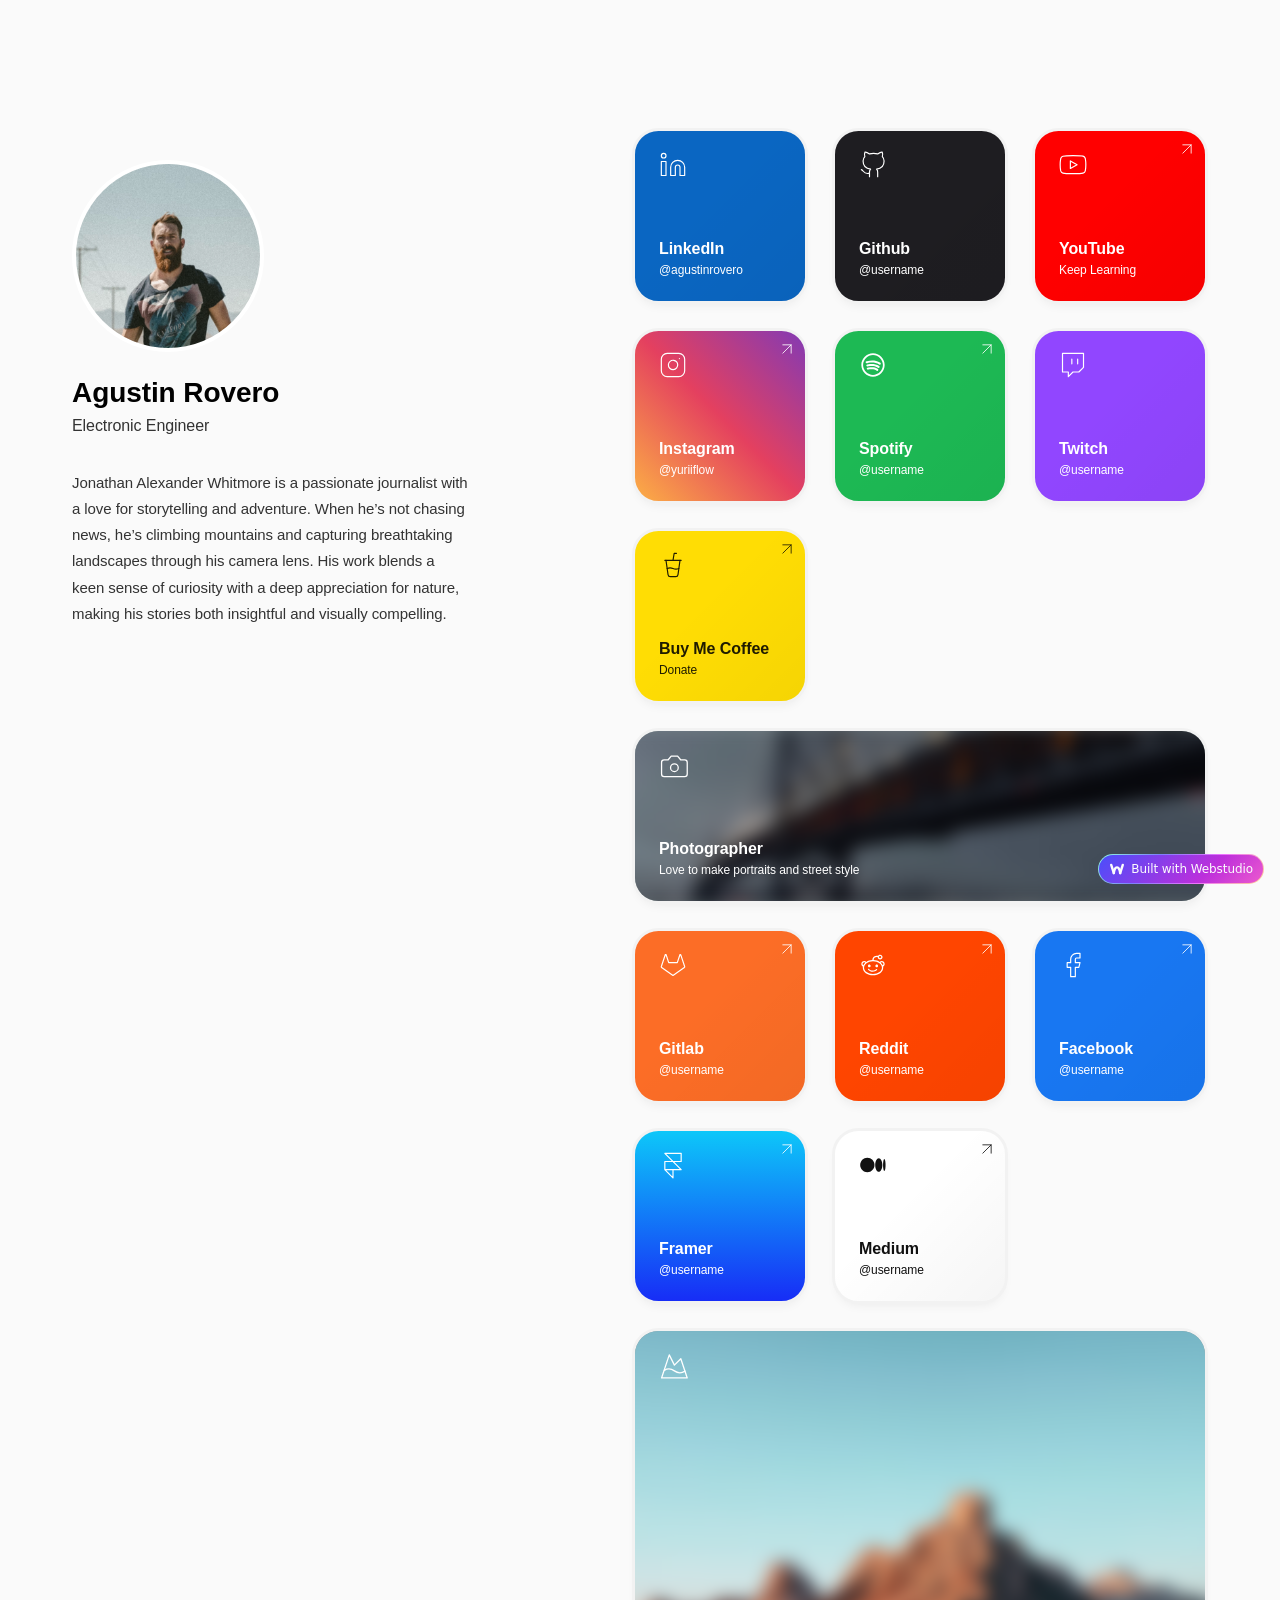
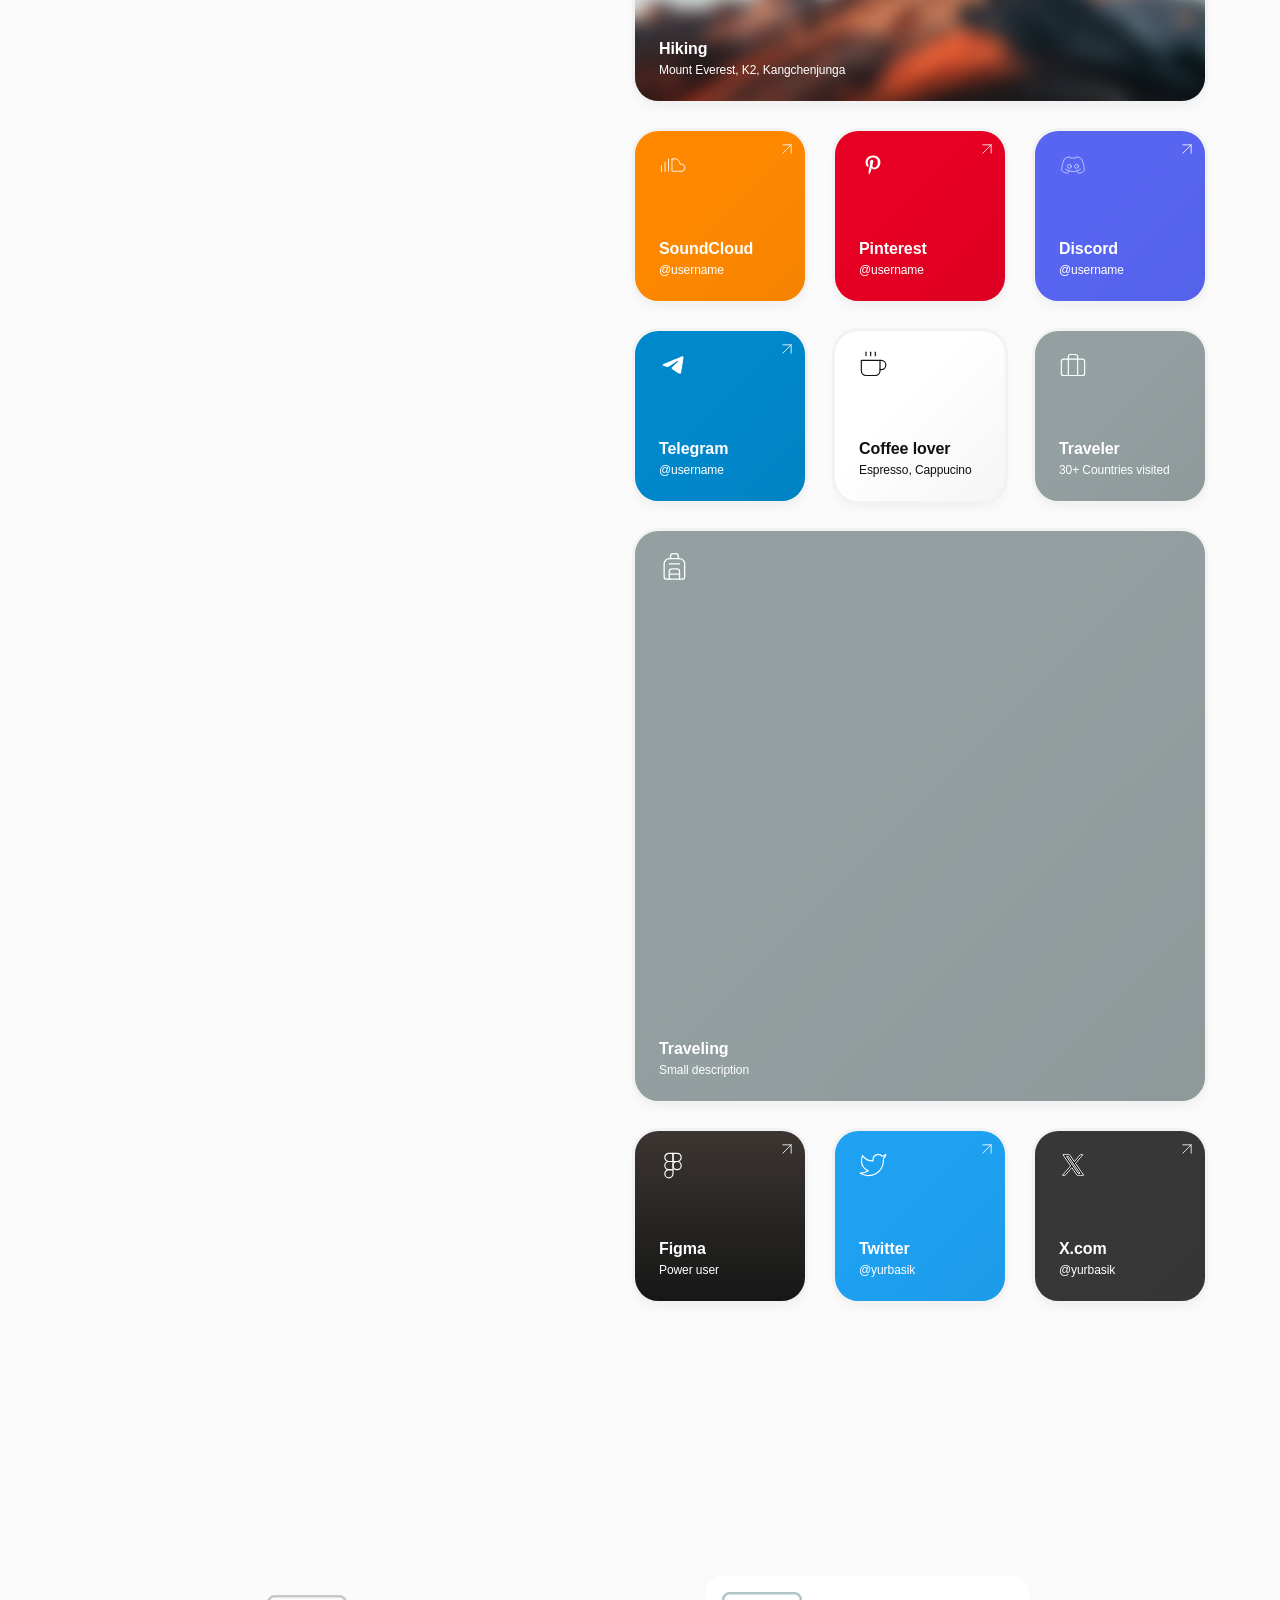
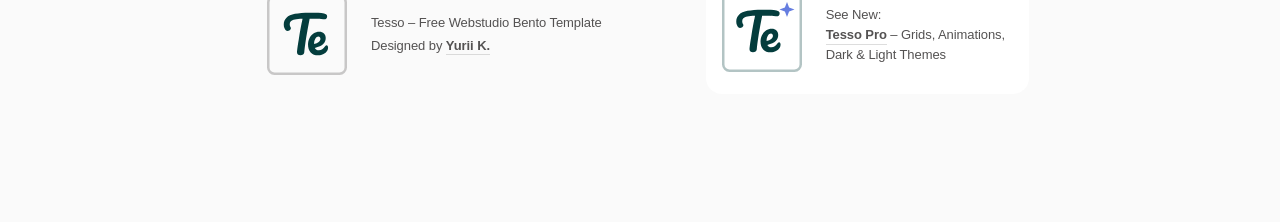
==== index.html @ 3f764265 "Again" ====
<!doctype html>
<html
  lang="en"
  data-ws-project="4becd827-0c7f-4172-b41d-54e3f5e0255c"
  data-ws-last-published="2026-06-29T22:21:15.203Z"
>
  <head>
    <link
      rel="stylesheet"
      type="text/css"
      href="assets/static/app_generated_index-6937cd5a.B893pKyW.css"
    />
    <meta charset="UTF-8" />
    <meta name="viewport" content="width=device-width,initial-scale=1" />
    <link rel="icon" href="assets/favicon_RQyg-x_KKgYoiBt8308eO.png" />
    <link
      rel="preload"
      href="assets/InterVariable_qDqxtwB6S7W69tcm-FSxu.woff2"
      as="font"
      crossorigin="anonymous"
    />
    <link
      rel="preload"
      href="assets/SCR-20250217-uqdl_xecBfcAIBfwpp8kYes4ZU.jpeg"
      as="image"
    />
    <meta property="og:url" content="https://url/" />
    <meta property="og:title" content="Tesso – WebStudio Template" />
    <meta property="og:type" content="website" />
    <meta property="og:site_name" content="prueba" />
    <meta
      name="description"
      content="Minimalist WebStudio template in Bento style with flex blocks (1x1, 3x1, 3x2, 3x3). Choose between static or animated versions to create a unique portfolio"
    />
    <meta
      property="og:description"
      content="Minimalist WebStudio template in Bento style with flex blocks (1x1, 3x1, 3x2, 3x3). Choose between static or animated versions to create a unique portfolio"
    />
    <meta
      property="og:image"
      content="assets/tesso-flex_zI2KvcGitetdIw9fTnF1M.jpg"
    />
    <meta property="twitter:card" content="summary_large_image" />
    <title>Tesso – WebStudio Template</title>
    <script type="application/ld+json">
      {
        "@context": "https://schema.org",
        "@type": "WebSite",
        "name": "prueba"
      }
    </script>
  </head>
  <body class="w-body c1el5lyh">
    <div
      class="w-box cte3dqu c1vyjej4 cas45oq c1no5gp4 c10e2vss crx4hza c1pt1618 c8ocn8b c1907gka cjttqh0 cogqn7g ctedvvo cqx2say c1jz80a3 c1og2cs8 c11bi6xn cz7xkya cev8cdn c19tyro4 c1y1l7em"
    >
      <div
        class="w-box csdtuf1 c1ykb922 c1vyjej4 c1kt1fsu cas45oq c1osh9b5 c1dzua9o cjttqh0 c1fu3rjz c17d6kk2 c1sfuasr cqx2say c1jz80a3 c1fnx1sz c1y64edw c155mt7o c1tjls5k c1mkvfhk c7eyijz"
      >
        <div
          class="w-box c1inuj3g cqx2say c1jz80a3 c1yhf8l4 c1nckt3g c1vyjej4 c1kt1fsu cg1kwfu c1ef4es7 cbhlnmk cwlrc9s"
        >
          <img
            alt=""
            width="1120"
            height="1052"
            src="assets/SCR-20250218-rlyo_7rVgG2UvbbEvboty8MVKW.jpeg"
            class="w-image c6ozc0d c1p4e5h c1ybr272 c14siavy c1i5cfmp cougj9x co49xxb c1ucderk c1kpdtu6 cigutbq c40jw5q"
            sizes="100vw"
            srcset="
              assets/SCR-20250218-rlyo_7rVgG2UvbbEvboty8MVKW.jpeg   16w,
              assets/SCR-20250218-rlyo_7rVgG2UvbbEvboty8MVKW.jpeg   32w,
              assets/SCR-20250218-rlyo_7rVgG2UvbbEvboty8MVKW.jpeg   48w,
              assets/SCR-20250218-rlyo_7rVgG2UvbbEvboty8MVKW.jpeg   64w,
              assets/SCR-20250218-rlyo_7rVgG2UvbbEvboty8MVKW.jpeg   96w,
              assets/SCR-20250218-rlyo_7rVgG2UvbbEvboty8MVKW.jpeg  128w,
              assets/SCR-20250218-rlyo_7rVgG2UvbbEvboty8MVKW.jpeg  256w,
              assets/SCR-20250218-rlyo_7rVgG2UvbbEvboty8MVKW.jpeg  384w,
              assets/SCR-20250218-rlyo_7rVgG2UvbbEvboty8MVKW.jpeg  640w,
              assets/SCR-20250218-rlyo_7rVgG2UvbbEvboty8MVKW.jpeg  750w,
              assets/SCR-20250218-rlyo_7rVgG2UvbbEvboty8MVKW.jpeg  828w,
              assets/SCR-20250218-rlyo_7rVgG2UvbbEvboty8MVKW.jpeg 1080w,
              assets/SCR-20250218-rlyo_7rVgG2UvbbEvboty8MVKW.jpeg 1200w,
              assets/SCR-20250218-rlyo_7rVgG2UvbbEvboty8MVKW.jpeg 1920w,
              assets/SCR-20250218-rlyo_7rVgG2UvbbEvboty8MVKW.jpeg 2048w,
              assets/SCR-20250218-rlyo_7rVgG2UvbbEvboty8MVKW.jpeg 3840w
            "
            decoding="async"
            loading="lazy"
          />
          <div class="w-box cmxvgrt">
            <h1
              class="w-heading c13v1604 c1o2mq5x cnymj4y c1wtekbi c17w28al ceayha6 c1vubki9 c1reabg1"
            >
              Agustin Rovero
            </h1>
            <h2
              class="w-heading c13v1604 c51piig chgra7d c1tio4l6 cd23fro c14ckt81 c13nugg0 c17w28al c1wp1spm"
            >
              Electronic Engineer
            </h2>
          </div>
        </div>
        <p
          class="w-paragraph cbq63cf cgmb64m c13v1604 c51piig c1tio4l6 c144lot0 c17w28al c1j0p7si c1wp1spm c19wi915"
        >
          Jonathan Alexander Whitmore is a passionate journalist with a love for
          storytelling and adventure. When he’s not chasing news, he’s climbing
          mountains and capturing breathtaking landscapes through his camera
          lens. His work blends a keen sense of curiosity with a deep
          appreciation for nature, making his stories both insightful and
          visually compelling.
        </p>
      </div>
      <div
        class="w-box c1vyjej4 cwcmw8y c10e2vss cbi9v8h c1fhmq56 cef4656 c1ocq3aj cmxvgrt cw3b7bc c117vrdh cjqe4wz c19pljyg c33v7jp c17q5uv9 c1qnw43s c1gw9iwf c1btptgv copucx8"
      >
        <a
          href="https://www.linkedin.com/in/agustinrovero/"
          class="w-link c6tc5qb c6pc7uk cp85ck4 cqlumer cjhm3os c18dlzvr cjtu37 c2hrksz c5cdjkw c1aduyzm c1luxi8s c1l1t23j c16y49k0 caul4w1 ckc7pa0 cfdbx8x cy7vwz1 c1vyjej4 c1kt1fsu c4os49q cew8xjl cgmb64m c1yd9u9v c1r52mmy c1cufg7t ctagith c1mjylrw c14bi68y cyl3u0r c1w35yw5 c96i3cj cerxdze c1jebl5l c1voknrm cskh9ze c14v6fbe c17w54mb cri43g1 c1xn6d2h c1xw635p cewh6rc crjyusk c1g5wqhv cyoviax c1bezyo cib4kst c1hoebjq cjati97 cf18qxd c1qj9kzl c90xryg c8epkjn ctt4p81 cfhqa8w cerj6ka c1ctjebo c1jjnzdt c1a6igw c8nwmir cxufkiy c1molcpo ce1zgdp c15eh4y7 c1qxnpk2 clvdvor c181e04s c1oj5snp"
          ><div class="w-box c1vyjej4 c1kt1fsu cw2l5q8 c1yd9u9v ce0pkw">
            <h3 class="w-heading c13v1604 c51piig cnymj4y c13nugg0 c1rjfme7">
              LinkedIn
            </h3>
            <p class="w-paragraph c13v1604 c51piig c1cd0p5c cfwfiou">
              @agustinrovero
            </p>
          </div></a
        ><a
          aria-current="page"
          class="w-link c6tc5qb c6pc7uk cp85ck4 cqlumer cjhm3os c18dlzvr cjtu37 c2hrksz c5cdjkw c1aduyzm c1luxi8s c1l1t23j c16y49k0 caul4w1 ckc7pa0 cfdbx8x cy7vwz1 c1vyjej4 c1kt1fsu c4os49q cdnl7qj cgmb64m c1yd9u9v c1r52mmy c1cufg7t ctagith c1mjylrw c14bi68y cyl3u0r c1w35yw5 c96i3cj cerxdze c1jebl5l c1voknrm cskh9ze c14v6fbe c17w54mb cri43g1 c1xn6d2h c1xw635p cewh6rc crjyusk c1g5wqhv cyoviax c1bezyo cib4kst c1hoebjq cjati97 cf18qxd c1qj9kzl c90xryg c8epkjn ctt4p81 cfhqa8w cerj6ka c1ctjebo c1jjnzdt c1a6igw c8nwmir cxufkiy c1molcpo ce1zgdp c15eh4y7 c1qxnpk2 clvdvor c181e04s c1oj5snp active"
          href="/"
          ><div class="w-box c1vyjej4 c1kt1fsu cw2l5q8 c1yd9u9v ce0pkw">
            <h3 class="w-heading c13v1604 c51piig cnymj4y c13nugg0 c1rjfme7">
              Github
            </h3>
            <p class="w-paragraph c13v1604 c51piig c1cd0p5c cfwfiou">
              @username
            </p>
          </div></a
        ><a
          href="https://www.youtube.com/channel/UCaEU1Dtiz5vnnRRlMsW1OwA/"
          class="w-link c6tc5qb c6pc7uk cp85ck4 cqlumer cjhm3os c18dlzvr cjtu37 c2hrksz c5cdjkw c1aduyzm c1luxi8s c1l1t23j c16y49k0 caul4w1 ckc7pa0 cfdbx8x cy7vwz1 c1vyjej4 c1kt1fsu c4os49q chbewbk cgmb64m c1yd9u9v c1r52mmy c1cufg7t ctagith c1mjylrw c14bi68y cyl3u0r c1w35yw5 c96i3cj cerxdze c1jebl5l c1voknrm cskh9ze c14v6fbe c17w54mb cri43g1 c1xn6d2h c1xw635p cewh6rc crjyusk c1g5wqhv cyoviax c1bezyo cib4kst c1hoebjq cjati97 cf18qxd c1qj9kzl c90xryg c8epkjn ctt4p81 cfhqa8w cerj6ka c1ctjebo c1jjnzdt c1a6igw c8nwmir cxufkiy c1molcpo ce1zgdp c15eh4y7 c1qxnpk2 clvdvor c181e04s c1oj5snp"
          ><div class="w-box c1vyjej4 c1kt1fsu cw2l5q8 c1yd9u9v ce0pkw">
            <h3 class="w-heading c13v1604 c51piig cnymj4y c13nugg0 c1rjfme7">
              YouTube
            </h3>
            <p class="w-paragraph c13v1604 c51piig c1cd0p5c cfwfiou">
              Keep Learning
            </p>
          </div></a
        ><a
          href="https://www.instagram.com/yurii.flow/"
          class="w-link c6tc5qb c6pc7uk cp85ck4 cqlumer cjhm3os c18dlzvr cjtu37 c2hrksz c5cdjkw c1aduyzm c1luxi8s c1l1t23j c16y49k0 caul4w1 ckc7pa0 cfdbx8x cy7vwz1 c1vyjej4 c1kt1fsu c4os49q ce8ews8 cgmb64m c1yd9u9v c1r52mmy c1cufg7t ctagith c1mjylrw c14bi68y cyl3u0r c1w35yw5 c96i3cj cerxdze c1jebl5l c1voknrm c6i5acx c14v6fbe c17w54mb cri43g1 c1xn6d2h c1xw635p cewh6rc crjyusk c1g5wqhv cyoviax c1bezyo cib4kst c1hoebjq cjati97 cf18qxd c1qj9kzl c90xryg c8epkjn ctt4p81 cfhqa8w cerj6ka c1ctjebo c1jjnzdt c1a6igw c8nwmir cxufkiy c1molcpo ce1zgdp c15eh4y7 c1qxnpk2 clvdvor c181e04s c1oj5snp"
          ><div class="w-box c1vyjej4 c1kt1fsu cw2l5q8 c1yd9u9v ce0pkw">
            <h3 class="w-heading c13v1604 c51piig cnymj4y c13nugg0 c1rjfme7">
              Instagram
            </h3>
            <p class="w-paragraph c13v1604 c51piig c1cd0p5c cfwfiou">
              @yuriiflow
            </p>
          </div></a
        ><a
          href="https://open.spotify.com/user/khimanin"
          class="w-link c6tc5qb c6pc7uk cp85ck4 cqlumer cjhm3os c18dlzvr cjtu37 c2hrksz c5cdjkw c1aduyzm c1luxi8s c1l1t23j c16y49k0 caul4w1 ckc7pa0 cfdbx8x cy7vwz1 c1vyjej4 c1kt1fsu c4os49q c4szxik cgmb64m c1yd9u9v c1r52mmy c1cufg7t ctagith c1mjylrw c14bi68y cyl3u0r c1w35yw5 c96i3cj cerxdze c1jebl5l c1voknrm cskh9ze c14v6fbe c17w54mb cri43g1 c1xn6d2h c1xw635p cewh6rc crjyusk c1g5wqhv cyoviax c1bezyo cib4kst c1hoebjq cjati97 cf18qxd c1qj9kzl c90xryg c8epkjn ctt4p81 cfhqa8w cerj6ka c1ctjebo c1jjnzdt c1a6igw c8nwmir cxufkiy c1molcpo ce1zgdp c15eh4y7 c1qxnpk2 clvdvor c181e04s c1oj5snp"
          ><div class="w-box c1vyjej4 c1kt1fsu cw2l5q8 c1yd9u9v ce0pkw">
            <h3 class="w-heading c13v1604 c51piig cnymj4y c13nugg0 c1rjfme7">
              Spotify
            </h3>
            <p class="w-paragraph c13v1604 c51piig c1cd0p5c cfwfiou">
              @username
            </p>
          </div></a
        ><a
          aria-current="page"
          class="w-link c6tc5qb c6pc7uk cp85ck4 cqlumer cjhm3os c18dlzvr cjtu37 c2hrksz c5cdjkw c1aduyzm c1luxi8s c1l1t23j c16y49k0 caul4w1 ckc7pa0 cfdbx8x cy7vwz1 c1vyjej4 c1kt1fsu c4os49q c1ivjevc cgmb64m c1yd9u9v c1r52mmy c1cufg7t ctagith c1mjylrw c14bi68y cyl3u0r c1w35yw5 c96i3cj cerxdze c1jebl5l c1voknrm cskh9ze c14v6fbe c17w54mb cri43g1 c1xn6d2h c1xw635p cewh6rc crjyusk c1g5wqhv cyoviax c1bezyo cib4kst c1hoebjq cjati97 cf18qxd c1qj9kzl c90xryg c8epkjn ctt4p81 cfhqa8w cerj6ka c1ctjebo c1jjnzdt c1a6igw c8nwmir cxufkiy c1molcpo ce1zgdp c15eh4y7 c1qxnpk2 clvdvor c181e04s c1oj5snp active"
          href="/"
          ><div class="w-box c1vyjej4 c1kt1fsu cw2l5q8 c1yd9u9v ce0pkw">
            <h3 class="w-heading c13v1604 c51piig cnymj4y c13nugg0 c1rjfme7">
              Twitch
            </h3>
            <p class="w-paragraph c13v1604 c51piig c1cd0p5c cfwfiou">
              @username
            </p>
          </div></a
        ><a
          href="https://buymeacoffee.com/yurik"
          class="w-link c6tc5qb c6pc7uk cp85ck4 cqlumer cjhm3os c18dlzvr cjtu37 c2hrksz c5cdjkw c1aduyzm c1luxi8s c1l1t23j c16y49k0 caul4w1 ckc7pa0 cfdbx8x cy7vwz1 c1vyjej4 c1kt1fsu c4os49q c6mev6u cgmb64m c1yd9u9v c1r52mmy c1cufg7t ctagith c1mjylrw c14bi68y cyl3u0r c1w35yw5 c96i3cj cerxdze cf8ch6z c1voknrm cskh9ze c14v6fbe c17w54mb cri43g1 c1xn6d2h c1xw635p cewh6rc crjyusk c1g5wqhv cyoviax c1bezyo cib4kst c1hoebjq cjati97 cf18qxd c1qj9kzl c90xryg c8epkjn ctt4p81 cfhqa8w cerj6ka c1ctjebo c1jjnzdt c1a6igw c8nwmir cxufkiy c1molcpo ce1zgdp c15eh4y7 c1qxnpk2 clvdvor c181e04s c1oj5snp"
          ><div class="w-box c1vyjej4 c1kt1fsu cw2l5q8 c1yd9u9v ce0pkw">
            <h3 class="w-heading c13v1604 c51piig cnymj4y c13nugg0 c1rjfme7">
              Buy Me Coffee
            </h3>
            <p class="w-paragraph c13v1604 c51piig c1cd0p5c cfwfiou">Donate</p>
          </div></a
        >
        <div
          class="w-box c1ocq3aj c6pc7uk cp85ck4 cqlumer cjhm3os c18dlzvr cjtu37 c2hrksz c5cdjkw c1aduyzm c1luxi8s c1l1t23j c16y49k0 caul4w1 ckc7pa0 cfdbx8x cy7vwz1 c1vyjej4 c1kt1fsu c4os49q ce8ews8 cgmb64m c1yd9u9v c1r52mmy c1cufg7t ctagith c1mjylrw c14bi68y cyl3u0r c1w35yw5 c96i3cj cerxdze c1jebl5l c1voknrm cskh9ze c14v6fbe c17w54mb cri43g1 c1xn6d2h c1xw635p c1fm8odb cewh6rc crjyusk c1g5wqhv cyoviax c1bezyo cib4kst c1hoebjq cjati97 cyk2eco c1qj9kzl c90xryg c8epkjn ctt4p81 cfhqa8w cerj6ka c1ctjebo c1jjnzdt cv5r2lr c1a6igw c8nwmir cxufkiy c1molcpo c16diz39 ce1zgdp c15eh4y7 c1qxnpk2 clvdvor c181e04s c1oj5snp"
        >
          <div class="w-box c1vyjej4 c1kt1fsu cw2l5q8 c1yd9u9v ce0pkw">
            <h3 class="w-heading c13v1604 c51piig cnymj4y c13nugg0 c1rjfme7">
              Photographer
            </h3>
            <p class="w-paragraph c13v1604 c51piig c1cd0p5c cfwfiou">
              Love to make portraits and street style
            </p>
          </div>
          <img
            alt=""
            width="2700"
            height="1534"
            src="assets/SCR-20250218-road_SHVnt4uhwmE6FVjxteY1l.jpeg"
            class="w-image c1uet3di cxiw08b ci013jn c1u3mqi4 cz5hwuo cssl045 cjttqh0 c1xg4apz c1pk2eby c1an0i6m c1pelaax c1s8fgr0 c14649va ccaq60d c1a86x1q c7e90te c1ivowd6"
            sizes="100vw"
            srcset="
              assets/SCR-20250218-road_SHVnt4uhwmE6FVjxteY1l.jpeg   16w,
              assets/SCR-20250218-road_SHVnt4uhwmE6FVjxteY1l.jpeg   32w,
              assets/SCR-20250218-road_SHVnt4uhwmE6FVjxteY1l.jpeg   48w,
              assets/SCR-20250218-road_SHVnt4uhwmE6FVjxteY1l.jpeg   64w,
              assets/SCR-20250218-road_SHVnt4uhwmE6FVjxteY1l.jpeg   96w,
              assets/SCR-20250218-road_SHVnt4uhwmE6FVjxteY1l.jpeg  128w,
              assets/SCR-20250218-road_SHVnt4uhwmE6FVjxteY1l.jpeg  256w,
              assets/SCR-20250218-road_SHVnt4uhwmE6FVjxteY1l.jpeg  384w,
              assets/SCR-20250218-road_SHVnt4uhwmE6FVjxteY1l.jpeg  640w,
              assets/SCR-20250218-road_SHVnt4uhwmE6FVjxteY1l.jpeg  750w,
              assets/SCR-20250218-road_SHVnt4uhwmE6FVjxteY1l.jpeg  828w,
              assets/SCR-20250218-road_SHVnt4uhwmE6FVjxteY1l.jpeg 1080w,
              assets/SCR-20250218-road_SHVnt4uhwmE6FVjxteY1l.jpeg 1200w,
              assets/SCR-20250218-road_SHVnt4uhwmE6FVjxteY1l.jpeg 1920w,
              assets/SCR-20250218-road_SHVnt4uhwmE6FVjxteY1l.jpeg 2048w,
              assets/SCR-20250218-road_SHVnt4uhwmE6FVjxteY1l.jpeg 3840w
            "
            decoding="async"
            loading="lazy"
          />
        </div>
        <a
          aria-current="page"
          class="w-link c6tc5qb c6pc7uk cp85ck4 cqlumer cjhm3os c18dlzvr cjtu37 c2hrksz c5cdjkw c1aduyzm c1luxi8s c1l1t23j c16y49k0 caul4w1 ckc7pa0 cfdbx8x cy7vwz1 c1vyjej4 c1kt1fsu c4os49q cil73kc cgmb64m c1yd9u9v c1r52mmy c1cufg7t ctagith c1mjylrw c14bi68y cyl3u0r c1w35yw5 c96i3cj cerxdze c1jebl5l c1voknrm cskh9ze c14v6fbe c17w54mb cri43g1 c1xn6d2h c1xw635p cewh6rc crjyusk c1g5wqhv cyoviax c1bezyo cib4kst c1hoebjq cjati97 cf18qxd c1qj9kzl c90xryg c8epkjn ctt4p81 cfhqa8w cerj6ka c1ctjebo c1jjnzdt c1a6igw c8nwmir cxufkiy c1molcpo ce1zgdp c15eh4y7 c1qxnpk2 clvdvor c181e04s c1oj5snp active"
          href="/"
          ><div class="w-box c1vyjej4 c1kt1fsu cw2l5q8 c1yd9u9v ce0pkw">
            <h3 class="w-heading c13v1604 c51piig cnymj4y c13nugg0 c1rjfme7">
              Gitlab
            </h3>
            <p class="w-paragraph c13v1604 c51piig c1cd0p5c cfwfiou">
              @username
            </p>
          </div></a
        ><a
          href="https://www.reddit.com/user/awetronik/"
          class="w-link c6tc5qb c6pc7uk cp85ck4 cqlumer cjhm3os c18dlzvr cjtu37 c2hrksz c5cdjkw c1aduyzm c1luxi8s c1l1t23j c16y49k0 caul4w1 ckc7pa0 cfdbx8x cy7vwz1 c1vyjej4 c1kt1fsu c4os49q cfxc0cs cgmb64m c1yd9u9v c1r52mmy c1cufg7t ctagith c1mjylrw c14bi68y cyl3u0r c1w35yw5 c96i3cj cerxdze c1jebl5l c1voknrm cskh9ze c14v6fbe c17w54mb cri43g1 c1xn6d2h c1xw635p cewh6rc crjyusk c1g5wqhv cyoviax c1bezyo cib4kst c1hoebjq cjati97 cf18qxd c1qj9kzl c90xryg c8epkjn ctt4p81 cfhqa8w cerj6ka c1ctjebo c1jjnzdt c1a6igw c8nwmir cxufkiy c1molcpo ce1zgdp c15eh4y7 c1qxnpk2 clvdvor c181e04s c1oj5snp"
          ><div class="w-box c1vyjej4 c1kt1fsu cw2l5q8 c1yd9u9v ce0pkw">
            <h3 class="w-heading c13v1604 c51piig cnymj4y c13nugg0 c1rjfme7">
              Reddit
            </h3>
            <p class="w-paragraph c13v1604 c51piig c1cd0p5c cfwfiou">
              @username
            </p>
          </div></a
        ><a
          aria-current="page"
          class="w-link c6tc5qb c6pc7uk cp85ck4 cqlumer cjhm3os c18dlzvr cjtu37 c2hrksz c5cdjkw c1aduyzm c1luxi8s c1l1t23j c16y49k0 caul4w1 ckc7pa0 cfdbx8x cy7vwz1 c1vyjej4 c1kt1fsu c4os49q c1bsozpm cgmb64m c1yd9u9v c1r52mmy c1cufg7t ctagith c1mjylrw c14bi68y cyl3u0r c1w35yw5 c96i3cj cerxdze c1jebl5l c1voknrm cskh9ze c14v6fbe c17w54mb cri43g1 c1xn6d2h c1xw635p cewh6rc crjyusk c1g5wqhv cyoviax c1bezyo cib4kst c1hoebjq cjati97 cf18qxd c1qj9kzl c90xryg c8epkjn ctt4p81 cfhqa8w cerj6ka c1ctjebo c1jjnzdt c1a6igw c8nwmir cxufkiy c1molcpo ce1zgdp c15eh4y7 c1qxnpk2 clvdvor c181e04s c1oj5snp active"
          href="/"
          ><div class="w-box c1vyjej4 c1kt1fsu cw2l5q8 c1yd9u9v ce0pkw">
            <h3 class="w-heading c13v1604 c51piig cnymj4y c13nugg0 c1rjfme7">
              Facebook
            </h3>
            <p class="w-paragraph c13v1604 c51piig c1cd0p5c cfwfiou">
              @username
            </p>
          </div></a
        ><a
          href="https://www.framer.com?via=minimal"
          class="w-link c6tc5qb c6pc7uk cp85ck4 cqlumer cjhm3os c18dlzvr cjtu37 c2hrksz c5cdjkw c1aduyzm c1luxi8s c1l1t23j c16y49k0 caul4w1 ckc7pa0 cfdbx8x cy7vwz1 c1vyjej4 c1kt1fsu c4os49q c1bsozpm cgmb64m c1yd9u9v c1r52mmy c1cufg7t ctagith c1mjylrw c14bi68y cyl3u0r c1w35yw5 c96i3cj cerxdze c1jebl5l c1voknrm c1hjq780 c14v6fbe c17w54mb cri43g1 c1xn6d2h c1xw635p cewh6rc crjyusk c1g5wqhv cyoviax c1bezyo cib4kst c1hoebjq cjati97 cf18qxd c1qj9kzl c90xryg c8epkjn ctt4p81 cfhqa8w cerj6ka c1ctjebo c1jjnzdt c1a6igw c8nwmir cxufkiy c1molcpo ce1zgdp c15eh4y7 c1qxnpk2 clvdvor c181e04s c1oj5snp"
          ><div class="w-box c1vyjej4 c1kt1fsu cw2l5q8 c1yd9u9v ce0pkw">
            <h3 class="w-heading c13v1604 c51piig cnymj4y c13nugg0 c1rjfme7">
              Framer
            </h3>
            <p class="w-paragraph c13v1604 c51piig c1cd0p5c cfwfiou">
              @username
            </p>
          </div></a
        ><a
          aria-current="page"
          class="w-link c6tc5qb c6pc7uk cp85ck4 cqlumer cjhm3os c18dlzvr cjtu37 c2hrksz c5cdjkw c1aduyzm c1luxi8s c1l1t23j c16y49k0 caul4w1 ckc7pa0 cfdbx8x cy7vwz1 c1vyjej4 c1kt1fsu c4os49q co49xxb cgmb64m c1yd9u9v c1r52mmy c1cufg7t ctagith c1mjylrw c14bi68y cyl3u0r c1w35yw5 c96i3cj cerxdze c1xqv1tj c1voknrm cskh9ze c14v6fbe c17w54mb cri43g1 c1xn6d2h c1xw635p cewh6rc crjyusk c1g5wqhv cyoviax c1bezyo cib4kst c1hoebjq cjati97 cf18qxd c1qj9kzl c90xryg c8epkjn ctt4p81 cfhqa8w cerj6ka c1ctjebo c1jjnzdt c1a6igw c8nwmir cxufkiy c1molcpo ce1zgdp c15eh4y7 c1qxnpk2 clvdvor c181e04s c1oj5snp active"
          href="/"
          ><div class="w-box c1vyjej4 c1kt1fsu cw2l5q8 c1yd9u9v ce0pkw">
            <h3 class="w-heading c13v1604 c51piig cnymj4y c13nugg0 c1rjfme7">
              Medium
            </h3>
            <p class="w-paragraph c13v1604 c51piig c1cd0p5c cfwfiou">
              @username
            </p>
          </div></a
        >
        <div
          class="w-box c1ocq3aj c6pc7uk cp85ck4 cqlumer cjhm3os c18dlzvr cjtu37 c2hrksz c5cdjkw c1aduyzm c1luxi8s c1l1t23j c16y49k0 caul4w1 ckc7pa0 cfdbx8x cy7vwz1 c1vyjej4 c1kt1fsu c4os49q ce8ews8 cgmb64m c1yd9u9v c1r52mmy c1cufg7t ctagith c1mjylrw c14bi68y cyl3u0r c1w35yw5 c96i3cj cerxdze c1jebl5l ci6n5yc cskh9ze c14v6fbe c17w54mb cri43g1 c1xn6d2h c1xw635p c1fm8odb cewh6rc crjyusk c1g5wqhv cyoviax c1bezyo cib4kst c1hoebjq cp0zba3 cyk2eco c1qj9kzl c90xryg c8epkjn ctt4p81 cfhqa8w cerj6ka c1ctjebo c1jjnzdt cv5r2lr c1a6igw c8nwmir cxufkiy c1molcpo cixmpda c13ngu2k ce1zgdp c15eh4y7 c1qxnpk2 clvdvor c181e04s c1oj5snp"
        >
          <div class="w-box c1vyjej4 c1kt1fsu cw2l5q8 c1yd9u9v ce0pkw">
            <h3 class="w-heading c13v1604 c51piig cnymj4y c13nugg0 c1rjfme7">
              Hiking
            </h3>
            <p class="w-paragraph c13v1604 c51piig c1cd0p5c cfwfiou">
              Mount Everest, K2, Kangchenjunga
            </p>
          </div>
          <img
            alt=""
            width="2724"
            height="1210"
            src="assets/SCR-20250218-roxh_yO3CDi86pBlFyAsT7xz8k.jpeg"
            class="w-image c1uet3di cxiw08b ci013jn c1u3mqi4 cz5hwuo cssl045 cjttqh0 c1xg4apz c1pk2eby c1an0i6m c1pelaax c1s8fgr0 c14649va ccaq60d c1a86x1q c7e90te c1ivowd6"
            sizes="100vw"
            srcset="
              assets/SCR-20250218-roxh_yO3CDi86pBlFyAsT7xz8k.jpeg   16w,
              assets/SCR-20250218-roxh_yO3CDi86pBlFyAsT7xz8k.jpeg   32w,
              assets/SCR-20250218-roxh_yO3CDi86pBlFyAsT7xz8k.jpeg   48w,
              assets/SCR-20250218-roxh_yO3CDi86pBlFyAsT7xz8k.jpeg   64w,
              assets/SCR-20250218-roxh_yO3CDi86pBlFyAsT7xz8k.jpeg   96w,
              assets/SCR-20250218-roxh_yO3CDi86pBlFyAsT7xz8k.jpeg  128w,
              assets/SCR-20250218-roxh_yO3CDi86pBlFyAsT7xz8k.jpeg  256w,
              assets/SCR-20250218-roxh_yO3CDi86pBlFyAsT7xz8k.jpeg  384w,
              assets/SCR-20250218-roxh_yO3CDi86pBlFyAsT7xz8k.jpeg  640w,
              assets/SCR-20250218-roxh_yO3CDi86pBlFyAsT7xz8k.jpeg  750w,
              assets/SCR-20250218-roxh_yO3CDi86pBlFyAsT7xz8k.jpeg  828w,
              assets/SCR-20250218-roxh_yO3CDi86pBlFyAsT7xz8k.jpeg 1080w,
              assets/SCR-20250218-roxh_yO3CDi86pBlFyAsT7xz8k.jpeg 1200w,
              assets/SCR-20250218-roxh_yO3CDi86pBlFyAsT7xz8k.jpeg 1920w,
              assets/SCR-20250218-roxh_yO3CDi86pBlFyAsT7xz8k.jpeg 2048w,
              assets/SCR-20250218-roxh_yO3CDi86pBlFyAsT7xz8k.jpeg 3840w
            "
            decoding="async"
            loading="lazy"
          />
        </div>
        <a
          href="https://soundcloud.com/khimanin"
          class="w-link c6tc5qb c6pc7uk cp85ck4 cqlumer cjhm3os c18dlzvr cjtu37 c2hrksz c5cdjkw c1aduyzm c1luxi8s c1l1t23j c16y49k0 caul4w1 ckc7pa0 cfdbx8x cy7vwz1 c1vyjej4 c1kt1fsu c4os49q c1xxffk9 cgmb64m c1yd9u9v c1r52mmy c1cufg7t ctagith c1mjylrw c14bi68y cyl3u0r c1w35yw5 c96i3cj cerxdze c1jebl5l c1voknrm cskh9ze c14v6fbe c17w54mb cri43g1 c1xn6d2h c1xw635p cewh6rc crjyusk c1g5wqhv cyoviax c1bezyo cib4kst c1hoebjq cjati97 cf18qxd c1qj9kzl c90xryg c8epkjn ctt4p81 cfhqa8w cerj6ka c1ctjebo c1jjnzdt c1a6igw c8nwmir cxufkiy c1molcpo ce1zgdp c15eh4y7 c1qxnpk2 clvdvor c181e04s c1oj5snp"
          ><div class="w-box c1vyjej4 c1kt1fsu cw2l5q8 c1yd9u9v ce0pkw">
            <h3 class="w-heading c13v1604 c51piig cnymj4y c13nugg0 c1rjfme7">
              SoundCloud
            </h3>
            <p class="w-paragraph c13v1604 c51piig c1cd0p5c cfwfiou">
              @username
            </p>
          </div></a
        ><a
          aria-current="page"
          class="w-link c6tc5qb c6pc7uk cp85ck4 cqlumer cjhm3os c18dlzvr cjtu37 c2hrksz c5cdjkw c1aduyzm c1luxi8s c1l1t23j c16y49k0 caul4w1 ckc7pa0 cfdbx8x cy7vwz1 c1vyjej4 c1kt1fsu c4os49q c1sb1l7q cgmb64m c1yd9u9v c1r52mmy c1cufg7t ctagith c1mjylrw c14bi68y cyl3u0r c1w35yw5 c96i3cj cerxdze c1jebl5l c1voknrm cskh9ze c14v6fbe c17w54mb cri43g1 c1xn6d2h c1xw635p cewh6rc crjyusk c1g5wqhv cyoviax c1bezyo cib4kst c1hoebjq cjati97 cf18qxd c1qj9kzl c90xryg c8epkjn ctt4p81 cfhqa8w cerj6ka c1ctjebo c1jjnzdt c1a6igw c8nwmir cxufkiy c1molcpo ce1zgdp c15eh4y7 c1qxnpk2 clvdvor c181e04s c1oj5snp active"
          href="/"
          ><div class="w-box c1vyjej4 c1kt1fsu cw2l5q8 c1yd9u9v ce0pkw">
            <h3 class="w-heading c13v1604 c51piig cnymj4y c13nugg0 c1rjfme7">
              Pinterest
            </h3>
            <p class="w-paragraph c13v1604 c51piig c1cd0p5c cfwfiou">
              @username
            </p>
          </div></a
        ><a
          aria-current="page"
          class="w-link c6tc5qb c6pc7uk cp85ck4 cqlumer cjhm3os c18dlzvr cjtu37 c2hrksz c5cdjkw c1aduyzm c1luxi8s c1l1t23j c16y49k0 caul4w1 ckc7pa0 cfdbx8x cy7vwz1 c1vyjej4 c1kt1fsu c4os49q cv2e071 cgmb64m c1yd9u9v c1r52mmy c1cufg7t ctagith c1mjylrw c14bi68y cyl3u0r c1w35yw5 c96i3cj cerxdze c1jebl5l c1voknrm cskh9ze c14v6fbe c17w54mb cri43g1 c1xn6d2h c1xw635p cewh6rc crjyusk c1g5wqhv cyoviax c1bezyo cib4kst c1hoebjq cjati97 cf18qxd c1qj9kzl c90xryg c8epkjn ctt4p81 cfhqa8w cerj6ka c1ctjebo c1jjnzdt c1a6igw c8nwmir cxufkiy c1molcpo ce1zgdp c15eh4y7 c1qxnpk2 clvdvor c181e04s c1oj5snp active"
          href="/"
          ><div class="w-box c1vyjej4 c1kt1fsu cw2l5q8 c1yd9u9v ce0pkw">
            <h3 class="w-heading c13v1604 c51piig cnymj4y c13nugg0 c1rjfme7">
              Discord
            </h3>
            <p class="w-paragraph c13v1604 c51piig c1cd0p5c cfwfiou">
              @username
            </p>
          </div></a
        ><a
          aria-current="page"
          class="w-link c6tc5qb c6pc7uk cp85ck4 cqlumer cjhm3os c18dlzvr cjtu37 c2hrksz c5cdjkw c1aduyzm c1luxi8s c1l1t23j c16y49k0 caul4w1 ckc7pa0 cfdbx8x cy7vwz1 c1vyjej4 c1kt1fsu c4os49q ciuhczf cgmb64m c1yd9u9v c1r52mmy c1cufg7t ctagith c1mjylrw c14bi68y cyl3u0r c1w35yw5 c96i3cj cerxdze c1jebl5l c1voknrm cskh9ze c14v6fbe c17w54mb cri43g1 c1xn6d2h c1xw635p cewh6rc crjyusk c1g5wqhv cyoviax c1bezyo cib4kst c1hoebjq cjati97 cf18qxd c1qj9kzl c90xryg c8epkjn ctt4p81 cfhqa8w cerj6ka c1ctjebo c1jjnzdt c1a6igw c8nwmir cxufkiy c1molcpo ce1zgdp c15eh4y7 c1qxnpk2 clvdvor c181e04s c1oj5snp active"
          href="/"
          ><div class="w-box c1vyjej4 c1kt1fsu cw2l5q8 c1yd9u9v ce0pkw">
            <h3 class="w-heading c13v1604 c51piig cnymj4y c13nugg0 c1rjfme7">
              Telegram
            </h3>
            <p class="w-paragraph c13v1604 c51piig c1cd0p5c cfwfiou">
              @username
            </p>
          </div></a
        ><a
          class="w-link c6tc5qb c6pc7uk cp85ck4 cqlumer cjhm3os c18dlzvr cjtu37 c2hrksz c5cdjkw c1aduyzm c1luxi8s c1l1t23j c16y49k0 caul4w1 ckc7pa0 cfdbx8x cy7vwz1 c1vyjej4 c1kt1fsu c4os49q co49xxb cgmb64m c1yd9u9v c1r52mmy c1cufg7t ctagith c1mjylrw c14bi68y cyl3u0r c1w35yw5 c96i3cj cerxdze c1xqv1tj c1voknrm cskh9ze c14v6fbe c17w54mb cri43g1 c1xn6d2h c1xw635p cewh6rc crjyusk c1g5wqhv cyoviax c1bezyo cib4kst c1hoebjq cjati97 cf18qxd c1qj9kzl c90xryg c8epkjn ctt4p81 cfhqa8w cerj6ka c1ctjebo c1jjnzdt c1a6igw c8nwmir cxufkiy c1molcpo ce1zgdp c15eh4y7 c1qxnpk2 clvdvor c181e04s c1oj5snp"
          href="#"
          ><div class="w-box c1vyjej4 c1kt1fsu cw2l5q8 c1yd9u9v ce0pkw">
            <h3 class="w-heading c13v1604 c51piig cnymj4y c13nugg0 c1rjfme7">
              Coffee lover
            </h3>
            <p class="w-paragraph c13v1604 c51piig c1cd0p5c cfwfiou">
              Espresso, Cappucino
            </p>
          </div></a
        ><a
          class="w-link c6tc5qb c6pc7uk cp85ck4 cqlumer cjhm3os c18dlzvr cjtu37 c2hrksz c5cdjkw c1aduyzm c1luxi8s c1l1t23j c16y49k0 caul4w1 ckc7pa0 cfdbx8x cy7vwz1 c1vyjej4 c1kt1fsu c4os49q ce8ews8 cgmb64m c1yd9u9v c1r52mmy c1cufg7t ctagith c1mjylrw c14bi68y cyl3u0r c1w35yw5 c96i3cj cerxdze c1jebl5l c1voknrm cskh9ze c14v6fbe c17w54mb cri43g1 c1xn6d2h c1xw635p cewh6rc crjyusk c1g5wqhv cyoviax c1bezyo cib4kst c1hoebjq cjati97 cf18qxd c1qj9kzl c90xryg c8epkjn ctt4p81 cfhqa8w cerj6ka c1ctjebo c1jjnzdt c1a6igw c8nwmir cxufkiy c1molcpo ce1zgdp c15eh4y7 c1qxnpk2 clvdvor c181e04s c1oj5snp"
          href="#"
          ><div class="w-box c1vyjej4 c1kt1fsu cw2l5q8 c1yd9u9v ce0pkw">
            <h3 class="w-heading c13v1604 c51piig cnymj4y c13nugg0 c1rjfme7">
              Traveler
            </h3>
            <p class="w-paragraph c13v1604 c51piig c1cd0p5c cfwfiou">
              30+ Countries visited
            </p>
          </div></a
        >
        <div
          class="w-box c1ocq3aj c6pc7uk cp85ck4 cqlumer cjhm3os c18dlzvr cjtu37 c2hrksz c5cdjkw c1aduyzm c1luxi8s c1l1t23j c16y49k0 caul4w1 ckc7pa0 cfdbx8x cy7vwz1 c1vyjej4 c1kt1fsu c4os49q ce8ews8 cgmb64m c1yd9u9v c1r52mmy c1cufg7t ctagith c1mjylrw c14bi68y cyl3u0r c1w35yw5 c96i3cj cerxdze c1jebl5l c1m5obqw crc10je c5r3c0b c132au8h c1i20xa ctd0fmi cmyxd4d c1fm8odb cmmb2o8 crjyusk c1g5wqhv cyoviax c1bezyo cib4kst c1hoebjq c1f2zn9b cyk2eco c1qj9kzl c90xryg c8epkjn ctt4p81 cfhqa8w cerj6ka c1ctjebo c1jjnzdt cv5r2lr c1a6igw c8nwmir cxufkiy c1molcpo cixmpda c13gnmsj ce1zgdp c15eh4y7 c1qxnpk2 clvdvor c181e04s c1oj5snp"
        >
          <div class="w-box c1vyjej4 c1kt1fsu cw2l5q8 c1yd9u9v ce0pkw">
            <h3 class="w-heading c13v1604 c51piig cnymj4y c13nugg0 c1rjfme7">
              Traveling
            </h3>
            <p class="w-paragraph c13v1604 c51piig c1cd0p5c cfwfiou">
              Small description
            </p>
          </div>
        </div>
        <a
          aria-current="page"
          class="w-link c6tc5qb c6pc7uk cp85ck4 cqlumer cjhm3os c18dlzvr cjtu37 c2hrksz c5cdjkw c1aduyzm c1luxi8s c1l1t23j c16y49k0 caul4w1 ckc7pa0 cfdbx8x cy7vwz1 c1vyjej4 c1kt1fsu c4os49q c34nebj cgmb64m c1yd9u9v c1r52mmy c1cufg7t ctagith c1mjylrw c14bi68y cyl3u0r c1w35yw5 c96i3cj cerxdze c1jebl5l c1voknrm cs7vzw9 c14v6fbe c17w54mb cri43g1 c1xn6d2h c1xw635p cewh6rc crjyusk c1g5wqhv cyoviax c1bezyo cib4kst c1hoebjq cjati97 cf18qxd c1qj9kzl c90xryg c8epkjn ctt4p81 cfhqa8w cerj6ka c1ctjebo c1jjnzdt c1a6igw c8nwmir cxufkiy c1molcpo ce1zgdp c15eh4y7 c1qxnpk2 clvdvor c181e04s c1oj5snp active"
          href="/"
          ><div class="w-box c1vyjej4 c1kt1fsu cw2l5q8 c1yd9u9v ce0pkw">
            <h3 class="w-heading c13v1604 c51piig cnymj4y c13nugg0 c1rjfme7">
              Figma
            </h3>
            <p class="w-paragraph c13v1604 c51piig c1cd0p5c cfwfiou">
              Power user
            </p>
          </div></a
        ><a
          href="https://x.com/yurbasik"
          class="w-link c6tc5qb c6pc7uk cp85ck4 cqlumer cjhm3os c18dlzvr cjtu37 c2hrksz c5cdjkw c1aduyzm c1luxi8s c1l1t23j c16y49k0 caul4w1 ckc7pa0 cfdbx8x cy7vwz1 c1vyjej4 c1kt1fsu c4os49q cggtrpw cgmb64m c1yd9u9v c1r52mmy c1cufg7t ctagith c1mjylrw c14bi68y cyl3u0r c1w35yw5 c96i3cj cerxdze c1jebl5l c1voknrm cskh9ze c14v6fbe c17w54mb cri43g1 c1xn6d2h c1xw635p cewh6rc crjyusk c1g5wqhv cyoviax c1bezyo cib4kst c1hoebjq cjati97 cf18qxd c1qj9kzl c90xryg c8epkjn ctt4p81 cfhqa8w cerj6ka c1ctjebo c1jjnzdt c1a6igw c8nwmir cxufkiy c1molcpo ce1zgdp c15eh4y7 c1qxnpk2 clvdvor c181e04s c1oj5snp"
          ><div class="w-box c1vyjej4 c1kt1fsu cw2l5q8 c1yd9u9v ce0pkw">
            <h3 class="w-heading c13v1604 c51piig cnymj4y c13nugg0 c1rjfme7">
              Twitter
            </h3>
            <p class="w-paragraph c13v1604 c51piig c1cd0p5c cfwfiou">
              @yurbasik
            </p>
          </div></a
        ><a
          href="https://x.com/yurbasik"
          class="w-link c6tc5qb c6pc7uk cp85ck4 cqlumer cjhm3os c18dlzvr cjtu37 c2hrksz c5cdjkw c1aduyzm c1luxi8s c1l1t23j c16y49k0 caul4w1 ckc7pa0 cfdbx8x cy7vwz1 c1vyjej4 c1kt1fsu c4os49q c1d55kxv cgmb64m c1yd9u9v c1r52mmy c1cufg7t ctagith c1mjylrw c14bi68y cyl3u0r c1w35yw5 c96i3cj cerxdze c1jebl5l c1voknrm cskh9ze c14v6fbe c17w54mb cri43g1 c1xn6d2h c1xw635p cewh6rc crjyusk c1g5wqhv cyoviax c1bezyo cib4kst c1hoebjq cjati97 cf18qxd c1qj9kzl c90xryg c8epkjn ctt4p81 cfhqa8w cerj6ka c1ctjebo c1jjnzdt c1a6igw c8nwmir cxufkiy c1molcpo ce1zgdp c15eh4y7 c1qxnpk2 clvdvor c181e04s c1oj5snp"
          ><div class="w-box c1vyjej4 c1kt1fsu cw2l5q8 c1yd9u9v ce0pkw">
            <h3 class="w-heading c13v1604 c51piig cnymj4y c13nugg0 c1rjfme7">
              X.com
            </h3>
            <p class="w-paragraph c13v1604 c51piig c1cd0p5c cfwfiou">
              @yurbasik
            </p>
          </div></a
        >
      </div>
    </div>
    <div style="display: contents">
      <div style="display: contents">
        <div
          class="w-box c1vyjej4 cw8skfe chb31ly cte3dqu cz0tyfi c141dna9 c1i9i9wa cu1a629 c1qyokjz cudih3y c1pt1618 cjttqh0 c8ocn8b c1907gka cnog9j4 c1lpolp9 c19tyro4 c13ld49m c1snqzc c1qj9kzl c1dbxzp8 c90xryg cbtotif"
        >
          <div
            class="w-box c1vyjej4 cw8skfe c1osh9b5 c1ef4es7 cg1kwfu cecgyoa c1dv7cbn c1tobsbd cgm08i6 cjdtfeg cgl3y85 ckc7pa0 c1ebih80"
          >
            <div class="w-html-embed co1yeqv c1abf8uc c1jlp4ao cdzwdk6">
              <svg
                width="100%"
                height="100%"
                viewBox="0 0 32 32"
                fill="none"
                xmlns="http://www.w3.org/2000/svg"
              >
                <g clip-path="url(#clip0_2625_75)">
                  <rect
                    opacity="0.3"
                    x="0.5"
                    y="0.5"
                    width="31"
                    height="31"
                    rx="2.5"
                    stroke="CurrentColor"
                  />
                  <path
                    d="M22.8202 7.40006C23.2335 7.48006 23.5402 7.62006 23.7402 7.82006C23.9535 8.02006 24.0602 8.25339 24.0602 8.52006C24.0602 8.96006 23.9335 9.28006 23.6802 9.48006C23.4402 9.68006 23.0535 9.76006 22.5202 9.72006C21.3202 9.62673 20.3802 9.56673 19.7002 9.54006C19.0335 9.50006 18.1535 9.47339 17.0602 9.46006C16.5669 11.9134 16.1135 14.3801 15.7002 16.8601C15.5535 17.7667 15.4002 18.8201 15.2402 20.0201C15.0802 21.2067 14.9735 22.1667 14.9202 22.9001C14.8935 23.2867 14.7335 23.5867 14.4402 23.8001C14.1469 24.0001 13.7935 24.1001 13.3802 24.1001C12.9402 24.1001 12.6002 23.9934 12.3602 23.7801C12.1202 23.5667 12.0002 23.2867 12.0002 22.9401C12.0002 22.6201 12.0469 22.0934 12.1402 21.3601C12.2469 20.6134 12.3669 19.8334 12.5002 19.0201C12.6469 18.2067 12.7602 17.5001 12.8402 16.9001C12.9869 15.8867 13.1535 14.8801 13.3402 13.8801C13.5269 12.8801 13.7135 11.9334 13.9002 11.0401C13.9402 10.8401 13.9869 10.6134 14.0402 10.3601C14.0935 10.0934 14.1535 9.80006 14.2202 9.48006C12.9135 9.52006 11.8869 9.62673 11.1402 9.80006C10.3935 9.97339 9.8602 10.2201 9.5402 10.5401C9.23353 10.8467 9.0802 11.2467 9.0802 11.7401C9.0802 12.1934 9.21353 12.6267 9.4802 13.0401C9.53353 13.1334 9.5602 13.2334 9.5602 13.3401C9.5602 13.5934 9.40686 13.8334 9.1002 14.0601C8.80686 14.2734 8.5002 14.3801 8.1802 14.3801C7.95353 14.3801 7.76686 14.3134 7.6202 14.1801C7.35353 13.9534 7.13353 13.6334 6.9602 13.2201C6.78686 12.7934 6.7002 12.3134 6.7002 11.7801C6.7002 10.6467 7.06686 9.74006 7.8002 9.06006C8.54686 8.36673 9.67353 7.86006 11.1802 7.54006C12.7002 7.22006 14.6469 7.06006 17.0202 7.06006C18.4869 7.06006 19.6535 7.08673 20.5202 7.14006C21.4002 7.19339 22.1669 7.28006 22.8202 7.40006Z"
                    fill="#043D3D"
                  />
                  <path
                    d="M23.8686 20.1401C24.042 20.1401 24.1753 20.2201 24.2686 20.3801C24.3753 20.5401 24.4286 20.7601 24.4286 21.0401C24.4286 21.5201 24.3153 21.9334 24.0886 22.2801C23.7153 22.8534 23.222 23.3001 22.6086 23.6201C22.0086 23.9401 21.2886 24.1001 20.4486 24.1001C19.1686 24.1001 18.1753 23.7201 17.4686 22.9601C16.762 22.1867 16.4086 21.1467 16.4086 19.8401C16.4086 18.9201 16.602 18.0667 16.9886 17.2801C17.3753 16.4801 17.9086 15.8467 18.5886 15.3801C19.282 14.9134 20.062 14.6801 20.9286 14.6801C21.702 14.6801 22.322 14.9134 22.7886 15.3801C23.2553 15.8334 23.4886 16.4534 23.4886 17.2401C23.4886 18.1601 23.1553 18.9534 22.4886 19.6201C21.8353 20.2734 20.7153 20.7934 19.1286 21.1801C19.4486 21.7934 19.9886 22.1001 20.7486 22.1001C21.2953 22.1001 21.742 21.9734 22.0886 21.7201C22.4486 21.4667 22.862 21.0401 23.3286 20.4401C23.4886 20.2401 23.6686 20.1401 23.8686 20.1401ZM20.5886 16.6401C20.0953 16.6401 19.6753 16.9267 19.3286 17.5001C18.9953 18.0734 18.8286 18.7667 18.8286 19.5801V19.6201C19.6153 19.4334 20.2353 19.1534 20.6886 18.7801C21.142 18.4067 21.3686 17.9734 21.3686 17.4801C21.3686 17.2267 21.2953 17.0267 21.1486 16.8801C21.0153 16.7201 20.8286 16.6401 20.5886 16.6401Z"
                    fill="#043D3D"
                  />
                </g>
                <defs>
                  <clipPath id="clip0_2625_75">
                    <rect width="32" height="32" fill="none" />
                  </clipPath>
                </defs>
              </svg>
            </div>
            <p class="w-paragraph c13v1604 c51piig cbq63cf">
              Tesso – Free Webstudio Bento Template<br />Designed by
              <a
                href="https://khimanin.com/"
                class="w-rich-text-link cgmb64m c1q5jn7 cnymj4y c1up45ve c1bujyvr cq6d9zn c17pgiee c10cmvsr c1x70y74 c14ch8rw c97uf75 cegovqv crlxjpx"
                >Yurii K.</a
              >
            </p>
          </div>
          <div
            class="w-box c1vyjej4 cw8skfe c1osh9b5 c1ef4es7 cg1kwfu c1ebih80 ckc7pa0 cjdtfeg cgl3y85 c1tobsbd cgm08i6 cecgyoa c1dv7cbn co49xxb"
          >
            <a
              href="https://tesso-template-pro.wstd.io/"
              target="_blank"
              class="w-link c1jlp4ao cdzwdk6"
              ><div class="w-html-embed co1yeqv c1abf8uc c6dn3oy">
                <svg
                  width="100%"
                  height="100%"
                  viewBox="0 0 32 32"
                  fill="none"
                  xmlns="http://www.w3.org/2000/svg"
                >
                  <g clip-path="url(#clip0_2707_62)">
                    <rect
                      opacity="0.3"
                      x="0.5"
                      y="0.5"
                      width="31"
                      height="31"
                      rx="2.5"
                      stroke="#043D3D"
                    />
                    <path
                      d="M21.8202 7.40006C22.2335 7.48006 22.5402 7.62006 22.7402 7.82006C22.9535 8.02006 23.0602 8.25339 23.0602 8.52006C23.0602 8.96006 22.9335 9.28006 22.6802 9.48006C22.4402 9.68006 22.0535 9.76006 21.5202 9.72006C20.3202 9.62673 19.3802 9.56673 18.7002 9.54006C18.0335 9.50006 17.1535 9.47339 16.0602 9.46006C15.5669 11.9134 15.1135 14.3801 14.7002 16.8601C14.5535 17.7667 14.4002 18.8201 14.2402 20.0201C14.0802 21.2067 13.9735 22.1667 13.9202 22.9001C13.8935 23.2867 13.7335 23.5867 13.4402 23.8001C13.1469 24.0001 12.7935 24.1001 12.3802 24.1001C11.9402 24.1001 11.6002 23.9934 11.3602 23.7801C11.1202 23.5667 11.0002 23.2867 11.0002 22.9401C11.0002 22.6201 11.0469 22.0934 11.1402 21.3601C11.2469 20.6134 11.3669 19.8334 11.5002 19.0201C11.6469 18.2067 11.7602 17.5001 11.8402 16.9001C11.9869 15.8867 12.1535 14.8801 12.3402 13.8801C12.5269 12.8801 12.7135 11.9334 12.9002 11.0401C12.9402 10.8401 12.9869 10.6134 13.0402 10.3601C13.0935 10.0934 13.1535 9.80006 13.2202 9.48006C11.9135 9.52006 10.8869 9.62673 10.1402 9.80006C9.39353 9.97339 8.8602 10.2201 8.5402 10.5401C8.23353 10.8467 8.0802 11.2467 8.0802 11.7401C8.0802 12.1934 8.21353 12.6267 8.4802 13.0401C8.53353 13.1334 8.5602 13.2334 8.5602 13.3401C8.5602 13.5934 8.40686 13.8334 8.1002 14.0601C7.80686 14.2734 7.5002 14.3801 7.1802 14.3801C6.95353 14.3801 6.76686 14.3134 6.6202 14.1801C6.35353 13.9534 6.13353 13.6334 5.9602 13.2201C5.78686 12.7934 5.7002 12.3134 5.7002 11.7801C5.7002 10.6467 6.06686 9.74006 6.8002 9.06006C7.54686 8.36673 8.67353 7.86006 10.1802 7.54006C11.7002 7.22006 13.6469 7.06006 16.0202 7.06006C17.4869 7.06006 18.6535 7.08673 19.5202 7.14006C20.4002 7.19339 21.1669 7.28006 21.8202 7.40006Z"
                      fill="#043D3D"
                    />
                    <path
                      d="M22.8686 20.1401C23.042 20.1401 23.1753 20.2201 23.2686 20.3801C23.3753 20.5401 23.4286 20.7601 23.4286 21.0401C23.4286 21.5201 23.3153 21.9334 23.0886 22.2801C22.7153 22.8534 22.222 23.3001 21.6086 23.6201C21.0086 23.9401 20.2886 24.1001 19.4486 24.1001C18.1686 24.1001 17.1753 23.7201 16.4686 22.9601C15.762 22.1867 15.4086 21.1467 15.4086 19.8401C15.4086 18.9201 15.602 18.0667 15.9886 17.2801C16.3753 16.4801 16.9086 15.8467 17.5886 15.3801C18.282 14.9134 19.062 14.6801 19.9286 14.6801C20.702 14.6801 21.322 14.9134 21.7886 15.3801C22.2553 15.8334 22.4886 16.4534 22.4886 17.2401C22.4886 18.1601 22.1553 18.9534 21.4886 19.6201C20.8353 20.2734 19.7153 20.7934 18.1286 21.1801C18.4486 21.7934 18.9886 22.1001 19.7486 22.1001C20.2953 22.1001 20.742 21.9734 21.0886 21.7201C21.4486 21.4667 21.862 21.0401 22.3286 20.4401C22.4886 20.2401 22.6686 20.1401 22.8686 20.1401ZM19.5886 16.6401C19.0953 16.6401 18.6753 16.9267 18.3286 17.5001C17.9953 18.0734 17.8286 18.7667 17.8286 19.5801V19.6201C18.6153 19.4334 19.2353 19.1534 19.6886 18.7801C20.142 18.4067 20.3686 17.9734 20.3686 17.4801C20.3686 17.2267 20.2953 17.0267 20.1486 16.8801C20.0153 16.7201 19.8286 16.6401 19.5886 16.6401Z"
                      fill="#043D3D"
                    />
                    <path
                      d="M26 4L26.8485 6.15147L29 7L26.8485 7.84853L26 10L25.1515 7.84853L23 7L25.1515 6.15147L26 4Z"
                      fill="currentColor"
                    />
                  </g>
                  <defs>
                    <clipPath id="clip0_2707_62">
                      <rect width="32" height="32" fill="white" />
                    </clipPath>
                  </defs>
                </svg></div
            ></a>
            <p class="w-paragraph c13v1604 c51piig">
              See New:<br /><a
                href="https://tesso-template-pro.wstd.io/"
                target="_blank"
                class="w-rich-text-link cgmb64m c1q5jn7 cnymj4y c1up45ve c1bujyvr cq6d9zn c17pgiee c10cmvsr c1x70y74 c14ch8rw c97uf75 cegovqv crlxjpx"
                >Tesso Pro</a
              >
              – Grids, Animations,<br />Dark &amp; Light Themes
            </p>
          </div>
        </div>
      </div>
    </div>
    <div style="display: contents">
      <div style="display: contents">
        <div class="w-html-embed">
          <!-- tracking code -->
          <script
            defer
            src="https://cloud.umami.is/script.js"
            data-website-id="948850e2-d707-446e-9199-921645f6b8ab"
          ></script>
        </div>
      </div>
    </div>
    <a
      href="https://webstudio.is/?via=badge"
      target="_blank"
      class="w-element c1abf8uc c6ipjze cssovzp cw8skfe chb31ly cn8kh2t cwppt3s c1eqb71d c1rvqg8m c1iueqhi c15zut16 cfzcpzj csj6eg0 c13ded9g c17873s9 cwt46p7 c19rw00j c18l2j7l cdqgyvc cfwwjfo c1quf4cv c1leftzc cgmb64m c10cha93 c1yaaqhj crxo9g3 c5zt1xz c8xzki1"
      ><div class="w-html-embed c863ib0 c5xklp9 c1v1v80g c1nm525m">
        <svg
          xmlns="http://www.w3.org/2000/svg"
          fill="currentColor"
          viewBox="0 0 16 16"
          width="100%"
          height="100%"
          style="display: block"
        >
          <path
            fill-rule="evenodd"
            d="m12.32 12.416 2.62-8.085a1.205 1.205 0 1 0-2.292-.746l-2.62 8.084a1.205 1.205 0 1 0 2.292.747Z"
            clip-rule="evenodd"
          />
          <path
            fill-rule="evenodd"
            d="M8 7.624c.297 0 .517.175.704.394.207.243.373.545.514.866.634 1.44.753 3.241.753 3.241a1.206 1.206 0 0 0 1.285 1.122 1.207 1.207 0 0 0 1.12-1.287s-.16-2.25-.952-4.05C10.744 6.364 9.594 5.208 8 5.208c-1.594 0-2.744 1.156-3.424 2.7-.792 1.8-.951 4.05-.951 4.05a1.207 1.207 0 0 0 1.12 1.288 1.206 1.206 0 0 0 1.284-1.122s.119-1.8.753-3.24a3.52 3.52 0 0 1 .514-.867c.187-.22.406-.394.704-.394Z"
            clip-rule="evenodd"
          />
          <path
            fill-rule="evenodd"
            d="M5.973 11.669 3.352 3.585a1.205 1.205 0 1 0-2.293.746l2.622 8.084a1.205 1.205 0 1 0 2.292-.746Z"
            clip-rule="evenodd"
          />
        </svg>
      </div>
      <div class="w-element">Built with Webstudio</div></a
    >
    <script id="vike_pageContext" type="application/json">
      {
        "_urlRewrite": null,
        "pageId": "/pages/index",
        "routeParams": {},
        "data": {
          "url": "https://url/",
          "system": {
            "params": {},
            "search": {},
            "origin": "https://url",
            "pathname": "/"
          },
          "resources": {},
          "pageMeta": {
            "title": "Tesso – WebStudio Template",
            "description": "Minimalist WebStudio template in Bento style with flex blocks (1x1, 3x1, 3x2, 3x3). Choose between static or animated versions to create a unique portfolio",
            "excludePageFromSearch": false,
            "language": "!undefined",
            "socialImageAssetName": "tesso-flex_zI2KvcGitetdIw9fTnF1M.jpg",
            "socialImageUrl": "!undefined",
            "status": "!undefined",
            "redirect": "!undefined",
            "content": "!undefined",
            "custom": []
          }
        }
      }
    </script>
    <script id="vike_globalContext" type="application/json">
      {}
    </script>
    <script
      src="assets/entries/entry-server-routing.BdQv6FuV.js"
      type="module"
      async
    ></script>
    <link
      rel="modulepreload"
      href="assets/entries/pages_index.B0n2ZpWh.js"
      as="script"
      type="text/javascript"
    /><link
      rel="modulepreload"
      href="assets/chunks/chunk-DCw3oB2x.js"
      as="script"
      type="text/javascript"
    />
  </body>
</html>
---- assets/static/app_generated_index-6937cd5a.B893pKyW.css ----
@font-face{font-family:Inter Variable;font-style:normal;font-weight:100 900;font-display:swap;src:url(assets/InterVariable_qDqxtwB6S7W69tcm-FSxu.woff2) format("woff2")}@layer presets{:root{display:grid;min-height:100%;grid-template-rows:auto;grid-template-columns:1fr;font-family:Arial,Roboto,sans-serif;font-size:16px;line-height:1.2;white-space:pre-wrap;white-space-collapse:preserve}a.w-element{box-sizing:border-box}body.w-element{box-sizing:border-box;-webkit-font-smoothing:antialiased;-moz-osx-font-smoothing:grayscale;margin:0}div.w-element{box-sizing:border-box}body.w-body{box-sizing:border-box;-webkit-font-smoothing:antialiased;-moz-osx-font-smoothing:grayscale;margin:0}div.w-box{box-sizing:border-box}img.w-image{box-sizing:border-box;max-width:100%;display:block;height:auto}h1.w-heading,h2.w-heading,h3.w-heading,p.w-paragraph{box-sizing:border-box}a.w-link{box-sizing:border-box;display:inline-block}div.w-html-embed{display:contents;white-space:normal;white-space-collapse:collapse}a.w-rich-text-link{box-sizing:border-box;display:inline-block}}@media all{:root{font-family:Inter Variable,sans-serif;letter-spacing:-.005em;background-color:#fafafa;font-size:16px}.c1el5lyh{font-family:Bahnschrift,DIN Alternate,Franklin Gothic Medium,Nimbus Sans Narrow,sans-serif-condensed,sans-serif}.cte3dqu{padding-top:8rem}.c1vyjej4{display:flex}.cas45oq{align-items:start}.c1no5gp4{justify-content:space-around}.c10e2vss{align-content:start}.crx4hza{column-gap:1rem}.c1pt1618{max-width:90rem}.c8ocn8b{margin-right:auto}.c1907gka{margin-left:auto}.cjttqh0{width:100%}.cogqn7g{padding-bottom:5rem}.csdtuf1{position:sticky}.c1ykb922{top:10rem}.c1kt1fsu{flex-direction:column}.c1osh9b5{justify-content:start}.c1dzua9o{row-gap:2rem}.c1fu3rjz{max-width:25rem}.c17d6kk2{margin-top:2rem}.cg1kwfu{row-gap:1.5rem}.c1ef4es7{column-gap:1.5rem}.c6ozc0d{width:12rem}.c1p4e5h{aspect-ratio:1/1}.c1ybr272{border-top-left-radius:50%}.c14siavy{border-top-right-radius:50%}.c1i5cfmp{border-bottom-left-radius:50%}.cougj9x{border-bottom-right-radius:50%}.co49xxb{background-color:#fff}.c1ucderk{border:.25rem solid rgb(255 255 255 / 1)}.c13v1604{margin-top:0}.c1o2mq5x{margin-bottom:.2em}.cnymj4y{font-weight:600}.c1wtekbi{font-size:1.75rem}.c17w28al{text-wrap:balance}.c51piig{margin-bottom:0}.chgra7d{text-transform:none}.c1tio4l6{color:#333}.cd23fro{font-weight:400}.c14ckt81{line-height:1.4}.c13nugg0{font-size:1rem}.cbq63cf{line-height:1.75}.cgmb64m{text-decoration-line:none}.c144lot0{font-size:.9375rem}.cwcmw8y{flex-wrap:wrap}.cbi9v8h{column-gap:1.5em}.c1fhmq56{row-gap:1.5em}.cef4656{margin-bottom:4rem}.c1ocq3aj{width:36rem}.c6tc5qb{width:11rem}.c6pc7uk{border-top-left-radius:1.65rem}.cp85ck4{border-top-right-radius:1.65rem}.cqlumer{border-bottom-left-radius:1.65rem}.cjhm3os{border-bottom-right-radius:1.65rem}.c18dlzvr{border-top-style:solid}.cjtu37{border-right-style:solid}.c2hrksz{border-left-style:solid}.c5cdjkw{border-bottom-style:solid}.c1aduyzm{border-top-color:#f2f2f2}.c1luxi8s{border-right-color:#f2f2f2}.c1l1t23j{border-bottom-color:#f2f2f2}.c16y49k0{border-left-color:#f2f2f2}.caul4w1{padding-top:1.25rem}.ckc7pa0{padding-right:1.5rem}.cfdbx8x{padding-bottom:1.5rem}.cy7vwz1{padding-left:1.5rem}.c4os49q{justify-content:space-between}.cew8xjl{background-color:#0a66c2}.c1yd9u9v{position:relative}.c1r52mmy{box-shadow:#00000012 0 6px 12px -6px}.c1cufg7t{overflow-x:clip}.ctagith{overflow-y:clip}.c1mjylrw{transition-property:scale,padding}.c14bi68y{transition-duration:.3s,.3s}.cyl3u0r{transition-timing-function:ease,ease}.c1w35yw5{transition-delay:0ms,0ms}.c96i3cj{transition-behavior:normal,normal}.cerxdze{--image-blur: 8px }.c1jebl5l{color:#fff}.c1voknrm{height:11rem}.cskh9ze{background-image:linear-gradient(135deg,#0000 40%,#0000000a)}.c14v6fbe{background-size:auto auto}.c17w54mb{background-repeat:repeat}.cri43g1{background-attachment:scroll}.c1xn6d2h{background-origin:padding-box}.c1xw635p{-webkit-background-clip:border-box;background-clip:border-box}.cewh6rc{background-position:0% 0%}.crjyusk:hover{scale:none}.c1g5wqhv:hover{padding-top:1rem}.cyoviax:hover{padding-left:1.25rem}.c1bezyo:hover{padding-bottom:1.25rem}.cib4kst:hover{padding-right:1.25rem}.c1hoebjq:hover{--image-blur: 0px }.c1ng11dz{width:1.75em}.c1abf8uc{display:inline-flex}.ce0pkw{z-index:1}.c1jilev0{width:1.25rem}.c1uet3di{position:absolute}.clgk4mt{top:.5rem}.cce855f{right:.5rem}.cw2l5q8{row-gap:.25em}.c1cd0p5c{font-size:.75rem}.c1ivjevc{background-color:#9146ff}.ce8ews8{background-color:#939fa0}.c1fm8odb{font-size:1.1em}.cxiw08b{top:0}.ci013jn{left:0}.c1u3mqi4{right:0}.cz5hwuo{bottom:0}.cssl045{object-fit:cover}.c1xg4apz{height:100%}.c1pk2eby{filter:blur(var(--image-blur))}.c1an0i6m{transition-property:filter}.c1pelaax{transition-duration:.35s}.c1s8fgr0{transition-timing-function:ease-in-out}.c14649va{transition-delay:0ms}.ccaq60d{transition-behavior:normal}.c1a86x1q{scale:110% 110% 100%}.c7e90te:hover{filter:blur(0px)}.cil73kc{background-color:#fc6d26}.cfxc0cs{background-color:#ff4500}.ci6n5yc{height:23.5rem}.c1xxffk9{background-color:#f80}.c1sb1l7q{background-color:#e60023}.cv2e071{background-color:#5865f2}.ciuhczf{background-color:#08c}.c1xqv1tj{color:#111}.c34nebj{background-color:#222}.cs7vzw9{background-image:linear-gradient(180deg,#3c3532,#151716)}.c1m5obqw{height:36rem}.crc10je{background-image:linear-gradient(135deg,#0000 40%,#0000000a),url(assets/SCR-20250217-uqdl_xecBfcAIBfwpp8kYes4ZU.jpeg)}.c5r3c0b{background-size:auto auto,cover}.c132au8h{background-repeat:repeat,repeat}.c1i20xa{background-attachment:scroll,scroll}.ctd0fmi{background-origin:padding-box,padding-box}.cmyxd4d{-webkit-background-clip:border-box,border-box;background-clip:border-box,border-box}.cmmb2o8{background-position:0% 0%,50% 50%}.cggtrpw{background-color:#1ea1f1}.cdnl7qj{background-color:#1e1d21}.chbewbk{background-color:red}.c6i5acx{background-image:linear-gradient(45deg,#fcaf45,#e4405f,#833ab4)}.c4szxik{background-color:#1db954}.c1bsozpm{background-color:#1877f2}.c1hjq780{background-image:linear-gradient(180deg,#0dc7f9,#172df6)}.c1d55kxv{background-color:#383737}.c6mev6u{background-color:#ffdd04}.cf8ch6z{color:#1f1b00}.cw8skfe{align-items:center}.chb31ly{justify-content:center}.cz0tyfi{padding-bottom:8rem}.c141dna9{row-gap:1.25rem}.c1i9i9wa{column-gap:5rem}.cu1a629{color:#545252}.c1qyokjz{font-size:.8125rem}.cudih3y{line-height:1.5}.cecgyoa{border-bottom-left-radius:1rem}.c1dv7cbn{border-bottom-right-radius:1rem}.c1tobsbd{border-top-left-radius:1rem}.cgm08i6{border-top-right-radius:1rem}.cjdtfeg{padding-bottom:1rem}.cgl3y85{padding-left:1rem}.c1ebih80{padding-top:1rem}.co1yeqv{width:5rem}.c1q5jn7{color:inherit}.c1up45ve{line-height:1.35}.c1bujyvr{border-top:0px solid rgb(133 133 133 / .28)}.cq6d9zn{border-right:0px solid rgb(133 133 133 / .28)}.c17pgiee{border-bottom:1px solid rgb(133 133 133 / .28)}.c10cmvsr{border-left:0px solid rgb(133 133 133 / .28)}.c1x70y74[aria-current=page]{color:#3763d3}.c14ch8rw[aria-current=page]{border-top-color:#85858500}.c97uf75[aria-current=page]{border-right-color:#85858500}.cegovqv[aria-current=page]{border-bottom-color:#85858500}.crlxjpx[aria-current=page]{border-left-color:#85858500}.c6dn3oy{color:#667ee0}.c6ipjze{row-gap:6px}.cssovzp{column-gap:6px}.cn8kh2t{position:fixed}.cwppt3s{z-index:1000}.c1eqb71d{padding-top:6px}.c1rvqg8m{padding-right:10px}.c1iueqhi{padding-bottom:6px}.c15zut16{padding-left:10px}.cfzcpzj{right:16px}.csj6eg0{bottom:16px}.c13ded9g{color:#fbfcfd}.c17873s9{font-family:system-ui,sans-serif}.cwt46p7{font-size:12px}.c19rw00j{font-weight:500}.c18l2j7l{line-height:1}.cdqgyvc{border-top-left-radius:100px}.cfwwjfo{border-top-right-radius:100px}.c1quf4cv{border-bottom-right-radius:100px}.c1leftzc{border-bottom-left-radius:100px}.c10cha93{-webkit-background-clip:padding-box,border-box;background-clip:padding-box,border-box}.c1yaaqhj{background-origin:padding-box,border-box}.crxo9g3{background-image:linear-gradient(135deg,#4a4efa,#bd2fdb 66%,#ec59ce),linear-gradient(135deg,#92fddc,#7d7ffb 31.94%,#ed72fe 64.24%,#fdd791)}.c5zt1xz{border:1px solid transparent}.c8xzki1{white-space:nowrap}.c863ib0{display:block}.c5xklp9{width:16px}.c1v1v80g{height:16px}.c1nm525m{flex-shrink:0}}@media all and (max-width: 991px){.ctedvvo{flex-direction:column}.cqx2say{align-items:center}.c1jz80a3{justify-content:start}.c1og2cs8{flex-wrap:nowrap}.c11bi6xn{row-gap:4rem}.cz7xkya{padding-top:4rem}.c1sfuasr{position:static}.c1fnx1sz{max-width:36rem}.c1y64edw{margin-top:0rem}.c1inuj3g{display:flex}.c1yhf8l4{flex-direction:row}.c1nckt3g{width:85%}.c1kpdtu6{width:8rem}.cigutbq{margin-bottom:auto}.cmxvgrt{margin-bottom:0rem}.ceayha6{font-size:1.5rem}.c19wi915{width:80%}.cbtotif{column-gap:3rem}}@media all and (max-width: 767px){.cev8cdn{padding-top:2rem}.c19tyro4{row-gap:3rem}.c155mt7o{row-gap:1.5rem}.c1tjls5k{align-items:center}.c1mkvfhk{justify-content:start}.c7eyijz{max-width:none}.cwlrc9s{width:90%}.c40jw5q{width:5rem}.c1vubki9{font-size:1.25rem}.c1wp1spm{font-size:.875rem}.cw3b7bc{width:100%}.c117vrdh{column-gap:1.75vw}.cjqe4wz{row-gap:1.75vw}.c19pljyg{padding-right:1.75vw}.c33v7jp{padding-left:1.75vw}.cjati97{height:31vw}.cf18qxd{width:31vw}.c1qj9kzl{padding-left:1rem}.c90xryg{padding-right:1rem}.c8epkjn{padding-bottom:1rem}.ctt4p81{padding-top:.85rem}.cfhqa8w{border-top-left-radius:1.25rem}.cerj6ka{border-top-right-radius:1.25rem}.c1ctjebo{border-bottom-left-radius:1.25rem}.c1jjnzdt{border-bottom-right-radius:1.25rem}.c1qxnpk2:hover{padding-left:1rem}.clvdvor:hover{padding-right:1rem}.c181e04s:hover{padding-bottom:1rem}.c1oj5snp:hover{padding-top:.85rem}.cva6b77{width:5vw}.c4qkws8{width:1rem}.c1yr9cat{top:.35rem}.c1c9sbxz{right:.35rem}.cyk2eco{width:96vw}.cv5r2lr{font-size:inherit}.c1ivowd6{--image-blur: 0px }.cp0zba3{height:63vw}.c1f2zn9b{height:96vw}.cnog9j4{padding-top:4rem}.c1lpolp9{flex-direction:column}.c13ld49m{align-items:stretch}.c1snqzc{justify-content:center}.c1dbxzp8{padding-bottom:4rem}}@media all and (max-width: 479px){.c1y1l7em{row-gap:2.5rem}.cbhlnmk{column-gap:1.25rem}.c1reabg1{font-size:1rem}.c1j0p7si{margin-left:.75rem}.c17q5uv9{width:100vw}.c1qnw43s{border-top-width:0px}.c1gw9iwf{border-right-width:0px}.c1btptgv{border-left-width:0px}.copucx8{border-bottom-width:0px}.c1a6igw{border-top-left-radius:.9375rem}.c8nwmir{border-top-right-radius:.9375rem}.cxufkiy{border-bottom-left-radius:.9375rem}.c1molcpo{border-bottom-right-radius:.9375rem}.ce1zgdp,.c15eh4y7:hover{padding:3vw}.cbe8v9q{width:6vw}.c1rjfme7{font-size:.75rem}.cfwfiou{font-size:.625rem}.c16diz39{width:96.8vw}.cixmpda{width:97vw}.c13ngu2k{height:64vw}.c13gnmsj{height:97vw}.c1jlp4ao{flex-grow:0}.cdzwdk6{flex-shrink:0}}
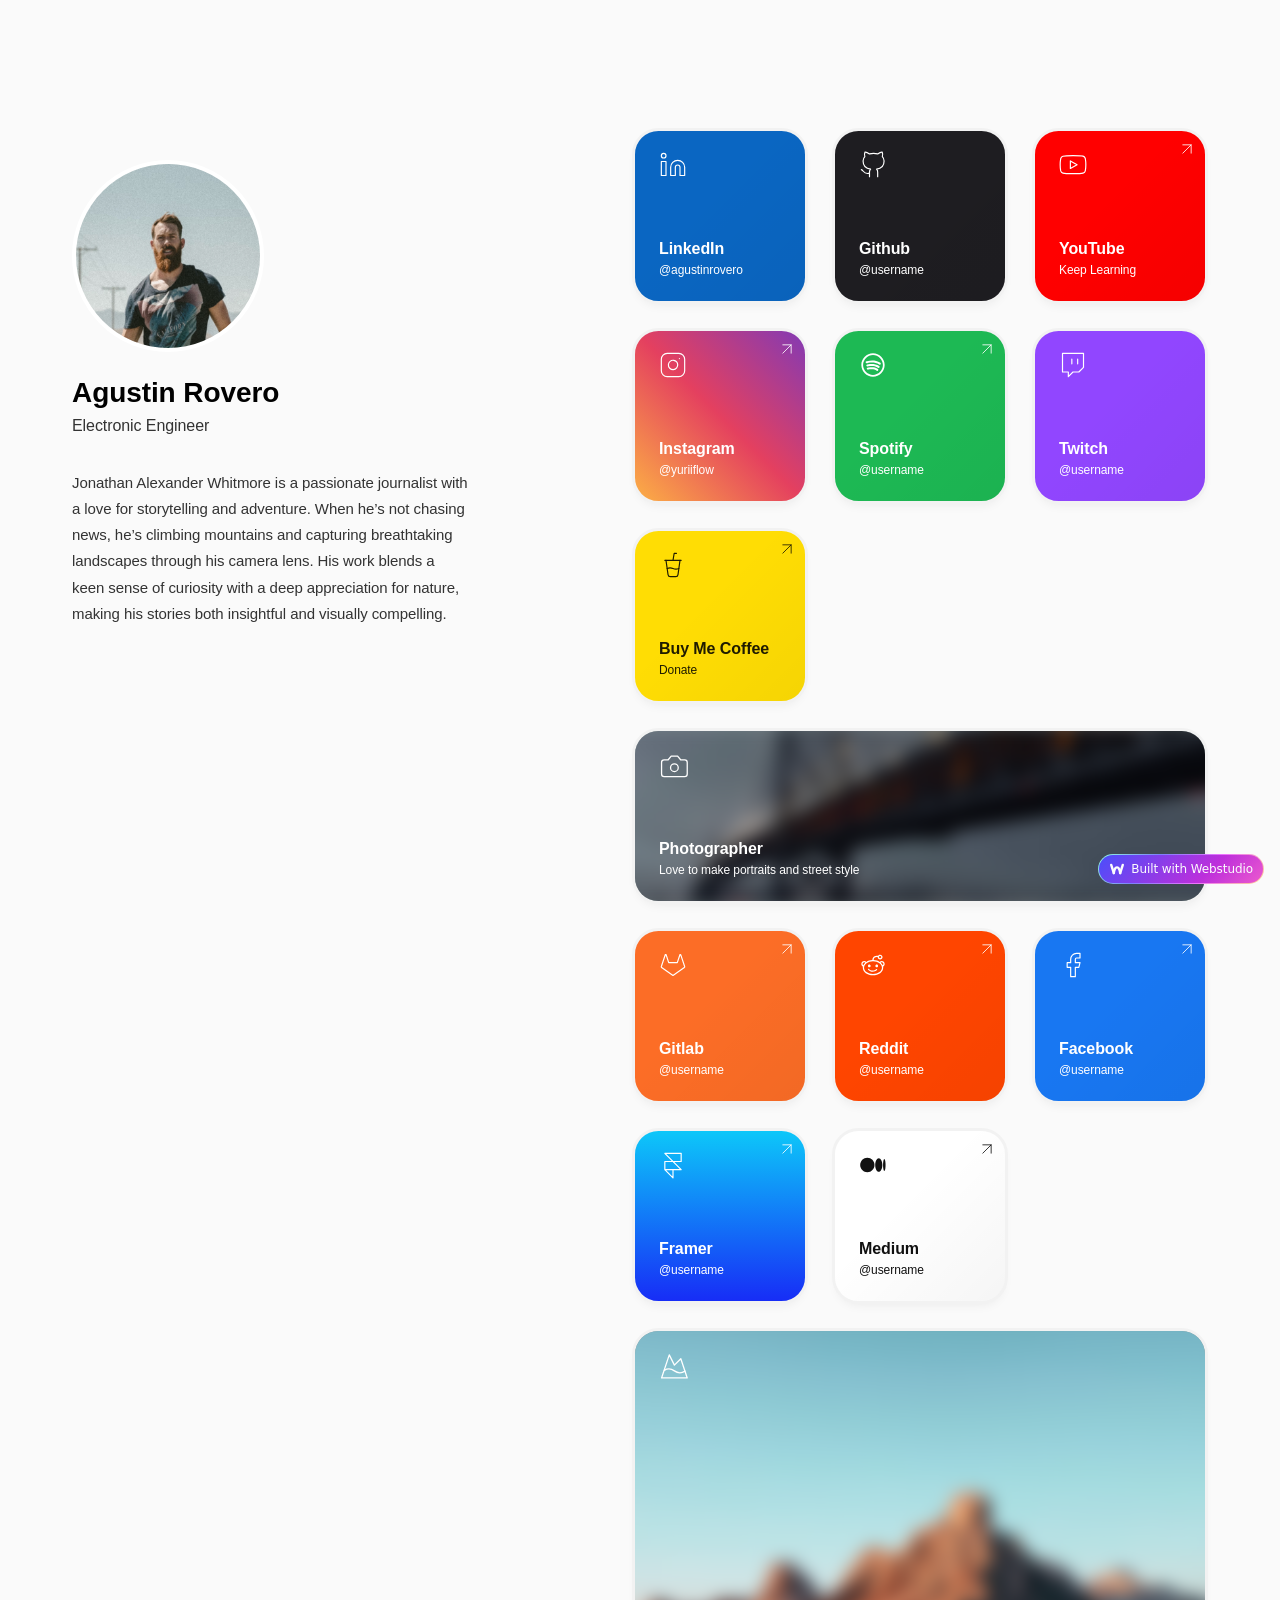
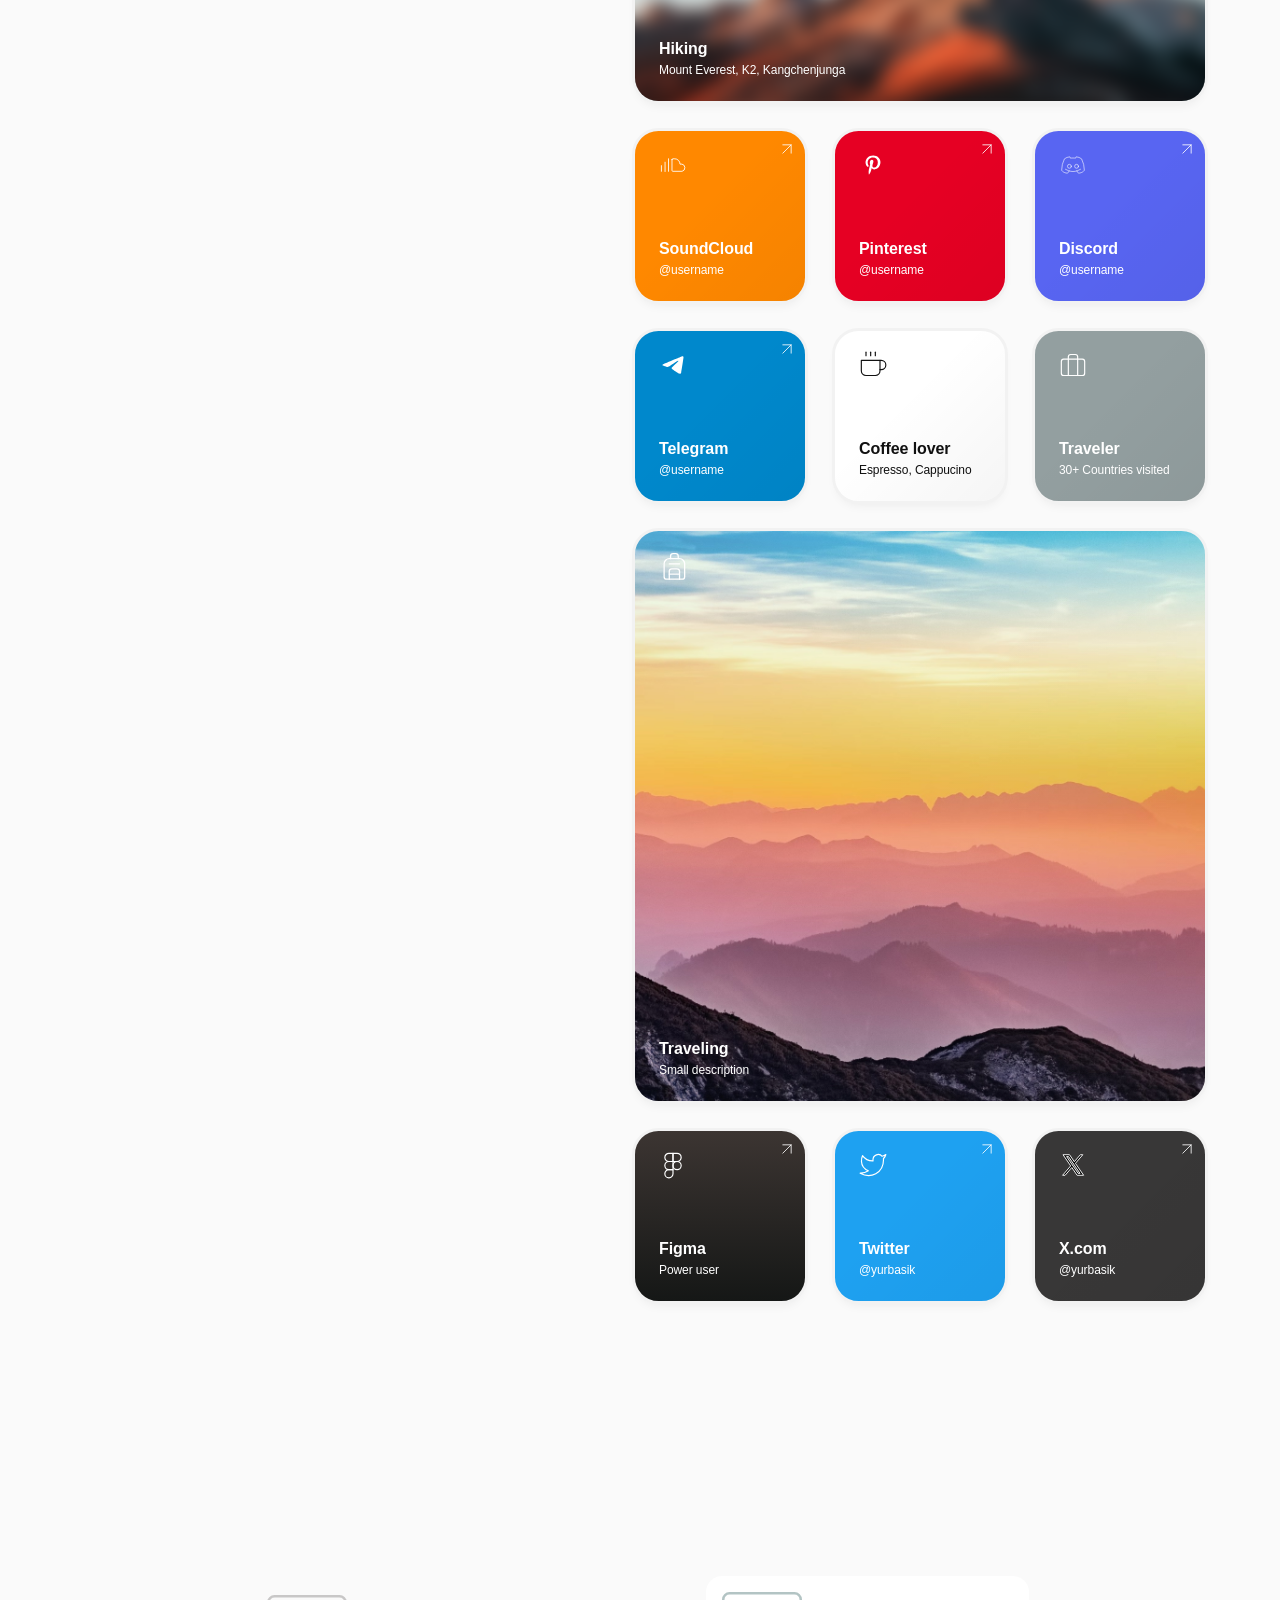
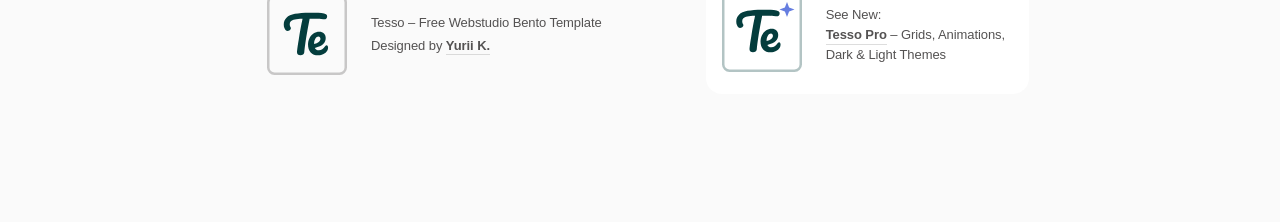
==== commit 4ef7d41c: "reset" ====
--- a/index.html
+++ b/index.html
@@ -8,20 +8,20 @@
     <link
       rel="stylesheet"
       type="text/css"
-      href="assets/static/app_generated_index-6937cd5a.B893pKyW.css"
+      href="/assets/static/app_generated_index-6937cd5a.B893pKyW.css"
     />
     <meta charset="UTF-8" />
     <meta name="viewport" content="width=device-width,initial-scale=1" />
-    <link rel="icon" href="assets/favicon_RQyg-x_KKgYoiBt8308eO.png" />
+    <link rel="icon" href="/assets/favicon_RQyg-x_KKgYoiBt8308eO.png" />
     <link
       rel="preload"
-      href="assets/InterVariable_qDqxtwB6S7W69tcm-FSxu.woff2"
+      href="/assets/InterVariable_qDqxtwB6S7W69tcm-FSxu.woff2"
       as="font"
       crossorigin="anonymous"
     />
     <link
       rel="preload"
-      href="assets/SCR-20250217-uqdl_xecBfcAIBfwpp8kYes4ZU.jpeg"
+      href="/assets/SCR-20250217-uqdl_xecBfcAIBfwpp8kYes4ZU.jpeg"
       as="image"
     />
     <meta property="og:url" content="https://url/" />
@@ -38,7 +38,7 @@
     />
     <meta
       property="og:image"
-      content="assets/tesso-flex_zI2KvcGitetdIw9fTnF1M.jpg"
+      content="/assets/tesso-flex_zI2KvcGitetdIw9fTnF1M.jpg"
     />
     <meta property="twitter:card" content="summary_large_image" />
     <title>Tesso – WebStudio Template</title>
@@ -64,26 +64,26 @@
             alt=""
             width="1120"
             height="1052"
-            src="assets/SCR-20250218-rlyo_7rVgG2UvbbEvboty8MVKW.jpeg"
+            src="/assets/SCR-20250218-rlyo_7rVgG2UvbbEvboty8MVKW.jpeg"
             class="w-image c6ozc0d c1p4e5h c1ybr272 c14siavy c1i5cfmp cougj9x co49xxb c1ucderk c1kpdtu6 cigutbq c40jw5q"
             sizes="100vw"
             srcset="
-              assets/SCR-20250218-rlyo_7rVgG2UvbbEvboty8MVKW.jpeg   16w,
-              assets/SCR-20250218-rlyo_7rVgG2UvbbEvboty8MVKW.jpeg   32w,
-              assets/SCR-20250218-rlyo_7rVgG2UvbbEvboty8MVKW.jpeg   48w,
-              assets/SCR-20250218-rlyo_7rVgG2UvbbEvboty8MVKW.jpeg   64w,
-              assets/SCR-20250218-rlyo_7rVgG2UvbbEvboty8MVKW.jpeg   96w,
-              assets/SCR-20250218-rlyo_7rVgG2UvbbEvboty8MVKW.jpeg  128w,
-              assets/SCR-20250218-rlyo_7rVgG2UvbbEvboty8MVKW.jpeg  256w,
-              assets/SCR-20250218-rlyo_7rVgG2UvbbEvboty8MVKW.jpeg  384w,
-              assets/SCR-20250218-rlyo_7rVgG2UvbbEvboty8MVKW.jpeg  640w,
-              assets/SCR-20250218-rlyo_7rVgG2UvbbEvboty8MVKW.jpeg  750w,
-              assets/SCR-20250218-rlyo_7rVgG2UvbbEvboty8MVKW.jpeg  828w,
-              assets/SCR-20250218-rlyo_7rVgG2UvbbEvboty8MVKW.jpeg 1080w,
-              assets/SCR-20250218-rlyo_7rVgG2UvbbEvboty8MVKW.jpeg 1200w,
-              assets/SCR-20250218-rlyo_7rVgG2UvbbEvboty8MVKW.jpeg 1920w,
-              assets/SCR-20250218-rlyo_7rVgG2UvbbEvboty8MVKW.jpeg 2048w,
-              assets/SCR-20250218-rlyo_7rVgG2UvbbEvboty8MVKW.jpeg 3840w
+              /assets/SCR-20250218-rlyo_7rVgG2UvbbEvboty8MVKW.jpeg   16w,
+              /assets/SCR-20250218-rlyo_7rVgG2UvbbEvboty8MVKW.jpeg   32w,
+              /assets/SCR-20250218-rlyo_7rVgG2UvbbEvboty8MVKW.jpeg   48w,
+              /assets/SCR-20250218-rlyo_7rVgG2UvbbEvboty8MVKW.jpeg   64w,
+              /assets/SCR-20250218-rlyo_7rVgG2UvbbEvboty8MVKW.jpeg   96w,
+              /assets/SCR-20250218-rlyo_7rVgG2UvbbEvboty8MVKW.jpeg  128w,
+              /assets/SCR-20250218-rlyo_7rVgG2UvbbEvboty8MVKW.jpeg  256w,
+              /assets/SCR-20250218-rlyo_7rVgG2UvbbEvboty8MVKW.jpeg  384w,
+              /assets/SCR-20250218-rlyo_7rVgG2UvbbEvboty8MVKW.jpeg  640w,
+              /assets/SCR-20250218-rlyo_7rVgG2UvbbEvboty8MVKW.jpeg  750w,
+              /assets/SCR-20250218-rlyo_7rVgG2UvbbEvboty8MVKW.jpeg  828w,
+              /assets/SCR-20250218-rlyo_7rVgG2UvbbEvboty8MVKW.jpeg 1080w,
+              /assets/SCR-20250218-rlyo_7rVgG2UvbbEvboty8MVKW.jpeg 1200w,
+              /assets/SCR-20250218-rlyo_7rVgG2UvbbEvboty8MVKW.jpeg 1920w,
+              /assets/SCR-20250218-rlyo_7rVgG2UvbbEvboty8MVKW.jpeg 2048w,
+              /assets/SCR-20250218-rlyo_7rVgG2UvbbEvboty8MVKW.jpeg 3840w
             "
             decoding="async"
             loading="lazy"
@@ -208,26 +208,26 @@
             alt=""
             width="2700"
             height="1534"
-            src="assets/SCR-20250218-road_SHVnt4uhwmE6FVjxteY1l.jpeg"
+            src="/assets/SCR-20250218-road_SHVnt4uhwmE6FVjxteY1l.jpeg"
             class="w-image c1uet3di cxiw08b ci013jn c1u3mqi4 cz5hwuo cssl045 cjttqh0 c1xg4apz c1pk2eby c1an0i6m c1pelaax c1s8fgr0 c14649va ccaq60d c1a86x1q c7e90te c1ivowd6"
             sizes="100vw"
             srcset="
-              assets/SCR-20250218-road_SHVnt4uhwmE6FVjxteY1l.jpeg   16w,
-              assets/SCR-20250218-road_SHVnt4uhwmE6FVjxteY1l.jpeg   32w,
-              assets/SCR-20250218-road_SHVnt4uhwmE6FVjxteY1l.jpeg   48w,
-              assets/SCR-20250218-road_SHVnt4uhwmE6FVjxteY1l.jpeg   64w,
-              assets/SCR-20250218-road_SHVnt4uhwmE6FVjxteY1l.jpeg   96w,
-              assets/SCR-20250218-road_SHVnt4uhwmE6FVjxteY1l.jpeg  128w,
-              assets/SCR-20250218-road_SHVnt4uhwmE6FVjxteY1l.jpeg  256w,
-              assets/SCR-20250218-road_SHVnt4uhwmE6FVjxteY1l.jpeg  384w,
-              assets/SCR-20250218-road_SHVnt4uhwmE6FVjxteY1l.jpeg  640w,
-              assets/SCR-20250218-road_SHVnt4uhwmE6FVjxteY1l.jpeg  750w,
-              assets/SCR-20250218-road_SHVnt4uhwmE6FVjxteY1l.jpeg  828w,
-              assets/SCR-20250218-road_SHVnt4uhwmE6FVjxteY1l.jpeg 1080w,
-              assets/SCR-20250218-road_SHVnt4uhwmE6FVjxteY1l.jpeg 1200w,
-              assets/SCR-20250218-road_SHVnt4uhwmE6FVjxteY1l.jpeg 1920w,
-              assets/SCR-20250218-road_SHVnt4uhwmE6FVjxteY1l.jpeg 2048w,
-              assets/SCR-20250218-road_SHVnt4uhwmE6FVjxteY1l.jpeg 3840w
+              /assets/SCR-20250218-road_SHVnt4uhwmE6FVjxteY1l.jpeg   16w,
+              /assets/SCR-20250218-road_SHVnt4uhwmE6FVjxteY1l.jpeg   32w,
+              /assets/SCR-20250218-road_SHVnt4uhwmE6FVjxteY1l.jpeg   48w,
+              /assets/SCR-20250218-road_SHVnt4uhwmE6FVjxteY1l.jpeg   64w,
+              /assets/SCR-20250218-road_SHVnt4uhwmE6FVjxteY1l.jpeg   96w,
+              /assets/SCR-20250218-road_SHVnt4uhwmE6FVjxteY1l.jpeg  128w,
+              /assets/SCR-20250218-road_SHVnt4uhwmE6FVjxteY1l.jpeg  256w,
+              /assets/SCR-20250218-road_SHVnt4uhwmE6FVjxteY1l.jpeg  384w,
+              /assets/SCR-20250218-road_SHVnt4uhwmE6FVjxteY1l.jpeg  640w,
+              /assets/SCR-20250218-road_SHVnt4uhwmE6FVjxteY1l.jpeg  750w,
+              /assets/SCR-20250218-road_SHVnt4uhwmE6FVjxteY1l.jpeg  828w,
+              /assets/SCR-20250218-road_SHVnt4uhwmE6FVjxteY1l.jpeg 1080w,
+              /assets/SCR-20250218-road_SHVnt4uhwmE6FVjxteY1l.jpeg 1200w,
+              /assets/SCR-20250218-road_SHVnt4uhwmE6FVjxteY1l.jpeg 1920w,
+              /assets/SCR-20250218-road_SHVnt4uhwmE6FVjxteY1l.jpeg 2048w,
+              /assets/SCR-20250218-road_SHVnt4uhwmE6FVjxteY1l.jpeg 3840w
             "
             decoding="async"
             loading="lazy"
@@ -307,26 +307,26 @@
             alt=""
             width="2724"
             height="1210"
-            src="assets/SCR-20250218-roxh_yO3CDi86pBlFyAsT7xz8k.jpeg"
+            src="/assets/SCR-20250218-roxh_yO3CDi86pBlFyAsT7xz8k.jpeg"
             class="w-image c1uet3di cxiw08b ci013jn c1u3mqi4 cz5hwuo cssl045 cjttqh0 c1xg4apz c1pk2eby c1an0i6m c1pelaax c1s8fgr0 c14649va ccaq60d c1a86x1q c7e90te c1ivowd6"
             sizes="100vw"
             srcset="
-              assets/SCR-20250218-roxh_yO3CDi86pBlFyAsT7xz8k.jpeg   16w,
-              assets/SCR-20250218-roxh_yO3CDi86pBlFyAsT7xz8k.jpeg   32w,
-              assets/SCR-20250218-roxh_yO3CDi86pBlFyAsT7xz8k.jpeg   48w,
-              assets/SCR-20250218-roxh_yO3CDi86pBlFyAsT7xz8k.jpeg   64w,
-              assets/SCR-20250218-roxh_yO3CDi86pBlFyAsT7xz8k.jpeg   96w,
-              assets/SCR-20250218-roxh_yO3CDi86pBlFyAsT7xz8k.jpeg  128w,
-              assets/SCR-20250218-roxh_yO3CDi86pBlFyAsT7xz8k.jpeg  256w,
-              assets/SCR-20250218-roxh_yO3CDi86pBlFyAsT7xz8k.jpeg  384w,
-              assets/SCR-20250218-roxh_yO3CDi86pBlFyAsT7xz8k.jpeg  640w,
-              assets/SCR-20250218-roxh_yO3CDi86pBlFyAsT7xz8k.jpeg  750w,
-              assets/SCR-20250218-roxh_yO3CDi86pBlFyAsT7xz8k.jpeg  828w,
-              assets/SCR-20250218-roxh_yO3CDi86pBlFyAsT7xz8k.jpeg 1080w,
-              assets/SCR-20250218-roxh_yO3CDi86pBlFyAsT7xz8k.jpeg 1200w,
-              assets/SCR-20250218-roxh_yO3CDi86pBlFyAsT7xz8k.jpeg 1920w,
-              assets/SCR-20250218-roxh_yO3CDi86pBlFyAsT7xz8k.jpeg 2048w,
-              assets/SCR-20250218-roxh_yO3CDi86pBlFyAsT7xz8k.jpeg 3840w
+              /assets/SCR-20250218-roxh_yO3CDi86pBlFyAsT7xz8k.jpeg   16w,
+              /assets/SCR-20250218-roxh_yO3CDi86pBlFyAsT7xz8k.jpeg   32w,
+              /assets/SCR-20250218-roxh_yO3CDi86pBlFyAsT7xz8k.jpeg   48w,
+              /assets/SCR-20250218-roxh_yO3CDi86pBlFyAsT7xz8k.jpeg   64w,
+              /assets/SCR-20250218-roxh_yO3CDi86pBlFyAsT7xz8k.jpeg   96w,
+              /assets/SCR-20250218-roxh_yO3CDi86pBlFyAsT7xz8k.jpeg  128w,
+              /assets/SCR-20250218-roxh_yO3CDi86pBlFyAsT7xz8k.jpeg  256w,
+              /assets/SCR-20250218-roxh_yO3CDi86pBlFyAsT7xz8k.jpeg  384w,
+              /assets/SCR-20250218-roxh_yO3CDi86pBlFyAsT7xz8k.jpeg  640w,
+              /assets/SCR-20250218-roxh_yO3CDi86pBlFyAsT7xz8k.jpeg  750w,
+              /assets/SCR-20250218-roxh_yO3CDi86pBlFyAsT7xz8k.jpeg  828w,
+              /assets/SCR-20250218-roxh_yO3CDi86pBlFyAsT7xz8k.jpeg 1080w,
+              /assets/SCR-20250218-roxh_yO3CDi86pBlFyAsT7xz8k.jpeg 1200w,
+              /assets/SCR-20250218-roxh_yO3CDi86pBlFyAsT7xz8k.jpeg 1920w,
+              /assets/SCR-20250218-roxh_yO3CDi86pBlFyAsT7xz8k.jpeg 2048w,
+              /assets/SCR-20250218-roxh_yO3CDi86pBlFyAsT7xz8k.jpeg 3840w
             "
             decoding="async"
             loading="lazy"
@@ -637,18 +637,18 @@
       {}
     </script>
     <script
-      src="assets/entries/entry-server-routing.BdQv6FuV.js"
+      src="/assets/entries/entry-server-routing.BdQv6FuV.js"
       type="module"
       async
     ></script>
     <link
       rel="modulepreload"
-      href="assets/entries/pages_index.B0n2ZpWh.js"
+      href="/assets/entries/pages_index.B0n2ZpWh.js"
       as="script"
       type="text/javascript"
     /><link
       rel="modulepreload"
-      href="assets/chunks/chunk-DCw3oB2x.js"
+      href="/assets/chunks/chunk-DCw3oB2x.js"
       as="script"
       type="text/javascript"
     />
--- a/assets/static/app_generated_index-6937cd5a.B893pKyW.css
+++ b/assets/static/app_generated_index-6937cd5a.B893pKyW.css
@@ -1 +1 @@
-@font-face{font-family:Inter Variable;font-style:normal;font-weight:100 900;font-display:swap;src:url(assets/InterVariable_qDqxtwB6S7W69tcm-FSxu.woff2) format("woff2")}@layer presets{:root{display:grid;min-height:100%;grid-template-rows:auto;grid-template-columns:1fr;font-family:Arial,Roboto,sans-serif;font-size:16px;line-height:1.2;white-space:pre-wrap;white-space-collapse:preserve}a.w-element{box-sizing:border-box}body.w-element{box-sizing:border-box;-webkit-font-smoothing:antialiased;-moz-osx-font-smoothing:grayscale;margin:0}div.w-element{box-sizing:border-box}body.w-body{box-sizing:border-box;-webkit-font-smoothing:antialiased;-moz-osx-font-smoothing:grayscale;margin:0}div.w-box{box-sizing:border-box}img.w-image{box-sizing:border-box;max-width:100%;display:block;height:auto}h1.w-heading,h2.w-heading,h3.w-heading,p.w-paragraph{box-sizing:border-box}a.w-link{box-sizing:border-box;display:inline-block}div.w-html-embed{display:contents;white-space:normal;white-space-collapse:collapse}a.w-rich-text-link{box-sizing:border-box;display:inline-block}}@media all{:root{font-family:Inter Variable,sans-serif;letter-spacing:-.005em;background-color:#fafafa;font-size:16px}.c1el5lyh{font-family:Bahnschrift,DIN Alternate,Franklin Gothic Medium,Nimbus Sans Narrow,sans-serif-condensed,sans-serif}.cte3dqu{padding-top:8rem}.c1vyjej4{display:flex}.cas45oq{align-items:start}.c1no5gp4{justify-content:space-around}.c10e2vss{align-content:start}.crx4hza{column-gap:1rem}.c1pt1618{max-width:90rem}.c8ocn8b{margin-right:auto}.c1907gka{margin-left:auto}.cjttqh0{width:100%}.cogqn7g{padding-bottom:5rem}.csdtuf1{position:sticky}.c1ykb922{top:10rem}.c1kt1fsu{flex-direction:column}.c1osh9b5{justify-content:start}.c1dzua9o{row-gap:2rem}.c1fu3rjz{max-width:25rem}.c17d6kk2{margin-top:2rem}.cg1kwfu{row-gap:1.5rem}.c1ef4es7{column-gap:1.5rem}.c6ozc0d{width:12rem}.c1p4e5h{aspect-ratio:1/1}.c1ybr272{border-top-left-radius:50%}.c14siavy{border-top-right-radius:50%}.c1i5cfmp{border-bottom-left-radius:50%}.cougj9x{border-bottom-right-radius:50%}.co49xxb{background-color:#fff}.c1ucderk{border:.25rem solid rgb(255 255 255 / 1)}.c13v1604{margin-top:0}.c1o2mq5x{margin-bottom:.2em}.cnymj4y{font-weight:600}.c1wtekbi{font-size:1.75rem}.c17w28al{text-wrap:balance}.c51piig{margin-bottom:0}.chgra7d{text-transform:none}.c1tio4l6{color:#333}.cd23fro{font-weight:400}.c14ckt81{line-height:1.4}.c13nugg0{font-size:1rem}.cbq63cf{line-height:1.75}.cgmb64m{text-decoration-line:none}.c144lot0{font-size:.9375rem}.cwcmw8y{flex-wrap:wrap}.cbi9v8h{column-gap:1.5em}.c1fhmq56{row-gap:1.5em}.cef4656{margin-bottom:4rem}.c1ocq3aj{width:36rem}.c6tc5qb{width:11rem}.c6pc7uk{border-top-left-radius:1.65rem}.cp85ck4{border-top-right-radius:1.65rem}.cqlumer{border-bottom-left-radius:1.65rem}.cjhm3os{border-bottom-right-radius:1.65rem}.c18dlzvr{border-top-style:solid}.cjtu37{border-right-style:solid}.c2hrksz{border-left-style:solid}.c5cdjkw{border-bottom-style:solid}.c1aduyzm{border-top-color:#f2f2f2}.c1luxi8s{border-right-color:#f2f2f2}.c1l1t23j{border-bottom-color:#f2f2f2}.c16y49k0{border-left-color:#f2f2f2}.caul4w1{padding-top:1.25rem}.ckc7pa0{padding-right:1.5rem}.cfdbx8x{padding-bottom:1.5rem}.cy7vwz1{padding-left:1.5rem}.c4os49q{justify-content:space-between}.cew8xjl{background-color:#0a66c2}.c1yd9u9v{position:relative}.c1r52mmy{box-shadow:#00000012 0 6px 12px -6px}.c1cufg7t{overflow-x:clip}.ctagith{overflow-y:clip}.c1mjylrw{transition-property:scale,padding}.c14bi68y{transition-duration:.3s,.3s}.cyl3u0r{transition-timing-function:ease,ease}.c1w35yw5{transition-delay:0ms,0ms}.c96i3cj{transition-behavior:normal,normal}.cerxdze{--image-blur: 8px }.c1jebl5l{color:#fff}.c1voknrm{height:11rem}.cskh9ze{background-image:linear-gradient(135deg,#0000 40%,#0000000a)}.c14v6fbe{background-size:auto auto}.c17w54mb{background-repeat:repeat}.cri43g1{background-attachment:scroll}.c1xn6d2h{background-origin:padding-box}.c1xw635p{-webkit-background-clip:border-box;background-clip:border-box}.cewh6rc{background-position:0% 0%}.crjyusk:hover{scale:none}.c1g5wqhv:hover{padding-top:1rem}.cyoviax:hover{padding-left:1.25rem}.c1bezyo:hover{padding-bottom:1.25rem}.cib4kst:hover{padding-right:1.25rem}.c1hoebjq:hover{--image-blur: 0px }.c1ng11dz{width:1.75em}.c1abf8uc{display:inline-flex}.ce0pkw{z-index:1}.c1jilev0{width:1.25rem}.c1uet3di{position:absolute}.clgk4mt{top:.5rem}.cce855f{right:.5rem}.cw2l5q8{row-gap:.25em}.c1cd0p5c{font-size:.75rem}.c1ivjevc{background-color:#9146ff}.ce8ews8{background-color:#939fa0}.c1fm8odb{font-size:1.1em}.cxiw08b{top:0}.ci013jn{left:0}.c1u3mqi4{right:0}.cz5hwuo{bottom:0}.cssl045{object-fit:cover}.c1xg4apz{height:100%}.c1pk2eby{filter:blur(var(--image-blur))}.c1an0i6m{transition-property:filter}.c1pelaax{transition-duration:.35s}.c1s8fgr0{transition-timing-function:ease-in-out}.c14649va{transition-delay:0ms}.ccaq60d{transition-behavior:normal}.c1a86x1q{scale:110% 110% 100%}.c7e90te:hover{filter:blur(0px)}.cil73kc{background-color:#fc6d26}.cfxc0cs{background-color:#ff4500}.ci6n5yc{height:23.5rem}.c1xxffk9{background-color:#f80}.c1sb1l7q{background-color:#e60023}.cv2e071{background-color:#5865f2}.ciuhczf{background-color:#08c}.c1xqv1tj{color:#111}.c34nebj{background-color:#222}.cs7vzw9{background-image:linear-gradient(180deg,#3c3532,#151716)}.c1m5obqw{height:36rem}.crc10je{background-image:linear-gradient(135deg,#0000 40%,#0000000a),url(assets/SCR-20250217-uqdl_xecBfcAIBfwpp8kYes4ZU.jpeg)}.c5r3c0b{background-size:auto auto,cover}.c132au8h{background-repeat:repeat,repeat}.c1i20xa{background-attachment:scroll,scroll}.ctd0fmi{background-origin:padding-box,padding-box}.cmyxd4d{-webkit-background-clip:border-box,border-box;background-clip:border-box,border-box}.cmmb2o8{background-position:0% 0%,50% 50%}.cggtrpw{background-color:#1ea1f1}.cdnl7qj{background-color:#1e1d21}.chbewbk{background-color:red}.c6i5acx{background-image:linear-gradient(45deg,#fcaf45,#e4405f,#833ab4)}.c4szxik{background-color:#1db954}.c1bsozpm{background-color:#1877f2}.c1hjq780{background-image:linear-gradient(180deg,#0dc7f9,#172df6)}.c1d55kxv{background-color:#383737}.c6mev6u{background-color:#ffdd04}.cf8ch6z{color:#1f1b00}.cw8skfe{align-items:center}.chb31ly{justify-content:center}.cz0tyfi{padding-bottom:8rem}.c141dna9{row-gap:1.25rem}.c1i9i9wa{column-gap:5rem}.cu1a629{color:#545252}.c1qyokjz{font-size:.8125rem}.cudih3y{line-height:1.5}.cecgyoa{border-bottom-left-radius:1rem}.c1dv7cbn{border-bottom-right-radius:1rem}.c1tobsbd{border-top-left-radius:1rem}.cgm08i6{border-top-right-radius:1rem}.cjdtfeg{padding-bottom:1rem}.cgl3y85{padding-left:1rem}.c1ebih80{padding-top:1rem}.co1yeqv{width:5rem}.c1q5jn7{color:inherit}.c1up45ve{line-height:1.35}.c1bujyvr{border-top:0px solid rgb(133 133 133 / .28)}.cq6d9zn{border-right:0px solid rgb(133 133 133 / .28)}.c17pgiee{border-bottom:1px solid rgb(133 133 133 / .28)}.c10cmvsr{border-left:0px solid rgb(133 133 133 / .28)}.c1x70y74[aria-current=page]{color:#3763d3}.c14ch8rw[aria-current=page]{border-top-color:#85858500}.c97uf75[aria-current=page]{border-right-color:#85858500}.cegovqv[aria-current=page]{border-bottom-color:#85858500}.crlxjpx[aria-current=page]{border-left-color:#85858500}.c6dn3oy{color:#667ee0}.c6ipjze{row-gap:6px}.cssovzp{column-gap:6px}.cn8kh2t{position:fixed}.cwppt3s{z-index:1000}.c1eqb71d{padding-top:6px}.c1rvqg8m{padding-right:10px}.c1iueqhi{padding-bottom:6px}.c15zut16{padding-left:10px}.cfzcpzj{right:16px}.csj6eg0{bottom:16px}.c13ded9g{color:#fbfcfd}.c17873s9{font-family:system-ui,sans-serif}.cwt46p7{font-size:12px}.c19rw00j{font-weight:500}.c18l2j7l{line-height:1}.cdqgyvc{border-top-left-radius:100px}.cfwwjfo{border-top-right-radius:100px}.c1quf4cv{border-bottom-right-radius:100px}.c1leftzc{border-bottom-left-radius:100px}.c10cha93{-webkit-background-clip:padding-box,border-box;background-clip:padding-box,border-box}.c1yaaqhj{background-origin:padding-box,border-box}.crxo9g3{background-image:linear-gradient(135deg,#4a4efa,#bd2fdb 66%,#ec59ce),linear-gradient(135deg,#92fddc,#7d7ffb 31.94%,#ed72fe 64.24%,#fdd791)}.c5zt1xz{border:1px solid transparent}.c8xzki1{white-space:nowrap}.c863ib0{display:block}.c5xklp9{width:16px}.c1v1v80g{height:16px}.c1nm525m{flex-shrink:0}}@media all and (max-width: 991px){.ctedvvo{flex-direction:column}.cqx2say{align-items:center}.c1jz80a3{justify-content:start}.c1og2cs8{flex-wrap:nowrap}.c11bi6xn{row-gap:4rem}.cz7xkya{padding-top:4rem}.c1sfuasr{position:static}.c1fnx1sz{max-width:36rem}.c1y64edw{margin-top:0rem}.c1inuj3g{display:flex}.c1yhf8l4{flex-direction:row}.c1nckt3g{width:85%}.c1kpdtu6{width:8rem}.cigutbq{margin-bottom:auto}.cmxvgrt{margin-bottom:0rem}.ceayha6{font-size:1.5rem}.c19wi915{width:80%}.cbtotif{column-gap:3rem}}@media all and (max-width: 767px){.cev8cdn{padding-top:2rem}.c19tyro4{row-gap:3rem}.c155mt7o{row-gap:1.5rem}.c1tjls5k{align-items:center}.c1mkvfhk{justify-content:start}.c7eyijz{max-width:none}.cwlrc9s{width:90%}.c40jw5q{width:5rem}.c1vubki9{font-size:1.25rem}.c1wp1spm{font-size:.875rem}.cw3b7bc{width:100%}.c117vrdh{column-gap:1.75vw}.cjqe4wz{row-gap:1.75vw}.c19pljyg{padding-right:1.75vw}.c33v7jp{padding-left:1.75vw}.cjati97{height:31vw}.cf18qxd{width:31vw}.c1qj9kzl{padding-left:1rem}.c90xryg{padding-right:1rem}.c8epkjn{padding-bottom:1rem}.ctt4p81{padding-top:.85rem}.cfhqa8w{border-top-left-radius:1.25rem}.cerj6ka{border-top-right-radius:1.25rem}.c1ctjebo{border-bottom-left-radius:1.25rem}.c1jjnzdt{border-bottom-right-radius:1.25rem}.c1qxnpk2:hover{padding-left:1rem}.clvdvor:hover{padding-right:1rem}.c181e04s:hover{padding-bottom:1rem}.c1oj5snp:hover{padding-top:.85rem}.cva6b77{width:5vw}.c4qkws8{width:1rem}.c1yr9cat{top:.35rem}.c1c9sbxz{right:.35rem}.cyk2eco{width:96vw}.cv5r2lr{font-size:inherit}.c1ivowd6{--image-blur: 0px }.cp0zba3{height:63vw}.c1f2zn9b{height:96vw}.cnog9j4{padding-top:4rem}.c1lpolp9{flex-direction:column}.c13ld49m{align-items:stretch}.c1snqzc{justify-content:center}.c1dbxzp8{padding-bottom:4rem}}@media all and (max-width: 479px){.c1y1l7em{row-gap:2.5rem}.cbhlnmk{column-gap:1.25rem}.c1reabg1{font-size:1rem}.c1j0p7si{margin-left:.75rem}.c17q5uv9{width:100vw}.c1qnw43s{border-top-width:0px}.c1gw9iwf{border-right-width:0px}.c1btptgv{border-left-width:0px}.copucx8{border-bottom-width:0px}.c1a6igw{border-top-left-radius:.9375rem}.c8nwmir{border-top-right-radius:.9375rem}.cxufkiy{border-bottom-left-radius:.9375rem}.c1molcpo{border-bottom-right-radius:.9375rem}.ce1zgdp,.c15eh4y7:hover{padding:3vw}.cbe8v9q{width:6vw}.c1rjfme7{font-size:.75rem}.cfwfiou{font-size:.625rem}.c16diz39{width:96.8vw}.cixmpda{width:97vw}.c13ngu2k{height:64vw}.c13gnmsj{height:97vw}.c1jlp4ao{flex-grow:0}.cdzwdk6{flex-shrink:0}}
+@font-face{font-family:Inter Variable;font-style:normal;font-weight:100 900;font-display:swap;src:url(/assets/InterVariable_qDqxtwB6S7W69tcm-FSxu.woff2) format("woff2")}@layer presets{:root{display:grid;min-height:100%;grid-template-rows:auto;grid-template-columns:1fr;font-family:Arial,Roboto,sans-serif;font-size:16px;line-height:1.2;white-space:pre-wrap;white-space-collapse:preserve}a.w-element{box-sizing:border-box}body.w-element{box-sizing:border-box;-webkit-font-smoothing:antialiased;-moz-osx-font-smoothing:grayscale;margin:0}div.w-element{box-sizing:border-box}body.w-body{box-sizing:border-box;-webkit-font-smoothing:antialiased;-moz-osx-font-smoothing:grayscale;margin:0}div.w-box{box-sizing:border-box}img.w-image{box-sizing:border-box;max-width:100%;display:block;height:auto}h1.w-heading,h2.w-heading,h3.w-heading,p.w-paragraph{box-sizing:border-box}a.w-link{box-sizing:border-box;display:inline-block}div.w-html-embed{display:contents;white-space:normal;white-space-collapse:collapse}a.w-rich-text-link{box-sizing:border-box;display:inline-block}}@media all{:root{font-family:Inter Variable,sans-serif;letter-spacing:-.005em;background-color:#fafafa;font-size:16px}.c1el5lyh{font-family:Bahnschrift,DIN Alternate,Franklin Gothic Medium,Nimbus Sans Narrow,sans-serif-condensed,sans-serif}.cte3dqu{padding-top:8rem}.c1vyjej4{display:flex}.cas45oq{align-items:start}.c1no5gp4{justify-content:space-around}.c10e2vss{align-content:start}.crx4hza{column-gap:1rem}.c1pt1618{max-width:90rem}.c8ocn8b{margin-right:auto}.c1907gka{margin-left:auto}.cjttqh0{width:100%}.cogqn7g{padding-bottom:5rem}.csdtuf1{position:sticky}.c1ykb922{top:10rem}.c1kt1fsu{flex-direction:column}.c1osh9b5{justify-content:start}.c1dzua9o{row-gap:2rem}.c1fu3rjz{max-width:25rem}.c17d6kk2{margin-top:2rem}.cg1kwfu{row-gap:1.5rem}.c1ef4es7{column-gap:1.5rem}.c6ozc0d{width:12rem}.c1p4e5h{aspect-ratio:1/1}.c1ybr272{border-top-left-radius:50%}.c14siavy{border-top-right-radius:50%}.c1i5cfmp{border-bottom-left-radius:50%}.cougj9x{border-bottom-right-radius:50%}.co49xxb{background-color:#fff}.c1ucderk{border:.25rem solid rgb(255 255 255 / 1)}.c13v1604{margin-top:0}.c1o2mq5x{margin-bottom:.2em}.cnymj4y{font-weight:600}.c1wtekbi{font-size:1.75rem}.c17w28al{text-wrap:balance}.c51piig{margin-bottom:0}.chgra7d{text-transform:none}.c1tio4l6{color:#333}.cd23fro{font-weight:400}.c14ckt81{line-height:1.4}.c13nugg0{font-size:1rem}.cbq63cf{line-height:1.75}.cgmb64m{text-decoration-line:none}.c144lot0{font-size:.9375rem}.cwcmw8y{flex-wrap:wrap}.cbi9v8h{column-gap:1.5em}.c1fhmq56{row-gap:1.5em}.cef4656{margin-bottom:4rem}.c1ocq3aj{width:36rem}.c6tc5qb{width:11rem}.c6pc7uk{border-top-left-radius:1.65rem}.cp85ck4{border-top-right-radius:1.65rem}.cqlumer{border-bottom-left-radius:1.65rem}.cjhm3os{border-bottom-right-radius:1.65rem}.c18dlzvr{border-top-style:solid}.cjtu37{border-right-style:solid}.c2hrksz{border-left-style:solid}.c5cdjkw{border-bottom-style:solid}.c1aduyzm{border-top-color:#f2f2f2}.c1luxi8s{border-right-color:#f2f2f2}.c1l1t23j{border-bottom-color:#f2f2f2}.c16y49k0{border-left-color:#f2f2f2}.caul4w1{padding-top:1.25rem}.ckc7pa0{padding-right:1.5rem}.cfdbx8x{padding-bottom:1.5rem}.cy7vwz1{padding-left:1.5rem}.c4os49q{justify-content:space-between}.cew8xjl{background-color:#0a66c2}.c1yd9u9v{position:relative}.c1r52mmy{box-shadow:#00000012 0 6px 12px -6px}.c1cufg7t{overflow-x:clip}.ctagith{overflow-y:clip}.c1mjylrw{transition-property:scale,padding}.c14bi68y{transition-duration:.3s,.3s}.cyl3u0r{transition-timing-function:ease,ease}.c1w35yw5{transition-delay:0ms,0ms}.c96i3cj{transition-behavior:normal,normal}.cerxdze{--image-blur: 8px }.c1jebl5l{color:#fff}.c1voknrm{height:11rem}.cskh9ze{background-image:linear-gradient(135deg,#0000 40%,#0000000a)}.c14v6fbe{background-size:auto auto}.c17w54mb{background-repeat:repeat}.cri43g1{background-attachment:scroll}.c1xn6d2h{background-origin:padding-box}.c1xw635p{-webkit-background-clip:border-box;background-clip:border-box}.cewh6rc{background-position:0% 0%}.crjyusk:hover{scale:none}.c1g5wqhv:hover{padding-top:1rem}.cyoviax:hover{padding-left:1.25rem}.c1bezyo:hover{padding-bottom:1.25rem}.cib4kst:hover{padding-right:1.25rem}.c1hoebjq:hover{--image-blur: 0px }.c1ng11dz{width:1.75em}.c1abf8uc{display:inline-flex}.ce0pkw{z-index:1}.c1jilev0{width:1.25rem}.c1uet3di{position:absolute}.clgk4mt{top:.5rem}.cce855f{right:.5rem}.cw2l5q8{row-gap:.25em}.c1cd0p5c{font-size:.75rem}.c1ivjevc{background-color:#9146ff}.ce8ews8{background-color:#939fa0}.c1fm8odb{font-size:1.1em}.cxiw08b{top:0}.ci013jn{left:0}.c1u3mqi4{right:0}.cz5hwuo{bottom:0}.cssl045{object-fit:cover}.c1xg4apz{height:100%}.c1pk2eby{filter:blur(var(--image-blur))}.c1an0i6m{transition-property:filter}.c1pelaax{transition-duration:.35s}.c1s8fgr0{transition-timing-function:ease-in-out}.c14649va{transition-delay:0ms}.ccaq60d{transition-behavior:normal}.c1a86x1q{scale:110% 110% 100%}.c7e90te:hover{filter:blur(0px)}.cil73kc{background-color:#fc6d26}.cfxc0cs{background-color:#ff4500}.ci6n5yc{height:23.5rem}.c1xxffk9{background-color:#f80}.c1sb1l7q{background-color:#e60023}.cv2e071{background-color:#5865f2}.ciuhczf{background-color:#08c}.c1xqv1tj{color:#111}.c34nebj{background-color:#222}.cs7vzw9{background-image:linear-gradient(180deg,#3c3532,#151716)}.c1m5obqw{height:36rem}.crc10je{background-image:linear-gradient(135deg,#0000 40%,#0000000a),url(/assets/SCR-20250217-uqdl_xecBfcAIBfwpp8kYes4ZU.jpeg)}.c5r3c0b{background-size:auto auto,cover}.c132au8h{background-repeat:repeat,repeat}.c1i20xa{background-attachment:scroll,scroll}.ctd0fmi{background-origin:padding-box,padding-box}.cmyxd4d{-webkit-background-clip:border-box,border-box;background-clip:border-box,border-box}.cmmb2o8{background-position:0% 0%,50% 50%}.cggtrpw{background-color:#1ea1f1}.cdnl7qj{background-color:#1e1d21}.chbewbk{background-color:red}.c6i5acx{background-image:linear-gradient(45deg,#fcaf45,#e4405f,#833ab4)}.c4szxik{background-color:#1db954}.c1bsozpm{background-color:#1877f2}.c1hjq780{background-image:linear-gradient(180deg,#0dc7f9,#172df6)}.c1d55kxv{background-color:#383737}.c6mev6u{background-color:#ffdd04}.cf8ch6z{color:#1f1b00}.cw8skfe{align-items:center}.chb31ly{justify-content:center}.cz0tyfi{padding-bottom:8rem}.c141dna9{row-gap:1.25rem}.c1i9i9wa{column-gap:5rem}.cu1a629{color:#545252}.c1qyokjz{font-size:.8125rem}.cudih3y{line-height:1.5}.cecgyoa{border-bottom-left-radius:1rem}.c1dv7cbn{border-bottom-right-radius:1rem}.c1tobsbd{border-top-left-radius:1rem}.cgm08i6{border-top-right-radius:1rem}.cjdtfeg{padding-bottom:1rem}.cgl3y85{padding-left:1rem}.c1ebih80{padding-top:1rem}.co1yeqv{width:5rem}.c1q5jn7{color:inherit}.c1up45ve{line-height:1.35}.c1bujyvr{border-top:0px solid rgb(133 133 133 / .28)}.cq6d9zn{border-right:0px solid rgb(133 133 133 / .28)}.c17pgiee{border-bottom:1px solid rgb(133 133 133 / .28)}.c10cmvsr{border-left:0px solid rgb(133 133 133 / .28)}.c1x70y74[aria-current=page]{color:#3763d3}.c14ch8rw[aria-current=page]{border-top-color:#85858500}.c97uf75[aria-current=page]{border-right-color:#85858500}.cegovqv[aria-current=page]{border-bottom-color:#85858500}.crlxjpx[aria-current=page]{border-left-color:#85858500}.c6dn3oy{color:#667ee0}.c6ipjze{row-gap:6px}.cssovzp{column-gap:6px}.cn8kh2t{position:fixed}.cwppt3s{z-index:1000}.c1eqb71d{padding-top:6px}.c1rvqg8m{padding-right:10px}.c1iueqhi{padding-bottom:6px}.c15zut16{padding-left:10px}.cfzcpzj{right:16px}.csj6eg0{bottom:16px}.c13ded9g{color:#fbfcfd}.c17873s9{font-family:system-ui,sans-serif}.cwt46p7{font-size:12px}.c19rw00j{font-weight:500}.c18l2j7l{line-height:1}.cdqgyvc{border-top-left-radius:100px}.cfwwjfo{border-top-right-radius:100px}.c1quf4cv{border-bottom-right-radius:100px}.c1leftzc{border-bottom-left-radius:100px}.c10cha93{-webkit-background-clip:padding-box,border-box;background-clip:padding-box,border-box}.c1yaaqhj{background-origin:padding-box,border-box}.crxo9g3{background-image:linear-gradient(135deg,#4a4efa,#bd2fdb 66%,#ec59ce),linear-gradient(135deg,#92fddc,#7d7ffb 31.94%,#ed72fe 64.24%,#fdd791)}.c5zt1xz{border:1px solid transparent}.c8xzki1{white-space:nowrap}.c863ib0{display:block}.c5xklp9{width:16px}.c1v1v80g{height:16px}.c1nm525m{flex-shrink:0}}@media all and (max-width: 991px){.ctedvvo{flex-direction:column}.cqx2say{align-items:center}.c1jz80a3{justify-content:start}.c1og2cs8{flex-wrap:nowrap}.c11bi6xn{row-gap:4rem}.cz7xkya{padding-top:4rem}.c1sfuasr{position:static}.c1fnx1sz{max-width:36rem}.c1y64edw{margin-top:0rem}.c1inuj3g{display:flex}.c1yhf8l4{flex-direction:row}.c1nckt3g{width:85%}.c1kpdtu6{width:8rem}.cigutbq{margin-bottom:auto}.cmxvgrt{margin-bottom:0rem}.ceayha6{font-size:1.5rem}.c19wi915{width:80%}.cbtotif{column-gap:3rem}}@media all and (max-width: 767px){.cev8cdn{padding-top:2rem}.c19tyro4{row-gap:3rem}.c155mt7o{row-gap:1.5rem}.c1tjls5k{align-items:center}.c1mkvfhk{justify-content:start}.c7eyijz{max-width:none}.cwlrc9s{width:90%}.c40jw5q{width:5rem}.c1vubki9{font-size:1.25rem}.c1wp1spm{font-size:.875rem}.cw3b7bc{width:100%}.c117vrdh{column-gap:1.75vw}.cjqe4wz{row-gap:1.75vw}.c19pljyg{padding-right:1.75vw}.c33v7jp{padding-left:1.75vw}.cjati97{height:31vw}.cf18qxd{width:31vw}.c1qj9kzl{padding-left:1rem}.c90xryg{padding-right:1rem}.c8epkjn{padding-bottom:1rem}.ctt4p81{padding-top:.85rem}.cfhqa8w{border-top-left-radius:1.25rem}.cerj6ka{border-top-right-radius:1.25rem}.c1ctjebo{border-bottom-left-radius:1.25rem}.c1jjnzdt{border-bottom-right-radius:1.25rem}.c1qxnpk2:hover{padding-left:1rem}.clvdvor:hover{padding-right:1rem}.c181e04s:hover{padding-bottom:1rem}.c1oj5snp:hover{padding-top:.85rem}.cva6b77{width:5vw}.c4qkws8{width:1rem}.c1yr9cat{top:.35rem}.c1c9sbxz{right:.35rem}.cyk2eco{width:96vw}.cv5r2lr{font-size:inherit}.c1ivowd6{--image-blur: 0px }.cp0zba3{height:63vw}.c1f2zn9b{height:96vw}.cnog9j4{padding-top:4rem}.c1lpolp9{flex-direction:column}.c13ld49m{align-items:stretch}.c1snqzc{justify-content:center}.c1dbxzp8{padding-bottom:4rem}}@media all and (max-width: 479px){.c1y1l7em{row-gap:2.5rem}.cbhlnmk{column-gap:1.25rem}.c1reabg1{font-size:1rem}.c1j0p7si{margin-left:.75rem}.c17q5uv9{width:100vw}.c1qnw43s{border-top-width:0px}.c1gw9iwf{border-right-width:0px}.c1btptgv{border-left-width:0px}.copucx8{border-bottom-width:0px}.c1a6igw{border-top-left-radius:.9375rem}.c8nwmir{border-top-right-radius:.9375rem}.cxufkiy{border-bottom-left-radius:.9375rem}.c1molcpo{border-bottom-right-radius:.9375rem}.ce1zgdp,.c15eh4y7:hover{padding:3vw}.cbe8v9q{width:6vw}.c1rjfme7{font-size:.75rem}.cfwfiou{font-size:.625rem}.c16diz39{width:96.8vw}.cixmpda{width:97vw}.c13ngu2k{height:64vw}.c13gnmsj{height:97vw}.c1jlp4ao{flex-grow:0}.cdzwdk6{flex-shrink:0}}
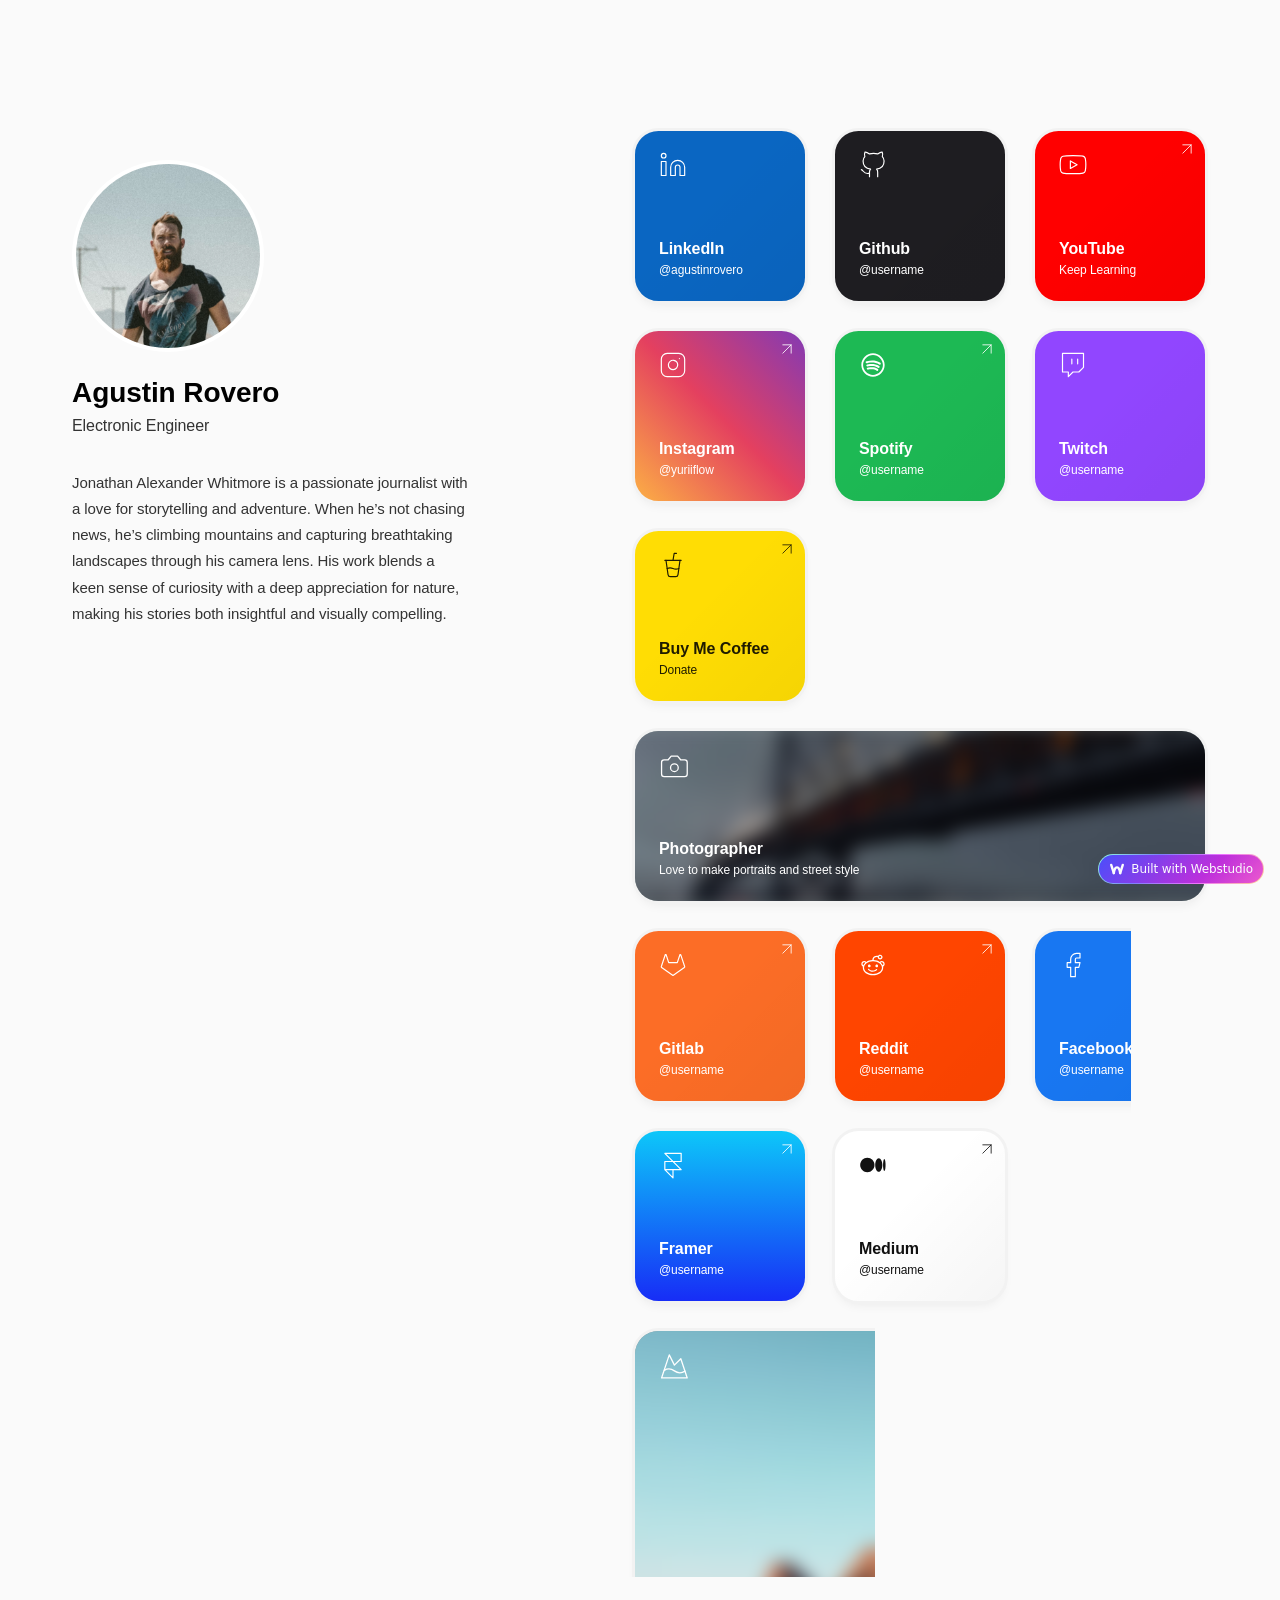
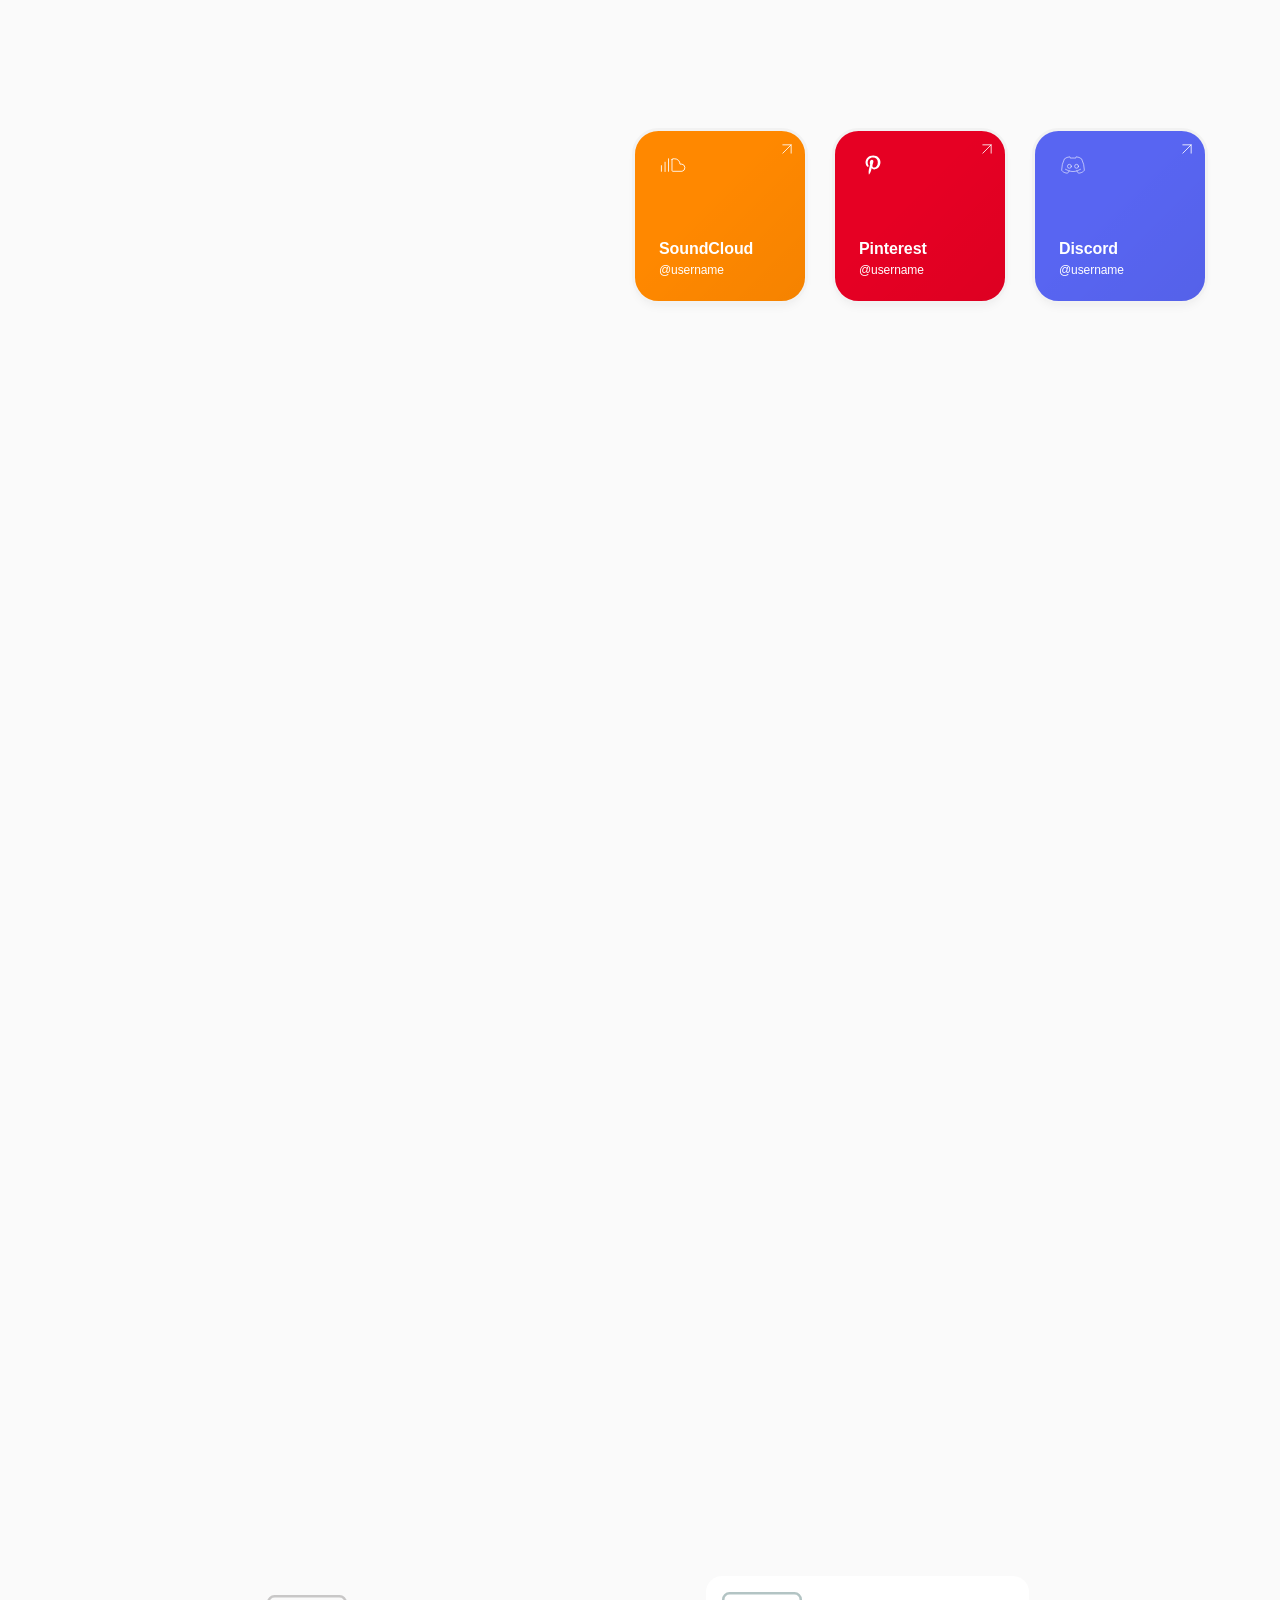
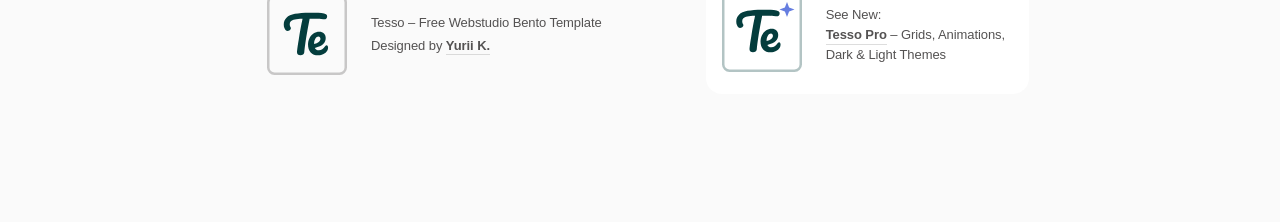
==== commit ab7b07cd: "again" ====
--- a/index.html
+++ b/index.html
@@ -8,20 +8,20 @@
     <link
       rel="stylesheet"
       type="text/css"
-      href="/assets/static/app_generated_index-6937cd5a.B893pKyW.css"
+      href="assets/static/app_generated_index-6937cd5a.B893pKyW.css"
     />
     <meta charset="UTF-8" />
     <meta name="viewport" content="width=device-width,initial-scale=1" />
-    <link rel="icon" href="/assets/favicon_RQyg-x_KKgYoiBt8308eO.png" />
+    <link rel="icon" href="assets/favicon_RQyg-x_KKgYoiBt8308eO.png" />
     <link
       rel="preload"
-      href="/assets/InterVariable_qDqxtwB6S7W69tcm-FSxu.woff2"
+      href="assets/InterVariable_qDqxtwB6S7W69tcm-FSxu.woff2"
       as="font"
       crossorigin="anonymous"
     />
     <link
       rel="preload"
-      href="/assets/SCR-20250217-uqdl_xecBfcAIBfwpp8kYes4ZU.jpeg"
+      href="assets/SCR-20250217-uqdl_xecBfcAIBfwpp8kYes4ZU.jpeg"
       as="image"
     />
     <meta property="og:url" content="https://url/" />
@@ -38,7 +38,7 @@
     />
     <meta
       property="og:image"
-      content="/assets/tesso-flex_zI2KvcGitetdIw9fTnF1M.jpg"
+      content="assets/tesso-flex_zI2KvcGitetdIw9fTnF1M.jpg"
     />
     <meta property="twitter:card" content="summary_large_image" />
     <title>Tesso – WebStudio Template</title>
@@ -64,26 +64,26 @@
             alt=""
             width="1120"
             height="1052"
-            src="/assets/SCR-20250218-rlyo_7rVgG2UvbbEvboty8MVKW.jpeg"
+            src="assets/SCR-20250218-rlyo_7rVgG2UvbbEvboty8MVKW.jpeg"
             class="w-image c6ozc0d c1p4e5h c1ybr272 c14siavy c1i5cfmp cougj9x co49xxb c1ucderk c1kpdtu6 cigutbq c40jw5q"
             sizes="100vw"
             srcset="
-              /assets/SCR-20250218-rlyo_7rVgG2UvbbEvboty8MVKW.jpeg   16w,
-              /assets/SCR-20250218-rlyo_7rVgG2UvbbEvboty8MVKW.jpeg   32w,
-              /assets/SCR-20250218-rlyo_7rVgG2UvbbEvboty8MVKW.jpeg   48w,
-              /assets/SCR-20250218-rlyo_7rVgG2UvbbEvboty8MVKW.jpeg   64w,
-              /assets/SCR-20250218-rlyo_7rVgG2UvbbEvboty8MVKW.jpeg   96w,
-              /assets/SCR-20250218-rlyo_7rVgG2UvbbEvboty8MVKW.jpeg  128w,
-              /assets/SCR-20250218-rlyo_7rVgG2UvbbEvboty8MVKW.jpeg  256w,
-              /assets/SCR-20250218-rlyo_7rVgG2UvbbEvboty8MVKW.jpeg  384w,
-              /assets/SCR-20250218-rlyo_7rVgG2UvbbEvboty8MVKW.jpeg  640w,
-              /assets/SCR-20250218-rlyo_7rVgG2UvbbEvboty8MVKW.jpeg  750w,
-              /assets/SCR-20250218-rlyo_7rVgG2UvbbEvboty8MVKW.jpeg  828w,
-              /assets/SCR-20250218-rlyo_7rVgG2UvbbEvboty8MVKW.jpeg 1080w,
-              /assets/SCR-20250218-rlyo_7rVgG2UvbbEvboty8MVKW.jpeg 1200w,
-              /assets/SCR-20250218-rlyo_7rVgG2UvbbEvboty8MVKW.jpeg 1920w,
-              /assets/SCR-20250218-rlyo_7rVgG2UvbbEvboty8MVKW.jpeg 2048w,
-              /assets/SCR-20250218-rlyo_7rVgG2UvbbEvboty8MVKW.jpeg 3840w
+              assets/SCR-20250218-rlyo_7rVgG2UvbbEvboty8MVKW.jpeg   16w,
+              assets/SCR-20250218-rlyo_7rVgG2UvbbEvboty8MVKW.jpeg   32w,
+              assets/SCR-20250218-rlyo_7rVgG2UvbbEvboty8MVKW.jpeg   48w,
+              assets/SCR-20250218-rlyo_7rVgG2UvbbEvboty8MVKW.jpeg   64w,
+              assets/SCR-20250218-rlyo_7rVgG2UvbbEvboty8MVKW.jpeg   96w,
+              assets/SCR-20250218-rlyo_7rVgG2UvbbEvboty8MVKW.jpeg  128w,
+              assets/SCR-20250218-rlyo_7rVgG2UvbbEvboty8MVKW.jpeg  256w,
+              assets/SCR-20250218-rlyo_7rVgG2UvbbEvboty8MVKW.jpeg  384w,
+              assets/SCR-20250218-rlyo_7rVgG2UvbbEvboty8MVKW.jpeg  640w,
+              assets/SCR-20250218-rlyo_7rVgG2UvbbEvboty8MVKW.jpeg  750w,
+              assets/SCR-20250218-rlyo_7rVgG2UvbbEvboty8MVKW.jpeg  828w,
+              assets/SCR-20250218-rlyo_7rVgG2UvbbEvboty8MVKW.jpeg 1080w,
+              assets/SCR-20250218-rlyo_7rVgG2UvbbEvboty8MVKW.jpeg 1200w,
+              assets/SCR-20250218-rlyo_7rVgG2UvbbEvboty8MVKW.jpeg 1920w,
+              assets/SCR-20250218-rlyo_7rVgG2UvbbEvboty8MVKW.jpeg 2048w,
+              assets/SCR-20250218-rlyo_7rVgG2UvbbEvboty8MVKW.jpeg 3840w
             "
             decoding="async"
             loading="lazy"
@@ -208,26 +208,26 @@
             alt=""
             width="2700"
             height="1534"
-            src="/assets/SCR-20250218-road_SHVnt4uhwmE6FVjxteY1l.jpeg"
+            src="assets/SCR-20250218-road_SHVnt4uhwmE6FVjxteY1l.jpeg"
             class="w-image c1uet3di cxiw08b ci013jn c1u3mqi4 cz5hwuo cssl045 cjttqh0 c1xg4apz c1pk2eby c1an0i6m c1pelaax c1s8fgr0 c14649va ccaq60d c1a86x1q c7e90te c1ivowd6"
             sizes="100vw"
             srcset="
-              /assets/SCR-20250218-road_SHVnt4uhwmE6FVjxteY1l.jpeg   16w,
-              /assets/SCR-20250218-road_SHVnt4uhwmE6FVjxteY1l.jpeg   32w,
-              /assets/SCR-20250218-road_SHVnt4uhwmE6FVjxteY1l.jpeg   48w,
-              /assets/SCR-20250218-road_SHVnt4uhwmE6FVjxteY1l.jpeg   64w,
-              /assets/SCR-20250218-road_SHVnt4uhwmE6FVjxteY1l.jpeg   96w,
-              /assets/SCR-20250218-road_SHVnt4uhwmE6FVjxteY1l.jpeg  128w,
-              /assets/SCR-20250218-road_SHVnt4uhwmE6FVjxteY1l.jpeg  256w,
-              /assets/SCR-20250218-road_SHVnt4uhwmE6FVjxteY1l.jpeg  384w,
-              /assets/SCR-20250218-road_SHVnt4uhwmE6FVjxteY1l.jpeg  640w,
-              /assets/SCR-20250218-road_SHVnt4uhwmE6FVjxteY1l.jpeg  750w,
-              /assets/SCR-20250218-road_SHVnt4uhwmE6FVjxteY1l.jpeg  828w,
-              /assets/SCR-20250218-road_SHVnt4uhwmE6FVjxteY1l.jpeg 1080w,
-              /assets/SCR-20250218-road_SHVnt4uhwmE6FVjxteY1l.jpeg 1200w,
-              /assets/SCR-20250218-road_SHVnt4uhwmE6FVjxteY1l.jpeg 1920w,
-              /assets/SCR-20250218-road_SHVnt4uhwmE6FVjxteY1l.jpeg 2048w,
-              /assets/SCR-20250218-road_SHVnt4uhwmE6FVjxteY1l.jpeg 3840w
+              assets/SCR-20250218-road_SHVnt4uhwmE6FVjxteY1l.jpeg   16w,
+              assets/SCR-20250218-road_SHVnt4uhwmE6FVjxteY1l.jpeg   32w,
+              assets/SCR-20250218-road_SHVnt4uhwmE6FVjxteY1l.jpeg   48w,
+              assets/SCR-20250218-road_SHVnt4uhwmE6FVjxteY1l.jpeg   64w,
+              assets/SCR-20250218-road_SHVnt4uhwmE6FVjxteY1l.jpeg   96w,
+              assets/SCR-20250218-road_SHVnt4uhwmE6FVjxteY1l.jpeg  128w,
+              assets/SCR-20250218-road_SHVnt4uhwmE6FVjxteY1l.jpeg  256w,
+              assets/SCR-20250218-road_SHVnt4uhwmE6FVjxteY1l.jpeg  384w,
+              assets/SCR-20250218-road_SHVnt4uhwmE6FVjxteY1l.jpeg  640w,
+              assets/SCR-20250218-road_SHVnt4uhwmE6FVjxteY1l.jpeg  750w,
+              assets/SCR-20250218-road_SHVnt4uhwmE6FVjxteY1l.jpeg  828w,
+              assets/SCR-20250218-road_SHVnt4uhwmE6FVjxteY1l.jpeg 1080w,
+              assets/SCR-20250218-road_SHVnt4uhwmE6FVjxteY1l.jpeg 1200w,
+              assets/SCR-20250218-road_SHVnt4uhwmE6FVjxteY1l.jpeg 1920w,
+              assets/SCR-20250218-road_SHVnt4uhwmE6FVjxteY1l.jpeg 2048w,
+              assets/SCR-20250218-road_SHVnt4uhwmE6FVjxteY1l.jpeg 3840w
             "
             decoding="async"
             loading="lazy"
@@ -307,26 +307,26 @@
             alt=""
             width="2724"
             height="1210"
-            src="/assets/SCR-20250218-roxh_yO3CDi86pBlFyAsT7xz8k.jpeg"
+            src="assets/SCR-20250218-roxh_yO3CDi86pBlFyAsT7xz8k.jpeg"
             class="w-image c1uet3di cxiw08b ci013jn c1u3mqi4 cz5hwuo cssl045 cjttqh0 c1xg4apz c1pk2eby c1an0i6m c1pelaax c1s8fgr0 c14649va ccaq60d c1a86x1q c7e90te c1ivowd6"
             sizes="100vw"
             srcset="
-              /assets/SCR-20250218-roxh_yO3CDi86pBlFyAsT7xz8k.jpeg   16w,
-              /assets/SCR-20250218-roxh_yO3CDi86pBlFyAsT7xz8k.jpeg   32w,
-              /assets/SCR-20250218-roxh_yO3CDi86pBlFyAsT7xz8k.jpeg   48w,
-              /assets/SCR-20250218-roxh_yO3CDi86pBlFyAsT7xz8k.jpeg   64w,
-              /assets/SCR-20250218-roxh_yO3CDi86pBlFyAsT7xz8k.jpeg   96w,
-              /assets/SCR-20250218-roxh_yO3CDi86pBlFyAsT7xz8k.jpeg  128w,
-              /assets/SCR-20250218-roxh_yO3CDi86pBlFyAsT7xz8k.jpeg  256w,
-              /assets/SCR-20250218-roxh_yO3CDi86pBlFyAsT7xz8k.jpeg  384w,
-              /assets/SCR-20250218-roxh_yO3CDi86pBlFyAsT7xz8k.jpeg  640w,
-              /assets/SCR-20250218-roxh_yO3CDi86pBlFyAsT7xz8k.jpeg  750w,
-              /assets/SCR-20250218-roxh_yO3CDi86pBlFyAsT7xz8k.jpeg  828w,
-              /assets/SCR-20250218-roxh_yO3CDi86pBlFyAsT7xz8k.jpeg 1080w,
-              /assets/SCR-20250218-roxh_yO3CDi86pBlFyAsT7xz8k.jpeg 1200w,
-              /assets/SCR-20250218-roxh_yO3CDi86pBlFyAsT7xz8k.jpeg 1920w,
-              /assets/SCR-20250218-roxh_yO3CDi86pBlFyAsT7xz8k.jpeg 2048w,
-              /assets/SCR-20250218-roxh_yO3CDi86pBlFyAsT7xz8k.jpeg 3840w
+              assets/SCR-20250218-roxh_yO3CDi86pBlFyAsT7xz8k.jpeg   16w,
+              assets/SCR-20250218-roxh_yO3CDi86pBlFyAsT7xz8k.jpeg   32w,
+              assets/SCR-20250218-roxh_yO3CDi86pBlFyAsT7xz8k.jpeg   48w,
+              assets/SCR-20250218-roxh_yO3CDi86pBlFyAsT7xz8k.jpeg   64w,
+              assets/SCR-20250218-roxh_yO3CDi86pBlFyAsT7xz8k.jpeg   96w,
+              assets/SCR-20250218-roxh_yO3CDi86pBlFyAsT7xz8k.jpeg  128w,
+              assets/SCR-20250218-roxh_yO3CDi86pBlFyAsT7xz8k.jpeg  256w,
+              assets/SCR-20250218-roxh_yO3CDi86pBlFyAsT7xz8k.jpeg  384w,
+              assets/SCR-20250218-roxh_yO3CDi86pBlFyAsT7xz8k.jpeg  640w,
+              assets/SCR-20250218-roxh_yO3CDi86pBlFyAsT7xz8k.jpeg  750w,
+              assets/SCR-20250218-roxh_yO3CDi86pBlFyAsT7xz8k.jpeg  828w,
+              assets/SCR-20250218-roxh_yO3CDi86pBlFyAsT7xz8k.jpeg 1080w,
+              assets/SCR-20250218-roxh_yO3CDi86pBlFyAsT7xz8k.jpeg 1200w,
+              assets/SCR-20250218-roxh_yO3CDi86pBlFyAsT7xz8k.jpeg 1920w,
+              assets/SCR-20250218-roxh_yO3CDi86pBlFyAsT7xz8k.jpeg 2048w,
+              assets/SCR-20250218-roxh_yO3CDi86pBlFyAsT7xz8k.jpeg 3840w
             "
             decoding="async"
             loading="lazy"
@@ -637,18 +637,18 @@
       {}
     </script>
     <script
-      src="/assets/entries/entry-server-routing.BdQv6FuV.js"
+      src="assets/entries/entry-server-routing.BdQv6FuV.js"
       type="module"
       async
     ></script>
     <link
       rel="modulepreload"
-      href="/assets/entries/pages_index.B0n2ZpWh.js"
+      href="assets/entries/pages_index.B0n2ZpWh.js"
       as="script"
       type="text/javascript"
     /><link
       rel="modulepreload"
-      href="/assets/chunks/chunk-DCw3oB2x.js"
+      href="assets/chunks/chunk-DCw3oB2x.js"
       as="script"
       type="text/javascript"
     />
--- a/assets/static/app_generated_index-6937cd5a.B893pKyW.css
+++ b/assets/static/app_generated_index-6937cd5a.B893pKyW.css
@@ -1 +1 @@
-@font-face{font-family:Inter Variable;font-style:normal;font-weight:100 900;font-display:swap;src:url(/assets/InterVariable_qDqxtwB6S7W69tcm-FSxu.woff2) format("woff2")}@layer presets{:root{display:grid;min-height:100%;grid-template-rows:auto;grid-template-columns:1fr;font-family:Arial,Roboto,sans-serif;font-size:16px;line-height:1.2;white-space:pre-wrap;white-space-collapse:preserve}a.w-element{box-sizing:border-box}body.w-element{box-sizing:border-box;-webkit-font-smoothing:antialiased;-moz-osx-font-smoothing:grayscale;margin:0}div.w-element{box-sizing:border-box}body.w-body{box-sizing:border-box;-webkit-font-smoothing:antialiased;-moz-osx-font-smoothing:grayscale;margin:0}div.w-box{box-sizing:border-box}img.w-image{box-sizing:border-box;max-width:100%;display:block;height:auto}h1.w-heading,h2.w-heading,h3.w-heading,p.w-paragraph{box-sizing:border-box}a.w-link{box-sizing:border-box;display:inline-block}div.w-html-embed{display:contents;white-space:normal;white-space-collapse:collapse}a.w-rich-text-link{box-sizing:border-box;display:inline-block}}@media all{:root{font-family:Inter Variable,sans-serif;letter-spacing:-.005em;background-color:#fafafa;font-size:16px}.c1el5lyh{font-family:Bahnschrift,DIN Alternate,Franklin Gothic Medium,Nimbus Sans Narrow,sans-serif-condensed,sans-serif}.cte3dqu{padding-top:8rem}.c1vyjej4{display:flex}.cas45oq{align-items:start}.c1no5gp4{justify-content:space-around}.c10e2vss{align-content:start}.crx4hza{column-gap:1rem}.c1pt1618{max-width:90rem}.c8ocn8b{margin-right:auto}.c1907gka{margin-left:auto}.cjttqh0{width:100%}.cogqn7g{padding-bottom:5rem}.csdtuf1{position:sticky}.c1ykb922{top:10rem}.c1kt1fsu{flex-direction:column}.c1osh9b5{justify-content:start}.c1dzua9o{row-gap:2rem}.c1fu3rjz{max-width:25rem}.c17d6kk2{margin-top:2rem}.cg1kwfu{row-gap:1.5rem}.c1ef4es7{column-gap:1.5rem}.c6ozc0d{width:12rem}.c1p4e5h{aspect-ratio:1/1}.c1ybr272{border-top-left-radius:50%}.c14siavy{border-top-right-radius:50%}.c1i5cfmp{border-bottom-left-radius:50%}.cougj9x{border-bottom-right-radius:50%}.co49xxb{background-color:#fff}.c1ucderk{border:.25rem solid rgb(255 255 255 / 1)}.c13v1604{margin-top:0}.c1o2mq5x{margin-bottom:.2em}.cnymj4y{font-weight:600}.c1wtekbi{font-size:1.75rem}.c17w28al{text-wrap:balance}.c51piig{margin-bottom:0}.chgra7d{text-transform:none}.c1tio4l6{color:#333}.cd23fro{font-weight:400}.c14ckt81{line-height:1.4}.c13nugg0{font-size:1rem}.cbq63cf{line-height:1.75}.cgmb64m{text-decoration-line:none}.c144lot0{font-size:.9375rem}.cwcmw8y{flex-wrap:wrap}.cbi9v8h{column-gap:1.5em}.c1fhmq56{row-gap:1.5em}.cef4656{margin-bottom:4rem}.c1ocq3aj{width:36rem}.c6tc5qb{width:11rem}.c6pc7uk{border-top-left-radius:1.65rem}.cp85ck4{border-top-right-radius:1.65rem}.cqlumer{border-bottom-left-radius:1.65rem}.cjhm3os{border-bottom-right-radius:1.65rem}.c18dlzvr{border-top-style:solid}.cjtu37{border-right-style:solid}.c2hrksz{border-left-style:solid}.c5cdjkw{border-bottom-style:solid}.c1aduyzm{border-top-color:#f2f2f2}.c1luxi8s{border-right-color:#f2f2f2}.c1l1t23j{border-bottom-color:#f2f2f2}.c16y49k0{border-left-color:#f2f2f2}.caul4w1{padding-top:1.25rem}.ckc7pa0{padding-right:1.5rem}.cfdbx8x{padding-bottom:1.5rem}.cy7vwz1{padding-left:1.5rem}.c4os49q{justify-content:space-between}.cew8xjl{background-color:#0a66c2}.c1yd9u9v{position:relative}.c1r52mmy{box-shadow:#00000012 0 6px 12px -6px}.c1cufg7t{overflow-x:clip}.ctagith{overflow-y:clip}.c1mjylrw{transition-property:scale,padding}.c14bi68y{transition-duration:.3s,.3s}.cyl3u0r{transition-timing-function:ease,ease}.c1w35yw5{transition-delay:0ms,0ms}.c96i3cj{transition-behavior:normal,normal}.cerxdze{--image-blur: 8px }.c1jebl5l{color:#fff}.c1voknrm{height:11rem}.cskh9ze{background-image:linear-gradient(135deg,#0000 40%,#0000000a)}.c14v6fbe{background-size:auto auto}.c17w54mb{background-repeat:repeat}.cri43g1{background-attachment:scroll}.c1xn6d2h{background-origin:padding-box}.c1xw635p{-webkit-background-clip:border-box;background-clip:border-box}.cewh6rc{background-position:0% 0%}.crjyusk:hover{scale:none}.c1g5wqhv:hover{padding-top:1rem}.cyoviax:hover{padding-left:1.25rem}.c1bezyo:hover{padding-bottom:1.25rem}.cib4kst:hover{padding-right:1.25rem}.c1hoebjq:hover{--image-blur: 0px }.c1ng11dz{width:1.75em}.c1abf8uc{display:inline-flex}.ce0pkw{z-index:1}.c1jilev0{width:1.25rem}.c1uet3di{position:absolute}.clgk4mt{top:.5rem}.cce855f{right:.5rem}.cw2l5q8{row-gap:.25em}.c1cd0p5c{font-size:.75rem}.c1ivjevc{background-color:#9146ff}.ce8ews8{background-color:#939fa0}.c1fm8odb{font-size:1.1em}.cxiw08b{top:0}.ci013jn{left:0}.c1u3mqi4{right:0}.cz5hwuo{bottom:0}.cssl045{object-fit:cover}.c1xg4apz{height:100%}.c1pk2eby{filter:blur(var(--image-blur))}.c1an0i6m{transition-property:filter}.c1pelaax{transition-duration:.35s}.c1s8fgr0{transition-timing-function:ease-in-out}.c14649va{transition-delay:0ms}.ccaq60d{transition-behavior:normal}.c1a86x1q{scale:110% 110% 100%}.c7e90te:hover{filter:blur(0px)}.cil73kc{background-color:#fc6d26}.cfxc0cs{background-color:#ff4500}.ci6n5yc{height:23.5rem}.c1xxffk9{background-color:#f80}.c1sb1l7q{background-color:#e60023}.cv2e071{background-color:#5865f2}.ciuhczf{background-color:#08c}.c1xqv1tj{color:#111}.c34nebj{background-color:#222}.cs7vzw9{background-image:linear-gradient(180deg,#3c3532,#151716)}.c1m5obqw{height:36rem}.crc10je{background-image:linear-gradient(135deg,#0000 40%,#0000000a),url(/assets/SCR-20250217-uqdl_xecBfcAIBfwpp8kYes4ZU.jpeg)}.c5r3c0b{background-size:auto auto,cover}.c132au8h{background-repeat:repeat,repeat}.c1i20xa{background-attachment:scroll,scroll}.ctd0fmi{background-origin:padding-box,padding-box}.cmyxd4d{-webkit-background-clip:border-box,border-box;background-clip:border-box,border-box}.cmmb2o8{background-position:0% 0%,50% 50%}.cggtrpw{background-color:#1ea1f1}.cdnl7qj{background-color:#1e1d21}.chbewbk{background-color:red}.c6i5acx{background-image:linear-gradient(45deg,#fcaf45,#e4405f,#833ab4)}.c4szxik{background-color:#1db954}.c1bsozpm{background-color:#1877f2}.c1hjq780{background-image:linear-gradient(180deg,#0dc7f9,#172df6)}.c1d55kxv{background-color:#383737}.c6mev6u{background-color:#ffdd04}.cf8ch6z{color:#1f1b00}.cw8skfe{align-items:center}.chb31ly{justify-content:center}.cz0tyfi{padding-bottom:8rem}.c141dna9{row-gap:1.25rem}.c1i9i9wa{column-gap:5rem}.cu1a629{color:#545252}.c1qyokjz{font-size:.8125rem}.cudih3y{line-height:1.5}.cecgyoa{border-bottom-left-radius:1rem}.c1dv7cbn{border-bottom-right-radius:1rem}.c1tobsbd{border-top-left-radius:1rem}.cgm08i6{border-top-right-radius:1rem}.cjdtfeg{padding-bottom:1rem}.cgl3y85{padding-left:1rem}.c1ebih80{padding-top:1rem}.co1yeqv{width:5rem}.c1q5jn7{color:inherit}.c1up45ve{line-height:1.35}.c1bujyvr{border-top:0px solid rgb(133 133 133 / .28)}.cq6d9zn{border-right:0px solid rgb(133 133 133 / .28)}.c17pgiee{border-bottom:1px solid rgb(133 133 133 / .28)}.c10cmvsr{border-left:0px solid rgb(133 133 133 / .28)}.c1x70y74[aria-current=page]{color:#3763d3}.c14ch8rw[aria-current=page]{border-top-color:#85858500}.c97uf75[aria-current=page]{border-right-color:#85858500}.cegovqv[aria-current=page]{border-bottom-color:#85858500}.crlxjpx[aria-current=page]{border-left-color:#85858500}.c6dn3oy{color:#667ee0}.c6ipjze{row-gap:6px}.cssovzp{column-gap:6px}.cn8kh2t{position:fixed}.cwppt3s{z-index:1000}.c1eqb71d{padding-top:6px}.c1rvqg8m{padding-right:10px}.c1iueqhi{padding-bottom:6px}.c15zut16{padding-left:10px}.cfzcpzj{right:16px}.csj6eg0{bottom:16px}.c13ded9g{color:#fbfcfd}.c17873s9{font-family:system-ui,sans-serif}.cwt46p7{font-size:12px}.c19rw00j{font-weight:500}.c18l2j7l{line-height:1}.cdqgyvc{border-top-left-radius:100px}.cfwwjfo{border-top-right-radius:100px}.c1quf4cv{border-bottom-right-radius:100px}.c1leftzc{border-bottom-left-radius:100px}.c10cha93{-webkit-background-clip:padding-box,border-box;background-clip:padding-box,border-box}.c1yaaqhj{background-origin:padding-box,border-box}.crxo9g3{background-image:linear-gradient(135deg,#4a4efa,#bd2fdb 66%,#ec59ce),linear-gradient(135deg,#92fddc,#7d7ffb 31.94%,#ed72fe 64.24%,#fdd791)}.c5zt1xz{border:1px solid transparent}.c8xzki1{white-space:nowrap}.c863ib0{display:block}.c5xklp9{width:16px}.c1v1v80g{height:16px}.c1nm525m{flex-shrink:0}}@media all and (max-width: 991px){.ctedvvo{flex-direction:column}.cqx2say{align-items:center}.c1jz80a3{justify-content:start}.c1og2cs8{flex-wrap:nowrap}.c11bi6xn{row-gap:4rem}.cz7xkya{padding-top:4rem}.c1sfuasr{position:static}.c1fnx1sz{max-width:36rem}.c1y64edw{margin-top:0rem}.c1inuj3g{display:flex}.c1yhf8l4{flex-direction:row}.c1nckt3g{width:85%}.c1kpdtu6{width:8rem}.cigutbq{margin-bottom:auto}.cmxvgrt{margin-bottom:0rem}.ceayha6{font-size:1.5rem}.c19wi915{width:80%}.cbtotif{column-gap:3rem}}@media all and (max-width: 767px){.cev8cdn{padding-top:2rem}.c19tyro4{row-gap:3rem}.c155mt7o{row-gap:1.5rem}.c1tjls5k{align-items:center}.c1mkvfhk{justify-content:start}.c7eyijz{max-width:none}.cwlrc9s{width:90%}.c40jw5q{width:5rem}.c1vubki9{font-size:1.25rem}.c1wp1spm{font-size:.875rem}.cw3b7bc{width:100%}.c117vrdh{column-gap:1.75vw}.cjqe4wz{row-gap:1.75vw}.c19pljyg{padding-right:1.75vw}.c33v7jp{padding-left:1.75vw}.cjati97{height:31vw}.cf18qxd{width:31vw}.c1qj9kzl{padding-left:1rem}.c90xryg{padding-right:1rem}.c8epkjn{padding-bottom:1rem}.ctt4p81{padding-top:.85rem}.cfhqa8w{border-top-left-radius:1.25rem}.cerj6ka{border-top-right-radius:1.25rem}.c1ctjebo{border-bottom-left-radius:1.25rem}.c1jjnzdt{border-bottom-right-radius:1.25rem}.c1qxnpk2:hover{padding-left:1rem}.clvdvor:hover{padding-right:1rem}.c181e04s:hover{padding-bottom:1rem}.c1oj5snp:hover{padding-top:.85rem}.cva6b77{width:5vw}.c4qkws8{width:1rem}.c1yr9cat{top:.35rem}.c1c9sbxz{right:.35rem}.cyk2eco{width:96vw}.cv5r2lr{font-size:inherit}.c1ivowd6{--image-blur: 0px }.cp0zba3{height:63vw}.c1f2zn9b{height:96vw}.cnog9j4{padding-top:4rem}.c1lpolp9{flex-direction:column}.c13ld49m{align-items:stretch}.c1snqzc{justify-content:center}.c1dbxzp8{padding-bottom:4rem}}@media all and (max-width: 479px){.c1y1l7em{row-gap:2.5rem}.cbhlnmk{column-gap:1.25rem}.c1reabg1{font-size:1rem}.c1j0p7si{margin-left:.75rem}.c17q5uv9{width:100vw}.c1qnw43s{border-top-width:0px}.c1gw9iwf{border-right-width:0px}.c1btptgv{border-left-width:0px}.copucx8{border-bottom-width:0px}.c1a6igw{border-top-left-radius:.9375rem}.c8nwmir{border-top-right-radius:.9375rem}.cxufkiy{border-bottom-left-radius:.9375rem}.c1molcpo{border-bottom-right-radius:.9375rem}.ce1zgdp,.c15eh4y7:hover{padding:3vw}.cbe8v9q{width:6vw}.c1rjfme7{font-size:.75rem}.cfwfiou{font-size:.625rem}.c16diz39{width:96.8vw}.cixmpda{width:97vw}.c13ngu2k{height:64vw}.c13gnmsj{height:97vw}.c1jlp4ao{flex-grow:0}.cdzwdk6{flex-shrink:0}}
+@font-face{font-family:Inter Variable;font-style:normal;font-weight:100 900;font-display:swap;src:url(assets/InterVariable_qDqxtwB6S7W69tcm-FSxu.woff2) format("woff2")}@layer presets{:root{display:grid;min-height:100%;grid-template-rows:auto;grid-template-columns:1fr;font-family:Arial,Roboto,sans-serif;font-size:16px;line-height:1.2;white-space:pre-wrap;white-space-collapse:preserve}a.w-element{box-sizing:border-box}body.w-element{box-sizing:border-box;-webkit-font-smoothing:antialiased;-moz-osx-font-smoothing:grayscale;margin:0}div.w-element{box-sizing:border-box}body.w-body{box-sizing:border-box;-webkit-font-smoothing:antialiased;-moz-osx-font-smoothing:grayscale;margin:0}div.w-box{box-sizing:border-box}img.w-image{box-sizing:border-box;max-width:100%;display:block;height:auto}h1.w-heading,h2.w-heading,h3.w-heading,p.w-paragraph{box-sizing:border-box}a.w-link{box-sizing:border-box;display:inline-block}div.w-html-embed{display:contents;white-space:normal;white-space-collapse:collapse}a.w-rich-text-link{box-sizing:border-box;display:inline-block}}@media all{:root{font-family:Inter Variable,sans-serif;letter-spacing:-.005em;background-color:#fafafa;font-size:16px}.c1el5lyh{font-family:Bahnschrift,DIN Alternate,Franklin Gothic Medium,Nimbus Sans Narrow,sans-serif-condensed,sans-serif}.cte3dqu{padding-top:8rem}.c1vyjej4{display:flex}.cas45oq{align-items:start}.c1no5gp4{justify-content:space-around}.c10e2vss{align-content:start}.crx4hza{column-gap:1rem}.c1pt1618{max-width:90rem}.c8ocn8b{margin-right:auto}.c1907gka{margin-left:auto}.cjttqh0{width:100%}.cogqn7g{padding-bottom:5rem}.csdtuf1{position:sticky}.c1ykb922{top:10rem}.c1kt1fsu{flex-direction:column}.c1osh9b5{justify-content:start}.c1dzua9o{row-gap:2rem}.c1fu3rjz{max-width:25rem}.c17d6kk2{margin-top:2rem}.cg1kwfu{row-gap:1.5rem}.c1ef4es7{column-gap:1.5rem}.c6ozc0d{width:12rem}.c1p4e5h{aspect-ratio:1/1}.c1ybr272{border-top-left-radius:50%}.c14siavy{border-top-right-radius:50%}.c1i5cfmp{border-bottom-left-radius:50%}.cougj9x{border-bottom-right-radius:50%}.co49xxb{background-color:#fff}.c1ucderk{border:.25rem solid rgb(255 255 255 / 1)}.c13v1604{margin-top:0}.c1o2mq5x{margin-bottom:.2em}.cnymj4y{font-weight:600}.c1wtekbi{font-size:1.75rem}.c17w28al{text-wrap:balance}.c51piig{margin-bottom:0}.chgra7d{text-transform:none}.c1tio4l6{color:#333}.cd23fro{font-weight:400}.c14ckt81{line-height:1.4}.c13nugg0{font-size:1rem}.cbq63cf{line-height:1.75}.cgmb64m{text-decoration-line:none}.c144lot0{font-size:.9375rem}.cwcmw8y{flex-wrap:wrap}.cbi9v8h{column-gap:1.5em}.c1fhmq56{row-gap:1.5em}.cef4656{margin-bottom:4rem}.c1ocq3aj{width:36rem}.c6tc5qb{width:11rem}.c6pc7uk{border-top-left-radius:1.65rem}.cp85ck4{border-top-right-radius:1.65rem}.cqlumer{border-bottom-left-radius:1.65rem}.cjhm3os{border-bottom-right-radius:1.65rem}.c18dlzvr{border-top-style:solid}.cjtu37{border-right-style:solid}.c2hrksz{border-left-style:solid}.c5cdjkw{border-bottom-style:solid}.c1aduyzm{border-top-color:#f2f2f2}.c1luxi8s{border-right-color:#f2f2f2}.c1l1t23j{border-bottom-color:#f2f2f2}.c16y49k0{border-left-color:#f2f2f2}.caul4w1{padding-top:1.25rem}.ckc7pa0{padding-right:1.5rem}.cfdbx8x{padding-bottom:1.5rem}.cy7vwz1{padding-left:1.5rem}.c4os49q{justify-content:space-between}.cew8xjl{background-color:#0a66c2}.c1yd9u9v{position:relative}.c1r52mmy{box-shadow:#00000012 0 6px 12px -6px}.c1cufg7t{overflow-x:clip}.ctagith{overflow-y:clip}.c1mjylrw{transition-property:scale,padding}.c14bi68y{transition-duration:.3s,.3s}.cyl3u0r{transition-timing-function:ease,ease}.c1w35yw5{transition-delay:0ms,0ms}.c96i3cj{transition-behavior:normal,normal}.cerxdze{--image-blur: 8px }.c1jebl5l{color:#fff}.c1voknrm{height:11rem}.cskh9ze{background-image:linear-gradient(135deg,#0000 40%,#0000000a)}.c14v6fbe{background-size:auto auto}.c17w54mb{background-repeat:repeat}.cri43g1{background-attachment:scroll}.c1xn6d2h{background-origin:padding-box}.c1xw635p{-webkit-background-clip:border-box;background-clip:border-box}.cewh6rc{background-position:0% 0%}.crjyusk:hover{scale:none}.c1g5wqhv:hover{padding-top:1rem}.cyoviax:hover{padding-left:1.25rem}.c1bezyo:hover{padding-bottom:1.25rem}.cib4kst:hover{padding-right:1.25rem}.c1hoebjq:hover{--image-blur: 0px }.c1ng11dz{width:1.75em}.c1abf8uc{display:inline-flex}.ce0pkw{z-index:1}.c1jilev0{width:1.25rem}.c1uet3di{position:absolute}.clgk4mt{top:.5rem}.cce855f{right:.5rem}.cw2l5q8{row-gap:.25em}.c1cd0p5c{font-size:.75rem}.c1ivjevc{background-color:#9146ff}.ce8ews8{background-color:#939fa0}.c1fm8odb{font-size:1.1em}.cxiw08b{top:0}.ci013jn{left:0}.c1u3mqi4{right:0}.cz5hwuo{bottom:0}.cssl045{object-fit:cover}.c1xg4apz{height:100%}.c1pk2eby{filter:blur(var(--image-blur))}.c1an0i6m{transition-property:filter}.c1pelaax{transition-duration:.35s}.c1s8fgr0{transition-timing-function:ease-in-out}.c14649va{transition-delay:0ms}.ccaq60d{transition-behavior:normal}.c1a86x1q{scale:110% 110% 100%}.c7e90te:hover{filter:blur(0px)}.cil73kc{background-color:#fc6d26}.cfxc0cs{background-color:#ff4500}.ci6n5yc{height:23.5rem}.c1xxffk9{background-color:#f80}.c1sb1l7q{background-color:#e60023}.cv2e071{background-color:#5865f2}.ciuhczf{background-color:#08c}.c1xqv1tj{color:#111}.c34nebj{background-color:#222}.cs7vzw9{background-image:linear-gradient(180deg,#3c3532,#151716)}.c1m5obqw{height:36rem}.crc10je{background-image:linear-gradient(135deg,#0000 40%,#0000000a),url(assets/SCR-20250217-uqdl_xecBfcAIBfwpp8kYes4ZU.jpeg)}.c5r3c0b{background-size:auto auto,cover}.c132au8h{background-repeat:repeat,repeat}.c1i20xa{background-attachment:scroll,scroll}.ctd0fmi{background-origin:padding-box,padding-box}.cmyxd4d{-webkit-background-clip:border-box,border-box;background-clip:border-box,border-box}.cmmb2o8{background-position:0% 0%,50% 50%}.cggtrpw{background-color:#1ea1f1}.cdnl7qj{background-color:#1e1d21}.chbewbk{background-color:red}.c6i5acx{background-image:linear-gradient(45deg,#fcaf45,#e4405f,#833ab4)}.c4szxik{background-color:#1db954}.c1bsozpm{background-color:#1877f2}.c1hjq780{background-image:linear-gradient(180deg,#0dc7f9,#172df6)}.c1d55kxv{background-color:#383737}.c6mev6u{background-color:#ffdd04}.cf8ch6z{color:#1f1b00}.cw8skfe{align-items:center}.chb31ly{justify-content:center}.cz0tyfi{padding-bottom:8rem}.c141dna9{row-gap:1.25rem}.c1i9i9wa{column-gap:5rem}.cu1a629{color:#545252}.c1qyokjz{font-size:.8125rem}.cudih3y{line-height:1.5}.cecgyoa{border-bottom-left-radius:1rem}.c1dv7cbn{border-bottom-right-radius:1rem}.c1tobsbd{border-top-left-radius:1rem}.cgm08i6{border-top-right-radius:1rem}.cjdtfeg{padding-bottom:1rem}.cgl3y85{padding-left:1rem}.c1ebih80{padding-top:1rem}.co1yeqv{width:5rem}.c1q5jn7{color:inherit}.c1up45ve{line-height:1.35}.c1bujyvr{border-top:0px solid rgb(133 133 133 / .28)}.cq6d9zn{border-right:0px solid rgb(133 133 133 / .28)}.c17pgiee{border-bottom:1px solid rgb(133 133 133 / .28)}.c10cmvsr{border-left:0px solid rgb(133 133 133 / .28)}.c1x70y74[aria-current=page]{color:#3763d3}.c14ch8rw[aria-current=page]{border-top-color:#85858500}.c97uf75[aria-current=page]{border-right-color:#85858500}.cegovqv[aria-current=page]{border-bottom-color:#85858500}.crlxjpx[aria-current=page]{border-left-color:#85858500}.c6dn3oy{color:#667ee0}.c6ipjze{row-gap:6px}.cssovzp{column-gap:6px}.cn8kh2t{position:fixed}.cwppt3s{z-index:1000}.c1eqb71d{padding-top:6px}.c1rvqg8m{padding-right:10px}.c1iueqhi{padding-bottom:6px}.c15zut16{padding-left:10px}.cfzcpzj{right:16px}.csj6eg0{bottom:16px}.c13ded9g{color:#fbfcfd}.c17873s9{font-family:system-ui,sans-serif}.cwt46p7{font-size:12px}.c19rw00j{font-weight:500}.c18l2j7l{line-height:1}.cdqgyvc{border-top-left-radius:100px}.cfwwjfo{border-top-right-radius:100px}.c1quf4cv{border-bottom-right-radius:100px}.c1leftzc{border-bottom-left-radius:100px}.c10cha93{-webkit-background-clip:padding-box,border-box;background-clip:padding-box,border-box}.c1yaaqhj{background-origin:padding-box,border-box}.crxo9g3{background-image:linear-gradient(135deg,#4a4efa,#bd2fdb 66%,#ec59ce),linear-gradient(135deg,#92fddc,#7d7ffb 31.94%,#ed72fe 64.24%,#fdd791)}.c5zt1xz{border:1px solid transparent}.c8xzki1{white-space:nowrap}.c863ib0{display:block}.c5xklp9{width:16px}.c1v1v80g{height:16px}.c1nm525m{flex-shrink:0}}@media all and (max-width: 991px){.ctedvvo{flex-direction:column}.cqx2say{align-items:center}.c1jz80a3{justify-content:start}.c1og2cs8{flex-wrap:nowrap}.c11bi6xn{row-gap:4rem}.cz7xkya{padding-top:4rem}.c1sfuasr{position:static}.c1fnx1sz{max-width:36rem}.c1y64edw{margin-top:0rem}.c1inuj3g{display:flex}.c1yhf8l4{flex-direction:row}.c1nckt3g{width:85%}.c1kpdtu6{width:8rem}.cigutbq{margin-bottom:auto}.cmxvgrt{margin-bottom:0rem}.ceayha6{font-size:1.5rem}.c19wi915{width:80%}.cbtotif{column-gap:3rem}}@media all and (max-width: 767px){.cev8cdn{padding-top:2rem}.c19tyro4{row-gap:3rem}.c155mt7o{row-gap:1.5rem}.c1tjls5k{align-items:center}.c1mkvfhk{justify-content:start}.c7eyijz{max-width:none}.cwlrc9s{width:90%}.c40jw5q{width:5rem}.c1vubki9{font-size:1.25rem}.c1wp1spm{font-size:.875rem}.cw3b7bc{width:100%}.c117vrdh{column-gap:1.75vw}.cjqe4wz{row-gap:1.75vw}.c19pljyg{padding-right:1.75vw}.c33v7jp{padding-left:1.75vw}.cjati97{height:31vw}.cf18qxd{width:31vw}.c1qj9kzl{padding-left:1rem}.c90xryg{padding-right:1rem}.c8epkjn{padding-bottom:1rem}.ctt4p81{padding-top:.85rem}.cfhqa8w{border-top-left-radius:1.25rem}.cerj6ka{border-top-right-radius:1.25rem}.c1ctjebo{border-bottom-left-radius:1.25rem}.c1jjnzdt{border-bottom-right-radius:1.25rem}.c1qxnpk2:hover{padding-left:1rem}.clvdvor:hover{padding-right:1rem}.c181e04s:hover{padding-bottom:1rem}.c1oj5snp:hover{padding-top:.85rem}.cva6b77{width:5vw}.c4qkws8{width:1rem}.c1yr9cat{top:.35rem}.c1c9sbxz{right:.35rem}.cyk2eco{width:96vw}.cv5r2lr{font-size:inherit}.c1ivowd6{--image-blur: 0px }.cp0zba3{height:63vw}.c1f2zn9b{height:96vw}.cnog9j4{padding-top:4rem}.c1lpolp9{flex-direction:column}.c13ld49m{align-items:stretch}.c1snqzc{justify-content:center}.c1dbxzp8{padding-bottom:4rem}}@media all and (max-width: 479px){.c1y1l7em{row-gap:2.5rem}.cbhlnmk{column-gap:1.25rem}.c1reabg1{font-size:1rem}.c1j0p7si{margin-left:.75rem}.c17q5uv9{width:100vw}.c1qnw43s{border-top-width:0px}.c1gw9iwf{border-right-width:0px}.c1btptgv{border-left-width:0px}.copucx8{border-bottom-width:0px}.c1a6igw{border-top-left-radius:.9375rem}.c8nwmir{border-top-right-radius:.9375rem}.cxufkiy{border-bottom-left-radius:.9375rem}.c1molcpo{border-bottom-right-radius:.9375rem}.ce1zgdp,.c15eh4y7:hover{padding:3vw}.cbe8v9q{width:6vw}.c1rjfme7{font-size:.75rem}.cfwfiou{font-size:.625rem}.c16diz39{width:96.8vw}.cixmpda{width:97vw}.c13ngu2k{height:64vw}.c13gnmsj{height:97vw}.c1jlp4ao{flex-grow:0}.cdzwdk6{flex-shrink:0}}
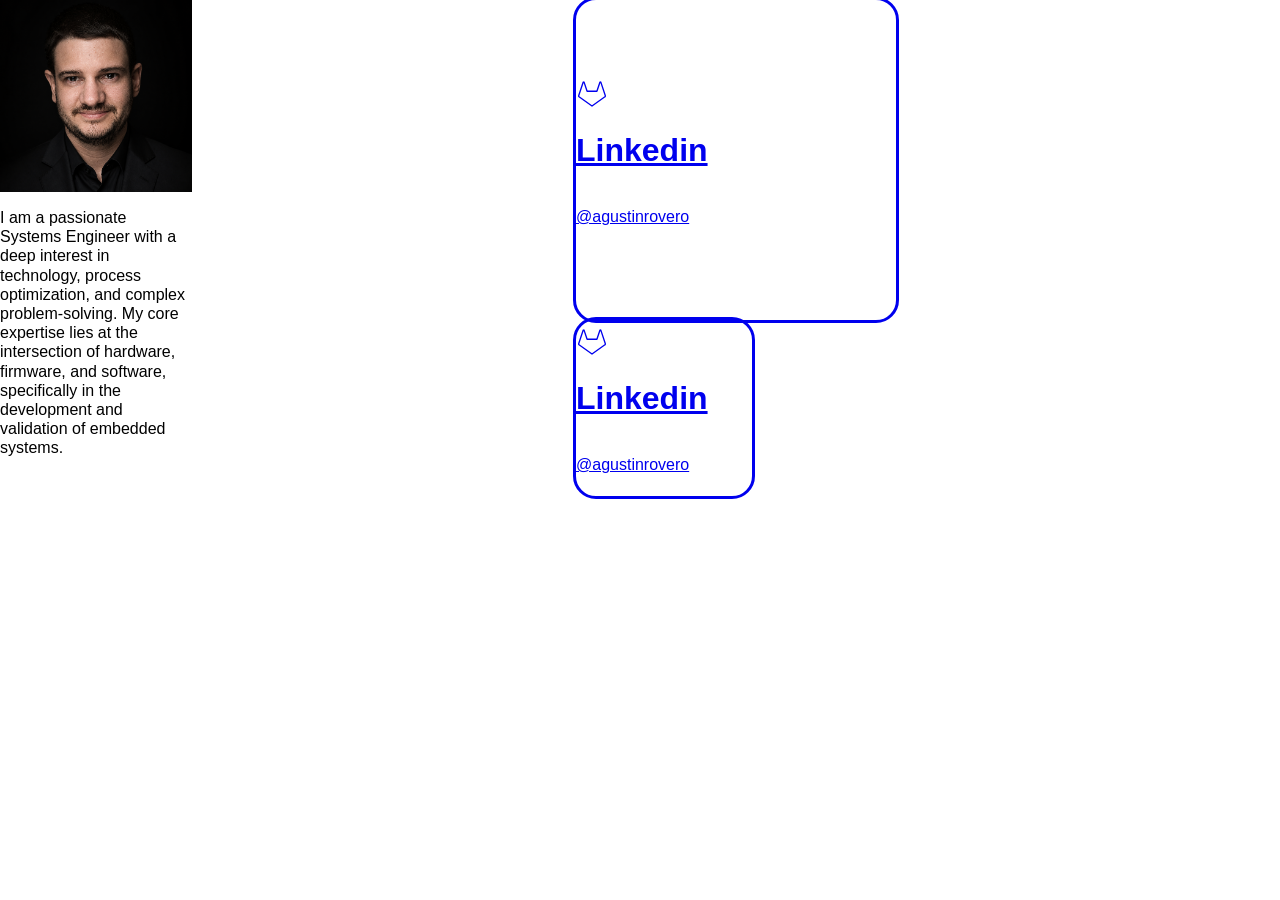
==== commit 374ccb8f: "new page" ====
--- a/index.html
+++ b/index.html
@@ -1,609 +1,125 @@
 <!doctype html>
 <html
   lang="en"
-  data-ws-project="4becd827-0c7f-4172-b41d-54e3f5e0255c"
-  data-ws-last-published="2026-06-29T22:21:15.203Z"
+  data-ws-project="99c33b82-5cf0-4c70-8da6-bf86519f5bb9"
+  data-ws-last-published="2026-06-30T02:28:09.300Z"
 >
   <head>
     <link
       rel="stylesheet"
       type="text/css"
-      href="assets/static/app_generated_index-6937cd5a.B893pKyW.css"
+      href="/assets/static/app_generated_index-6937cd5a.-ZyyfiVW.css"
     />
     <meta charset="UTF-8" />
     <meta name="viewport" content="width=device-width,initial-scale=1" />
-    <link rel="icon" href="assets/favicon_RQyg-x_KKgYoiBt8308eO.png" />
-    <link
-      rel="preload"
-      href="assets/InterVariable_qDqxtwB6S7W69tcm-FSxu.woff2"
-      as="font"
-      crossorigin="anonymous"
-    />
-    <link
-      rel="preload"
-      href="assets/SCR-20250217-uqdl_xecBfcAIBfwpp8kYes4ZU.jpeg"
-      as="image"
-    />
     <meta property="og:url" content="https://url/" />
-    <meta property="og:title" content="Tesso – WebStudio Template" />
+    <meta property="og:title" content="Home" />
     <meta property="og:type" content="website" />
-    <meta property="og:site_name" content="prueba" />
-    <meta
-      name="description"
-      content="Minimalist WebStudio template in Bento style with flex blocks (1x1, 3x1, 3x2, 3x3). Choose between static or animated versions to create a unique portfolio"
-    />
-    <meta
-      property="og:description"
-      content="Minimalist WebStudio template in Bento style with flex blocks (1x1, 3x1, 3x2, 3x3). Choose between static or animated versions to create a unique portfolio"
-    />
-    <meta
-      property="og:image"
-      content="assets/tesso-flex_zI2KvcGitetdIw9fTnF1M.jpg"
-    />
-    <meta property="twitter:card" content="summary_large_image" />
-    <title>Tesso – WebStudio Template</title>
-    <script type="application/ld+json">
-      {
-        "@context": "https://schema.org",
-        "@type": "WebSite",
-        "name": "prueba"
-      }
-    </script>
+    <title>Home</title>
   </head>
-  <body class="w-body c1el5lyh">
-    <div
-      class="w-box cte3dqu c1vyjej4 cas45oq c1no5gp4 c10e2vss crx4hza c1pt1618 c8ocn8b c1907gka cjttqh0 cogqn7g ctedvvo cqx2say c1jz80a3 c1og2cs8 c11bi6xn cz7xkya cev8cdn c19tyro4 c1y1l7em"
-    >
-      <div
-        class="w-box csdtuf1 c1ykb922 c1vyjej4 c1kt1fsu cas45oq c1osh9b5 c1dzua9o cjttqh0 c1fu3rjz c17d6kk2 c1sfuasr cqx2say c1jz80a3 c1fnx1sz c1y64edw c155mt7o c1tjls5k c1mkvfhk c7eyijz"
-      >
-        <div
-          class="w-box c1inuj3g cqx2say c1jz80a3 c1yhf8l4 c1nckt3g c1vyjej4 c1kt1fsu cg1kwfu c1ef4es7 cbhlnmk cwlrc9s"
-        >
-          <img
-            alt=""
-            width="1120"
-            height="1052"
-            src="assets/SCR-20250218-rlyo_7rVgG2UvbbEvboty8MVKW.jpeg"
-            class="w-image c6ozc0d c1p4e5h c1ybr272 c14siavy c1i5cfmp cougj9x co49xxb c1ucderk c1kpdtu6 cigutbq c40jw5q"
-            sizes="100vw"
-            srcset="
-              assets/SCR-20250218-rlyo_7rVgG2UvbbEvboty8MVKW.jpeg   16w,
-              assets/SCR-20250218-rlyo_7rVgG2UvbbEvboty8MVKW.jpeg   32w,
-              assets/SCR-20250218-rlyo_7rVgG2UvbbEvboty8MVKW.jpeg   48w,
-              assets/SCR-20250218-rlyo_7rVgG2UvbbEvboty8MVKW.jpeg   64w,
-              assets/SCR-20250218-rlyo_7rVgG2UvbbEvboty8MVKW.jpeg   96w,
-              assets/SCR-20250218-rlyo_7rVgG2UvbbEvboty8MVKW.jpeg  128w,
-              assets/SCR-20250218-rlyo_7rVgG2UvbbEvboty8MVKW.jpeg  256w,
-              assets/SCR-20250218-rlyo_7rVgG2UvbbEvboty8MVKW.jpeg  384w,
-              assets/SCR-20250218-rlyo_7rVgG2UvbbEvboty8MVKW.jpeg  640w,
-              assets/SCR-20250218-rlyo_7rVgG2UvbbEvboty8MVKW.jpeg  750w,
-              assets/SCR-20250218-rlyo_7rVgG2UvbbEvboty8MVKW.jpeg  828w,
-              assets/SCR-20250218-rlyo_7rVgG2UvbbEvboty8MVKW.jpeg 1080w,
-              assets/SCR-20250218-rlyo_7rVgG2UvbbEvboty8MVKW.jpeg 1200w,
-              assets/SCR-20250218-rlyo_7rVgG2UvbbEvboty8MVKW.jpeg 1920w,
-              assets/SCR-20250218-rlyo_7rVgG2UvbbEvboty8MVKW.jpeg 2048w,
-              assets/SCR-20250218-rlyo_7rVgG2UvbbEvboty8MVKW.jpeg 3840w
-            "
-            decoding="async"
-            loading="lazy"
-          />
-          <div class="w-box cmxvgrt">
-            <h1
-              class="w-heading c13v1604 c1o2mq5x cnymj4y c1wtekbi c17w28al ceayha6 c1vubki9 c1reabg1"
-            >
-              Agustin Rovero
-            </h1>
-            <h2
-              class="w-heading c13v1604 c51piig chgra7d c1tio4l6 cd23fro c14ckt81 c13nugg0 c17w28al c1wp1spm"
-            >
-              Electronic Engineer
-            </h2>
-          </div>
-        </div>
-        <p
-          class="w-paragraph cbq63cf cgmb64m c13v1604 c51piig c1tio4l6 c144lot0 c17w28al c1j0p7si c1wp1spm c19wi915"
-        >
-          Jonathan Alexander Whitmore is a passionate journalist with a love for
-          storytelling and adventure. When he’s not chasing news, he’s climbing
-          mountains and capturing breathtaking landscapes through his camera
-          lens. His work blends a keen sense of curiosity with a deep
-          appreciation for nature, making his stories both insightful and
-          visually compelling.
+  <body class="w-element">
+    <div class="w-element c1fr202e c7n4t1e c8e7gxp">
+      <div class="w-element cuqmwdo c1lbm6do">
+        <img
+          alt=""
+          width="1254"
+          height="1254"
+          src="/assets/Photo2_TFf_CVoG3MOStwzM7fqDg.png"
+          class="w-image c14lxerp"
+          sizes="100vw"
+          srcset="
+            /assets/Photo2_TFf_CVoG3MOStwzM7fqDg.png   16w,
+            /assets/Photo2_TFf_CVoG3MOStwzM7fqDg.png   32w,
+            /assets/Photo2_TFf_CVoG3MOStwzM7fqDg.png   48w,
+            /assets/Photo2_TFf_CVoG3MOStwzM7fqDg.png   64w,
+            /assets/Photo2_TFf_CVoG3MOStwzM7fqDg.png   96w,
+            /assets/Photo2_TFf_CVoG3MOStwzM7fqDg.png  128w,
+            /assets/Photo2_TFf_CVoG3MOStwzM7fqDg.png  256w,
+            /assets/Photo2_TFf_CVoG3MOStwzM7fqDg.png  384w,
+            /assets/Photo2_TFf_CVoG3MOStwzM7fqDg.png  640w,
+            /assets/Photo2_TFf_CVoG3MOStwzM7fqDg.png  750w,
+            /assets/Photo2_TFf_CVoG3MOStwzM7fqDg.png  828w,
+            /assets/Photo2_TFf_CVoG3MOStwzM7fqDg.png 1080w,
+            /assets/Photo2_TFf_CVoG3MOStwzM7fqDg.png 1200w,
+            /assets/Photo2_TFf_CVoG3MOStwzM7fqDg.png 1920w,
+            /assets/Photo2_TFf_CVoG3MOStwzM7fqDg.png 2048w,
+            /assets/Photo2_TFf_CVoG3MOStwzM7fqDg.png 3840w
+          "
+          decoding="async"
+          loading="lazy"
+        />
+        <p class="w-element c1hxrupr c1fr202e c5fvu8o c11r4yrp c14lxerp">
+          I am a passionate Systems Engineer with a deep interest in technology,
+          process optimization, and complex problem-solving. My core expertise
+          lies at the intersection of hardware, firmware, and software,
+          specifically in the development and validation of embedded systems.
         </p>
       </div>
-      <div
-        class="w-box c1vyjej4 cwcmw8y c10e2vss cbi9v8h c1fhmq56 cef4656 c1ocq3aj cmxvgrt cw3b7bc c117vrdh cjqe4wz c19pljyg c33v7jp c17q5uv9 c1qnw43s c1gw9iwf c1btptgv copucx8"
-      >
+      <div class="w-element cuqmwdo c1lbm6do">
         <a
-          href="https://www.linkedin.com/in/agustinrovero/"
-          class="w-link c6tc5qb c6pc7uk cp85ck4 cqlumer cjhm3os c18dlzvr cjtu37 c2hrksz c5cdjkw c1aduyzm c1luxi8s c1l1t23j c16y49k0 caul4w1 ckc7pa0 cfdbx8x cy7vwz1 c1vyjej4 c1kt1fsu c4os49q cew8xjl cgmb64m c1yd9u9v c1r52mmy c1cufg7t ctagith c1mjylrw c14bi68y cyl3u0r c1w35yw5 c96i3cj cerxdze c1jebl5l c1voknrm cskh9ze c14v6fbe c17w54mb cri43g1 c1xn6d2h c1xw635p cewh6rc crjyusk c1g5wqhv cyoviax c1bezyo cib4kst c1hoebjq cjati97 cf18qxd c1qj9kzl c90xryg c8epkjn ctt4p81 cfhqa8w cerj6ka c1ctjebo c1jjnzdt c1a6igw c8nwmir cxufkiy c1molcpo ce1zgdp c15eh4y7 c1qxnpk2 clvdvor c181e04s c1oj5snp"
-          ><div class="w-box c1vyjej4 c1kt1fsu cw2l5q8 c1yd9u9v ce0pkw">
-            <h3 class="w-heading c13v1604 c51piig cnymj4y c13nugg0 c1rjfme7">
-              LinkedIn
-            </h3>
-            <p class="w-paragraph c13v1604 c51piig c1cd0p5c cfwfiou">
-              @agustinrovero
-            </p>
+          class="w-element c1fr202e c1c8sp3l c7n4t1e c8e7gxp c5fvu8o c4p2saw c8g6i52 c8tnjuc c1hxrupr c1vvgrk9 cvlrnnz cowh9s8 cc6qcwr c121xvev c12fin3h"
+          href="#"
+          ><div
+            class="w-html-embed ckbcwbs c1lbm6do c1yyauys c1if4tha c1lth9o2"
+          >
+            <svg
+              xmlns="http://www.w3.org/2000/svg"
+              width="100%"
+              height="100%"
+              viewBox="0 0 24 24"
+              fill="none"
+              stroke="currentColor"
+              stroke-width="1"
+              stroke-linecap="round"
+              stroke-linejoin="round"
+              class="lucide lucide-gitlab"
+            >
+              <path
+                d="m22 13.29-3.33-10a.42.42 0 0 0-.14-.18.38.38 0 0 0-.22-.11.39.39 0 0 0-.23.07.42.42 0 0 0-.14.18l-2.26 6.67H8.32L6.1 3.26a.42.42 0 0 0-.1-.18.38.38 0 0 0-.26-.08.39.39 0 0 0-.23.07.42.42 0 0 0-.14.18L2 13.29a.74.74 0 0 0 .27.83L12 21l9.69-6.88a.71.71 0 0 0 .31-.83Z"
+              />
+            </svg>
+          </div>
+          <div
+            class="w-element c1fr202e c1c8sp3l cbhlbv7 c1coq6p6 c7satwn c1yyauys ckbcwbs c1lbm6do cqydsmb cuvsof c1v4rur0"
+          >
+            <h1 class="w-element">Linkedin</h1>
+            <p class="w-element">@agustinrovero</p>
           </div></a
         ><a
-          aria-current="page"
-          class="w-link c6tc5qb c6pc7uk cp85ck4 cqlumer cjhm3os c18dlzvr cjtu37 c2hrksz c5cdjkw c1aduyzm c1luxi8s c1l1t23j c16y49k0 caul4w1 ckc7pa0 cfdbx8x cy7vwz1 c1vyjej4 c1kt1fsu c4os49q cdnl7qj cgmb64m c1yd9u9v c1r52mmy c1cufg7t ctagith c1mjylrw c14bi68y cyl3u0r c1w35yw5 c96i3cj cerxdze c1jebl5l c1voknrm cskh9ze c14v6fbe c17w54mb cri43g1 c1xn6d2h c1xw635p cewh6rc crjyusk c1g5wqhv cyoviax c1bezyo cib4kst c1hoebjq cjati97 cf18qxd c1qj9kzl c90xryg c8epkjn ctt4p81 cfhqa8w cerj6ka c1ctjebo c1jjnzdt c1a6igw c8nwmir cxufkiy c1molcpo ce1zgdp c15eh4y7 c1qxnpk2 clvdvor c181e04s c1oj5snp active"
-          href="/"
-          ><div class="w-box c1vyjej4 c1kt1fsu cw2l5q8 c1yd9u9v ce0pkw">
-            <h3 class="w-heading c13v1604 c51piig cnymj4y c13nugg0 c1rjfme7">
-              Github
-            </h3>
-            <p class="w-paragraph c13v1604 c51piig c1cd0p5c cfwfiou">
-              @username
-            </p>
-          </div></a
-        ><a
-          href="https://www.youtube.com/channel/UCaEU1Dtiz5vnnRRlMsW1OwA/"
-          class="w-link c6tc5qb c6pc7uk cp85ck4 cqlumer cjhm3os c18dlzvr cjtu37 c2hrksz c5cdjkw c1aduyzm c1luxi8s c1l1t23j c16y49k0 caul4w1 ckc7pa0 cfdbx8x cy7vwz1 c1vyjej4 c1kt1fsu c4os49q chbewbk cgmb64m c1yd9u9v c1r52mmy c1cufg7t ctagith c1mjylrw c14bi68y cyl3u0r c1w35yw5 c96i3cj cerxdze c1jebl5l c1voknrm cskh9ze c14v6fbe c17w54mb cri43g1 c1xn6d2h c1xw635p cewh6rc crjyusk c1g5wqhv cyoviax c1bezyo cib4kst c1hoebjq cjati97 cf18qxd c1qj9kzl c90xryg c8epkjn ctt4p81 cfhqa8w cerj6ka c1ctjebo c1jjnzdt c1a6igw c8nwmir cxufkiy c1molcpo ce1zgdp c15eh4y7 c1qxnpk2 clvdvor c181e04s c1oj5snp"
-          ><div class="w-box c1vyjej4 c1kt1fsu cw2l5q8 c1yd9u9v ce0pkw">
-            <h3 class="w-heading c13v1604 c51piig cnymj4y c13nugg0 c1rjfme7">
-              YouTube
-            </h3>
-            <p class="w-paragraph c13v1604 c51piig c1cd0p5c cfwfiou">
-              Keep Learning
-            </p>
-          </div></a
-        ><a
-          href="https://www.instagram.com/yurii.flow/"
-          class="w-link c6tc5qb c6pc7uk cp85ck4 cqlumer cjhm3os c18dlzvr cjtu37 c2hrksz c5cdjkw c1aduyzm c1luxi8s c1l1t23j c16y49k0 caul4w1 ckc7pa0 cfdbx8x cy7vwz1 c1vyjej4 c1kt1fsu c4os49q ce8ews8 cgmb64m c1yd9u9v c1r52mmy c1cufg7t ctagith c1mjylrw c14bi68y cyl3u0r c1w35yw5 c96i3cj cerxdze c1jebl5l c1voknrm c6i5acx c14v6fbe c17w54mb cri43g1 c1xn6d2h c1xw635p cewh6rc crjyusk c1g5wqhv cyoviax c1bezyo cib4kst c1hoebjq cjati97 cf18qxd c1qj9kzl c90xryg c8epkjn ctt4p81 cfhqa8w cerj6ka c1ctjebo c1jjnzdt c1a6igw c8nwmir cxufkiy c1molcpo ce1zgdp c15eh4y7 c1qxnpk2 clvdvor c181e04s c1oj5snp"
-          ><div class="w-box c1vyjej4 c1kt1fsu cw2l5q8 c1yd9u9v ce0pkw">
-            <h3 class="w-heading c13v1604 c51piig cnymj4y c13nugg0 c1rjfme7">
-              Instagram
-            </h3>
-            <p class="w-paragraph c13v1604 c51piig c1cd0p5c cfwfiou">
-              @yuriiflow
-            </p>
-          </div></a
-        ><a
-          href="https://open.spotify.com/user/khimanin"
-          class="w-link c6tc5qb c6pc7uk cp85ck4 cqlumer cjhm3os c18dlzvr cjtu37 c2hrksz c5cdjkw c1aduyzm c1luxi8s c1l1t23j c16y49k0 caul4w1 ckc7pa0 cfdbx8x cy7vwz1 c1vyjej4 c1kt1fsu c4os49q c4szxik cgmb64m c1yd9u9v c1r52mmy c1cufg7t ctagith c1mjylrw c14bi68y cyl3u0r c1w35yw5 c96i3cj cerxdze c1jebl5l c1voknrm cskh9ze c14v6fbe c17w54mb cri43g1 c1xn6d2h c1xw635p cewh6rc crjyusk c1g5wqhv cyoviax c1bezyo cib4kst c1hoebjq cjati97 cf18qxd c1qj9kzl c90xryg c8epkjn ctt4p81 cfhqa8w cerj6ka c1ctjebo c1jjnzdt c1a6igw c8nwmir cxufkiy c1molcpo ce1zgdp c15eh4y7 c1qxnpk2 clvdvor c181e04s c1oj5snp"
-          ><div class="w-box c1vyjej4 c1kt1fsu cw2l5q8 c1yd9u9v ce0pkw">
-            <h3 class="w-heading c13v1604 c51piig cnymj4y c13nugg0 c1rjfme7">
-              Spotify
-            </h3>
-            <p class="w-paragraph c13v1604 c51piig c1cd0p5c cfwfiou">
-              @username
-            </p>
-          </div></a
-        ><a
-          aria-current="page"
-          class="w-link c6tc5qb c6pc7uk cp85ck4 cqlumer cjhm3os c18dlzvr cjtu37 c2hrksz c5cdjkw c1aduyzm c1luxi8s c1l1t23j c16y49k0 caul4w1 ckc7pa0 cfdbx8x cy7vwz1 c1vyjej4 c1kt1fsu c4os49q c1ivjevc cgmb64m c1yd9u9v c1r52mmy c1cufg7t ctagith c1mjylrw c14bi68y cyl3u0r c1w35yw5 c96i3cj cerxdze c1jebl5l c1voknrm cskh9ze c14v6fbe c17w54mb cri43g1 c1xn6d2h c1xw635p cewh6rc crjyusk c1g5wqhv cyoviax c1bezyo cib4kst c1hoebjq cjati97 cf18qxd c1qj9kzl c90xryg c8epkjn ctt4p81 cfhqa8w cerj6ka c1ctjebo c1jjnzdt c1a6igw c8nwmir cxufkiy c1molcpo ce1zgdp c15eh4y7 c1qxnpk2 clvdvor c181e04s c1oj5snp active"
-          href="/"
-          ><div class="w-box c1vyjej4 c1kt1fsu cw2l5q8 c1yd9u9v ce0pkw">
-            <h3 class="w-heading c13v1604 c51piig cnymj4y c13nugg0 c1rjfme7">
-              Twitch
-            </h3>
-            <p class="w-paragraph c13v1604 c51piig c1cd0p5c cfwfiou">
-              @username
-            </p>
-          </div></a
-        ><a
-          href="https://buymeacoffee.com/yurik"
-          class="w-link c6tc5qb c6pc7uk cp85ck4 cqlumer cjhm3os c18dlzvr cjtu37 c2hrksz c5cdjkw c1aduyzm c1luxi8s c1l1t23j c16y49k0 caul4w1 ckc7pa0 cfdbx8x cy7vwz1 c1vyjej4 c1kt1fsu c4os49q c6mev6u cgmb64m c1yd9u9v c1r52mmy c1cufg7t ctagith c1mjylrw c14bi68y cyl3u0r c1w35yw5 c96i3cj cerxdze cf8ch6z c1voknrm cskh9ze c14v6fbe c17w54mb cri43g1 c1xn6d2h c1xw635p cewh6rc crjyusk c1g5wqhv cyoviax c1bezyo cib4kst c1hoebjq cjati97 cf18qxd c1qj9kzl c90xryg c8epkjn ctt4p81 cfhqa8w cerj6ka c1ctjebo c1jjnzdt c1a6igw c8nwmir cxufkiy c1molcpo ce1zgdp c15eh4y7 c1qxnpk2 clvdvor c181e04s c1oj5snp"
-          ><div class="w-box c1vyjej4 c1kt1fsu cw2l5q8 c1yd9u9v ce0pkw">
-            <h3 class="w-heading c13v1604 c51piig cnymj4y c13nugg0 c1rjfme7">
-              Buy Me Coffee
-            </h3>
-            <p class="w-paragraph c13v1604 c51piig c1cd0p5c cfwfiou">Donate</p>
-          </div></a
-        >
-        <div
-          class="w-box c1ocq3aj c6pc7uk cp85ck4 cqlumer cjhm3os c18dlzvr cjtu37 c2hrksz c5cdjkw c1aduyzm c1luxi8s c1l1t23j c16y49k0 caul4w1 ckc7pa0 cfdbx8x cy7vwz1 c1vyjej4 c1kt1fsu c4os49q ce8ews8 cgmb64m c1yd9u9v c1r52mmy c1cufg7t ctagith c1mjylrw c14bi68y cyl3u0r c1w35yw5 c96i3cj cerxdze c1jebl5l c1voknrm cskh9ze c14v6fbe c17w54mb cri43g1 c1xn6d2h c1xw635p c1fm8odb cewh6rc crjyusk c1g5wqhv cyoviax c1bezyo cib4kst c1hoebjq cjati97 cyk2eco c1qj9kzl c90xryg c8epkjn ctt4p81 cfhqa8w cerj6ka c1ctjebo c1jjnzdt cv5r2lr c1a6igw c8nwmir cxufkiy c1molcpo c16diz39 ce1zgdp c15eh4y7 c1qxnpk2 clvdvor c181e04s c1oj5snp"
-        >
-          <div class="w-box c1vyjej4 c1kt1fsu cw2l5q8 c1yd9u9v ce0pkw">
-            <h3 class="w-heading c13v1604 c51piig cnymj4y c13nugg0 c1rjfme7">
-              Photographer
-            </h3>
-            <p class="w-paragraph c13v1604 c51piig c1cd0p5c cfwfiou">
-              Love to make portraits and street style
-            </p>
+          class="w-element c1fr202e c1c8sp3l c7n4t1e c8e7gxp c5fvu8o c4p2saw c161iw4c c1g5fkae c1hxrupr c1vvgrk9 cvlrnnz cowh9s8 cc6qcwr c121xvev c12fin3h"
+          href="#"
+          ><div
+            class="w-html-embed ckbcwbs c1lbm6do c1yyauys c1if4tha c1lth9o2"
+          >
+            <svg
+              xmlns="http://www.w3.org/2000/svg"
+              width="100%"
+              height="100%"
+              viewBox="0 0 24 24"
+              fill="none"
+              stroke="currentColor"
+              stroke-width="1"
+              stroke-linecap="round"
+              stroke-linejoin="round"
+              class="lucide lucide-gitlab"
+            >
+              <path
+                d="m22 13.29-3.33-10a.42.42 0 0 0-.14-.18.38.38 0 0 0-.22-.11.39.39 0 0 0-.23.07.42.42 0 0 0-.14.18l-2.26 6.67H8.32L6.1 3.26a.42.42 0 0 0-.1-.18.38.38 0 0 0-.26-.08.39.39 0 0 0-.23.07.42.42 0 0 0-.14.18L2 13.29a.74.74 0 0 0 .27.83L12 21l9.69-6.88a.71.71 0 0 0 .31-.83Z"
+              />
+            </svg>
           </div>
-          <img
-            alt=""
-            width="2700"
-            height="1534"
-            src="assets/SCR-20250218-road_SHVnt4uhwmE6FVjxteY1l.jpeg"
-            class="w-image c1uet3di cxiw08b ci013jn c1u3mqi4 cz5hwuo cssl045 cjttqh0 c1xg4apz c1pk2eby c1an0i6m c1pelaax c1s8fgr0 c14649va ccaq60d c1a86x1q c7e90te c1ivowd6"
-            sizes="100vw"
-            srcset="
-              assets/SCR-20250218-road_SHVnt4uhwmE6FVjxteY1l.jpeg   16w,
-              assets/SCR-20250218-road_SHVnt4uhwmE6FVjxteY1l.jpeg   32w,
-              assets/SCR-20250218-road_SHVnt4uhwmE6FVjxteY1l.jpeg   48w,
-              assets/SCR-20250218-road_SHVnt4uhwmE6FVjxteY1l.jpeg   64w,
-              assets/SCR-20250218-road_SHVnt4uhwmE6FVjxteY1l.jpeg   96w,
-              assets/SCR-20250218-road_SHVnt4uhwmE6FVjxteY1l.jpeg  128w,
-              assets/SCR-20250218-road_SHVnt4uhwmE6FVjxteY1l.jpeg  256w,
-              assets/SCR-20250218-road_SHVnt4uhwmE6FVjxteY1l.jpeg  384w,
-              assets/SCR-20250218-road_SHVnt4uhwmE6FVjxteY1l.jpeg  640w,
-              assets/SCR-20250218-road_SHVnt4uhwmE6FVjxteY1l.jpeg  750w,
-              assets/SCR-20250218-road_SHVnt4uhwmE6FVjxteY1l.jpeg  828w,
-              assets/SCR-20250218-road_SHVnt4uhwmE6FVjxteY1l.jpeg 1080w,
-              assets/SCR-20250218-road_SHVnt4uhwmE6FVjxteY1l.jpeg 1200w,
-              assets/SCR-20250218-road_SHVnt4uhwmE6FVjxteY1l.jpeg 1920w,
-              assets/SCR-20250218-road_SHVnt4uhwmE6FVjxteY1l.jpeg 2048w,
-              assets/SCR-20250218-road_SHVnt4uhwmE6FVjxteY1l.jpeg 3840w
-            "
-            decoding="async"
-            loading="lazy"
-          />
-        </div>
-        <a
-          aria-current="page"
-          class="w-link c6tc5qb c6pc7uk cp85ck4 cqlumer cjhm3os c18dlzvr cjtu37 c2hrksz c5cdjkw c1aduyzm c1luxi8s c1l1t23j c16y49k0 caul4w1 ckc7pa0 cfdbx8x cy7vwz1 c1vyjej4 c1kt1fsu c4os49q cil73kc cgmb64m c1yd9u9v c1r52mmy c1cufg7t ctagith c1mjylrw c14bi68y cyl3u0r c1w35yw5 c96i3cj cerxdze c1jebl5l c1voknrm cskh9ze c14v6fbe c17w54mb cri43g1 c1xn6d2h c1xw635p cewh6rc crjyusk c1g5wqhv cyoviax c1bezyo cib4kst c1hoebjq cjati97 cf18qxd c1qj9kzl c90xryg c8epkjn ctt4p81 cfhqa8w cerj6ka c1ctjebo c1jjnzdt c1a6igw c8nwmir cxufkiy c1molcpo ce1zgdp c15eh4y7 c1qxnpk2 clvdvor c181e04s c1oj5snp active"
-          href="/"
-          ><div class="w-box c1vyjej4 c1kt1fsu cw2l5q8 c1yd9u9v ce0pkw">
-            <h3 class="w-heading c13v1604 c51piig cnymj4y c13nugg0 c1rjfme7">
-              Gitlab
-            </h3>
-            <p class="w-paragraph c13v1604 c51piig c1cd0p5c cfwfiou">
-              @username
-            </p>
-          </div></a
-        ><a
-          href="https://www.reddit.com/user/awetronik/"
-          class="w-link c6tc5qb c6pc7uk cp85ck4 cqlumer cjhm3os c18dlzvr cjtu37 c2hrksz c5cdjkw c1aduyzm c1luxi8s c1l1t23j c16y49k0 caul4w1 ckc7pa0 cfdbx8x cy7vwz1 c1vyjej4 c1kt1fsu c4os49q cfxc0cs cgmb64m c1yd9u9v c1r52mmy c1cufg7t ctagith c1mjylrw c14bi68y cyl3u0r c1w35yw5 c96i3cj cerxdze c1jebl5l c1voknrm cskh9ze c14v6fbe c17w54mb cri43g1 c1xn6d2h c1xw635p cewh6rc crjyusk c1g5wqhv cyoviax c1bezyo cib4kst c1hoebjq cjati97 cf18qxd c1qj9kzl c90xryg c8epkjn ctt4p81 cfhqa8w cerj6ka c1ctjebo c1jjnzdt c1a6igw c8nwmir cxufkiy c1molcpo ce1zgdp c15eh4y7 c1qxnpk2 clvdvor c181e04s c1oj5snp"
-          ><div class="w-box c1vyjej4 c1kt1fsu cw2l5q8 c1yd9u9v ce0pkw">
-            <h3 class="w-heading c13v1604 c51piig cnymj4y c13nugg0 c1rjfme7">
-              Reddit
-            </h3>
-            <p class="w-paragraph c13v1604 c51piig c1cd0p5c cfwfiou">
-              @username
-            </p>
-          </div></a
-        ><a
-          aria-current="page"
-          class="w-link c6tc5qb c6pc7uk cp85ck4 cqlumer cjhm3os c18dlzvr cjtu37 c2hrksz c5cdjkw c1aduyzm c1luxi8s c1l1t23j c16y49k0 caul4w1 ckc7pa0 cfdbx8x cy7vwz1 c1vyjej4 c1kt1fsu c4os49q c1bsozpm cgmb64m c1yd9u9v c1r52mmy c1cufg7t ctagith c1mjylrw c14bi68y cyl3u0r c1w35yw5 c96i3cj cerxdze c1jebl5l c1voknrm cskh9ze c14v6fbe c17w54mb cri43g1 c1xn6d2h c1xw635p cewh6rc crjyusk c1g5wqhv cyoviax c1bezyo cib4kst c1hoebjq cjati97 cf18qxd c1qj9kzl c90xryg c8epkjn ctt4p81 cfhqa8w cerj6ka c1ctjebo c1jjnzdt c1a6igw c8nwmir cxufkiy c1molcpo ce1zgdp c15eh4y7 c1qxnpk2 clvdvor c181e04s c1oj5snp active"
-          href="/"
-          ><div class="w-box c1vyjej4 c1kt1fsu cw2l5q8 c1yd9u9v ce0pkw">
-            <h3 class="w-heading c13v1604 c51piig cnymj4y c13nugg0 c1rjfme7">
-              Facebook
-            </h3>
-            <p class="w-paragraph c13v1604 c51piig c1cd0p5c cfwfiou">
-              @username
-            </p>
-          </div></a
-        ><a
-          href="https://www.framer.com?via=minimal"
-          class="w-link c6tc5qb c6pc7uk cp85ck4 cqlumer cjhm3os c18dlzvr cjtu37 c2hrksz c5cdjkw c1aduyzm c1luxi8s c1l1t23j c16y49k0 caul4w1 ckc7pa0 cfdbx8x cy7vwz1 c1vyjej4 c1kt1fsu c4os49q c1bsozpm cgmb64m c1yd9u9v c1r52mmy c1cufg7t ctagith c1mjylrw c14bi68y cyl3u0r c1w35yw5 c96i3cj cerxdze c1jebl5l c1voknrm c1hjq780 c14v6fbe c17w54mb cri43g1 c1xn6d2h c1xw635p cewh6rc crjyusk c1g5wqhv cyoviax c1bezyo cib4kst c1hoebjq cjati97 cf18qxd c1qj9kzl c90xryg c8epkjn ctt4p81 cfhqa8w cerj6ka c1ctjebo c1jjnzdt c1a6igw c8nwmir cxufkiy c1molcpo ce1zgdp c15eh4y7 c1qxnpk2 clvdvor c181e04s c1oj5snp"
-          ><div class="w-box c1vyjej4 c1kt1fsu cw2l5q8 c1yd9u9v ce0pkw">
-            <h3 class="w-heading c13v1604 c51piig cnymj4y c13nugg0 c1rjfme7">
-              Framer
-            </h3>
-            <p class="w-paragraph c13v1604 c51piig c1cd0p5c cfwfiou">
-              @username
-            </p>
-          </div></a
-        ><a
-          aria-current="page"
-          class="w-link c6tc5qb c6pc7uk cp85ck4 cqlumer cjhm3os c18dlzvr cjtu37 c2hrksz c5cdjkw c1aduyzm c1luxi8s c1l1t23j c16y49k0 caul4w1 ckc7pa0 cfdbx8x cy7vwz1 c1vyjej4 c1kt1fsu c4os49q co49xxb cgmb64m c1yd9u9v c1r52mmy c1cufg7t ctagith c1mjylrw c14bi68y cyl3u0r c1w35yw5 c96i3cj cerxdze c1xqv1tj c1voknrm cskh9ze c14v6fbe c17w54mb cri43g1 c1xn6d2h c1xw635p cewh6rc crjyusk c1g5wqhv cyoviax c1bezyo cib4kst c1hoebjq cjati97 cf18qxd c1qj9kzl c90xryg c8epkjn ctt4p81 cfhqa8w cerj6ka c1ctjebo c1jjnzdt c1a6igw c8nwmir cxufkiy c1molcpo ce1zgdp c15eh4y7 c1qxnpk2 clvdvor c181e04s c1oj5snp active"
-          href="/"
-          ><div class="w-box c1vyjej4 c1kt1fsu cw2l5q8 c1yd9u9v ce0pkw">
-            <h3 class="w-heading c13v1604 c51piig cnymj4y c13nugg0 c1rjfme7">
-              Medium
-            </h3>
-            <p class="w-paragraph c13v1604 c51piig c1cd0p5c cfwfiou">
-              @username
-            </p>
-          </div></a
-        >
-        <div
-          class="w-box c1ocq3aj c6pc7uk cp85ck4 cqlumer cjhm3os c18dlzvr cjtu37 c2hrksz c5cdjkw c1aduyzm c1luxi8s c1l1t23j c16y49k0 caul4w1 ckc7pa0 cfdbx8x cy7vwz1 c1vyjej4 c1kt1fsu c4os49q ce8ews8 cgmb64m c1yd9u9v c1r52mmy c1cufg7t ctagith c1mjylrw c14bi68y cyl3u0r c1w35yw5 c96i3cj cerxdze c1jebl5l ci6n5yc cskh9ze c14v6fbe c17w54mb cri43g1 c1xn6d2h c1xw635p c1fm8odb cewh6rc crjyusk c1g5wqhv cyoviax c1bezyo cib4kst c1hoebjq cp0zba3 cyk2eco c1qj9kzl c90xryg c8epkjn ctt4p81 cfhqa8w cerj6ka c1ctjebo c1jjnzdt cv5r2lr c1a6igw c8nwmir cxufkiy c1molcpo cixmpda c13ngu2k ce1zgdp c15eh4y7 c1qxnpk2 clvdvor c181e04s c1oj5snp"
-        >
-          <div class="w-box c1vyjej4 c1kt1fsu cw2l5q8 c1yd9u9v ce0pkw">
-            <h3 class="w-heading c13v1604 c51piig cnymj4y c13nugg0 c1rjfme7">
-              Hiking
-            </h3>
-            <p class="w-paragraph c13v1604 c51piig c1cd0p5c cfwfiou">
-              Mount Everest, K2, Kangchenjunga
-            </p>
-          </div>
-          <img
-            alt=""
-            width="2724"
-            height="1210"
-            src="assets/SCR-20250218-roxh_yO3CDi86pBlFyAsT7xz8k.jpeg"
-            class="w-image c1uet3di cxiw08b ci013jn c1u3mqi4 cz5hwuo cssl045 cjttqh0 c1xg4apz c1pk2eby c1an0i6m c1pelaax c1s8fgr0 c14649va ccaq60d c1a86x1q c7e90te c1ivowd6"
-            sizes="100vw"
-            srcset="
-              assets/SCR-20250218-roxh_yO3CDi86pBlFyAsT7xz8k.jpeg   16w,
-              assets/SCR-20250218-roxh_yO3CDi86pBlFyAsT7xz8k.jpeg   32w,
-              assets/SCR-20250218-roxh_yO3CDi86pBlFyAsT7xz8k.jpeg   48w,
-              assets/SCR-20250218-roxh_yO3CDi86pBlFyAsT7xz8k.jpeg   64w,
-              assets/SCR-20250218-roxh_yO3CDi86pBlFyAsT7xz8k.jpeg   96w,
-              assets/SCR-20250218-roxh_yO3CDi86pBlFyAsT7xz8k.jpeg  128w,
-              assets/SCR-20250218-roxh_yO3CDi86pBlFyAsT7xz8k.jpeg  256w,
-              assets/SCR-20250218-roxh_yO3CDi86pBlFyAsT7xz8k.jpeg  384w,
-              assets/SCR-20250218-roxh_yO3CDi86pBlFyAsT7xz8k.jpeg  640w,
-              assets/SCR-20250218-roxh_yO3CDi86pBlFyAsT7xz8k.jpeg  750w,
-              assets/SCR-20250218-roxh_yO3CDi86pBlFyAsT7xz8k.jpeg  828w,
-              assets/SCR-20250218-roxh_yO3CDi86pBlFyAsT7xz8k.jpeg 1080w,
-              assets/SCR-20250218-roxh_yO3CDi86pBlFyAsT7xz8k.jpeg 1200w,
-              assets/SCR-20250218-roxh_yO3CDi86pBlFyAsT7xz8k.jpeg 1920w,
-              assets/SCR-20250218-roxh_yO3CDi86pBlFyAsT7xz8k.jpeg 2048w,
-              assets/SCR-20250218-roxh_yO3CDi86pBlFyAsT7xz8k.jpeg 3840w
-            "
-            decoding="async"
-            loading="lazy"
-          />
-        </div>
-        <a
-          href="https://soundcloud.com/khimanin"
-          class="w-link c6tc5qb c6pc7uk cp85ck4 cqlumer cjhm3os c18dlzvr cjtu37 c2hrksz c5cdjkw c1aduyzm c1luxi8s c1l1t23j c16y49k0 caul4w1 ckc7pa0 cfdbx8x cy7vwz1 c1vyjej4 c1kt1fsu c4os49q c1xxffk9 cgmb64m c1yd9u9v c1r52mmy c1cufg7t ctagith c1mjylrw c14bi68y cyl3u0r c1w35yw5 c96i3cj cerxdze c1jebl5l c1voknrm cskh9ze c14v6fbe c17w54mb cri43g1 c1xn6d2h c1xw635p cewh6rc crjyusk c1g5wqhv cyoviax c1bezyo cib4kst c1hoebjq cjati97 cf18qxd c1qj9kzl c90xryg c8epkjn ctt4p81 cfhqa8w cerj6ka c1ctjebo c1jjnzdt c1a6igw c8nwmir cxufkiy c1molcpo ce1zgdp c15eh4y7 c1qxnpk2 clvdvor c181e04s c1oj5snp"
-          ><div class="w-box c1vyjej4 c1kt1fsu cw2l5q8 c1yd9u9v ce0pkw">
-            <h3 class="w-heading c13v1604 c51piig cnymj4y c13nugg0 c1rjfme7">
-              SoundCloud
-            </h3>
-            <p class="w-paragraph c13v1604 c51piig c1cd0p5c cfwfiou">
-              @username
-            </p>
-          </div></a
-        ><a
-          aria-current="page"
-          class="w-link c6tc5qb c6pc7uk cp85ck4 cqlumer cjhm3os c18dlzvr cjtu37 c2hrksz c5cdjkw c1aduyzm c1luxi8s c1l1t23j c16y49k0 caul4w1 ckc7pa0 cfdbx8x cy7vwz1 c1vyjej4 c1kt1fsu c4os49q c1sb1l7q cgmb64m c1yd9u9v c1r52mmy c1cufg7t ctagith c1mjylrw c14bi68y cyl3u0r c1w35yw5 c96i3cj cerxdze c1jebl5l c1voknrm cskh9ze c14v6fbe c17w54mb cri43g1 c1xn6d2h c1xw635p cewh6rc crjyusk c1g5wqhv cyoviax c1bezyo cib4kst c1hoebjq cjati97 cf18qxd c1qj9kzl c90xryg c8epkjn ctt4p81 cfhqa8w cerj6ka c1ctjebo c1jjnzdt c1a6igw c8nwmir cxufkiy c1molcpo ce1zgdp c15eh4y7 c1qxnpk2 clvdvor c181e04s c1oj5snp active"
-          href="/"
-          ><div class="w-box c1vyjej4 c1kt1fsu cw2l5q8 c1yd9u9v ce0pkw">
-            <h3 class="w-heading c13v1604 c51piig cnymj4y c13nugg0 c1rjfme7">
-              Pinterest
-            </h3>
-            <p class="w-paragraph c13v1604 c51piig c1cd0p5c cfwfiou">
-              @username
-            </p>
-          </div></a
-        ><a
-          aria-current="page"
-          class="w-link c6tc5qb c6pc7uk cp85ck4 cqlumer cjhm3os c18dlzvr cjtu37 c2hrksz c5cdjkw c1aduyzm c1luxi8s c1l1t23j c16y49k0 caul4w1 ckc7pa0 cfdbx8x cy7vwz1 c1vyjej4 c1kt1fsu c4os49q cv2e071 cgmb64m c1yd9u9v c1r52mmy c1cufg7t ctagith c1mjylrw c14bi68y cyl3u0r c1w35yw5 c96i3cj cerxdze c1jebl5l c1voknrm cskh9ze c14v6fbe c17w54mb cri43g1 c1xn6d2h c1xw635p cewh6rc crjyusk c1g5wqhv cyoviax c1bezyo cib4kst c1hoebjq cjati97 cf18qxd c1qj9kzl c90xryg c8epkjn ctt4p81 cfhqa8w cerj6ka c1ctjebo c1jjnzdt c1a6igw c8nwmir cxufkiy c1molcpo ce1zgdp c15eh4y7 c1qxnpk2 clvdvor c181e04s c1oj5snp active"
-          href="/"
-          ><div class="w-box c1vyjej4 c1kt1fsu cw2l5q8 c1yd9u9v ce0pkw">
-            <h3 class="w-heading c13v1604 c51piig cnymj4y c13nugg0 c1rjfme7">
-              Discord
-            </h3>
-            <p class="w-paragraph c13v1604 c51piig c1cd0p5c cfwfiou">
-              @username
-            </p>
-          </div></a
-        ><a
-          aria-current="page"
-          class="w-link c6tc5qb c6pc7uk cp85ck4 cqlumer cjhm3os c18dlzvr cjtu37 c2hrksz c5cdjkw c1aduyzm c1luxi8s c1l1t23j c16y49k0 caul4w1 ckc7pa0 cfdbx8x cy7vwz1 c1vyjej4 c1kt1fsu c4os49q ciuhczf cgmb64m c1yd9u9v c1r52mmy c1cufg7t ctagith c1mjylrw c14bi68y cyl3u0r c1w35yw5 c96i3cj cerxdze c1jebl5l c1voknrm cskh9ze c14v6fbe c17w54mb cri43g1 c1xn6d2h c1xw635p cewh6rc crjyusk c1g5wqhv cyoviax c1bezyo cib4kst c1hoebjq cjati97 cf18qxd c1qj9kzl c90xryg c8epkjn ctt4p81 cfhqa8w cerj6ka c1ctjebo c1jjnzdt c1a6igw c8nwmir cxufkiy c1molcpo ce1zgdp c15eh4y7 c1qxnpk2 clvdvor c181e04s c1oj5snp active"
-          href="/"
-          ><div class="w-box c1vyjej4 c1kt1fsu cw2l5q8 c1yd9u9v ce0pkw">
-            <h3 class="w-heading c13v1604 c51piig cnymj4y c13nugg0 c1rjfme7">
-              Telegram
-            </h3>
-            <p class="w-paragraph c13v1604 c51piig c1cd0p5c cfwfiou">
-              @username
-            </p>
-          </div></a
-        ><a
-          class="w-link c6tc5qb c6pc7uk cp85ck4 cqlumer cjhm3os c18dlzvr cjtu37 c2hrksz c5cdjkw c1aduyzm c1luxi8s c1l1t23j c16y49k0 caul4w1 ckc7pa0 cfdbx8x cy7vwz1 c1vyjej4 c1kt1fsu c4os49q co49xxb cgmb64m c1yd9u9v c1r52mmy c1cufg7t ctagith c1mjylrw c14bi68y cyl3u0r c1w35yw5 c96i3cj cerxdze c1xqv1tj c1voknrm cskh9ze c14v6fbe c17w54mb cri43g1 c1xn6d2h c1xw635p cewh6rc crjyusk c1g5wqhv cyoviax c1bezyo cib4kst c1hoebjq cjati97 cf18qxd c1qj9kzl c90xryg c8epkjn ctt4p81 cfhqa8w cerj6ka c1ctjebo c1jjnzdt c1a6igw c8nwmir cxufkiy c1molcpo ce1zgdp c15eh4y7 c1qxnpk2 clvdvor c181e04s c1oj5snp"
-          href="#"
-          ><div class="w-box c1vyjej4 c1kt1fsu cw2l5q8 c1yd9u9v ce0pkw">
-            <h3 class="w-heading c13v1604 c51piig cnymj4y c13nugg0 c1rjfme7">
-              Coffee lover
-            </h3>
-            <p class="w-paragraph c13v1604 c51piig c1cd0p5c cfwfiou">
-              Espresso, Cappucino
-            </p>
-          </div></a
-        ><a
-          class="w-link c6tc5qb c6pc7uk cp85ck4 cqlumer cjhm3os c18dlzvr cjtu37 c2hrksz c5cdjkw c1aduyzm c1luxi8s c1l1t23j c16y49k0 caul4w1 ckc7pa0 cfdbx8x cy7vwz1 c1vyjej4 c1kt1fsu c4os49q ce8ews8 cgmb64m c1yd9u9v c1r52mmy c1cufg7t ctagith c1mjylrw c14bi68y cyl3u0r c1w35yw5 c96i3cj cerxdze c1jebl5l c1voknrm cskh9ze c14v6fbe c17w54mb cri43g1 c1xn6d2h c1xw635p cewh6rc crjyusk c1g5wqhv cyoviax c1bezyo cib4kst c1hoebjq cjati97 cf18qxd c1qj9kzl c90xryg c8epkjn ctt4p81 cfhqa8w cerj6ka c1ctjebo c1jjnzdt c1a6igw c8nwmir cxufkiy c1molcpo ce1zgdp c15eh4y7 c1qxnpk2 clvdvor c181e04s c1oj5snp"
-          href="#"
-          ><div class="w-box c1vyjej4 c1kt1fsu cw2l5q8 c1yd9u9v ce0pkw">
-            <h3 class="w-heading c13v1604 c51piig cnymj4y c13nugg0 c1rjfme7">
-              Traveler
-            </h3>
-            <p class="w-paragraph c13v1604 c51piig c1cd0p5c cfwfiou">
-              30+ Countries visited
-            </p>
-          </div></a
-        >
-        <div
-          class="w-box c1ocq3aj c6pc7uk cp85ck4 cqlumer cjhm3os c18dlzvr cjtu37 c2hrksz c5cdjkw c1aduyzm c1luxi8s c1l1t23j c16y49k0 caul4w1 ckc7pa0 cfdbx8x cy7vwz1 c1vyjej4 c1kt1fsu c4os49q ce8ews8 cgmb64m c1yd9u9v c1r52mmy c1cufg7t ctagith c1mjylrw c14bi68y cyl3u0r c1w35yw5 c96i3cj cerxdze c1jebl5l c1m5obqw crc10je c5r3c0b c132au8h c1i20xa ctd0fmi cmyxd4d c1fm8odb cmmb2o8 crjyusk c1g5wqhv cyoviax c1bezyo cib4kst c1hoebjq c1f2zn9b cyk2eco c1qj9kzl c90xryg c8epkjn ctt4p81 cfhqa8w cerj6ka c1ctjebo c1jjnzdt cv5r2lr c1a6igw c8nwmir cxufkiy c1molcpo cixmpda c13gnmsj ce1zgdp c15eh4y7 c1qxnpk2 clvdvor c181e04s c1oj5snp"
-        >
-          <div class="w-box c1vyjej4 c1kt1fsu cw2l5q8 c1yd9u9v ce0pkw">
-            <h3 class="w-heading c13v1604 c51piig cnymj4y c13nugg0 c1rjfme7">
-              Traveling
-            </h3>
-            <p class="w-paragraph c13v1604 c51piig c1cd0p5c cfwfiou">
-              Small description
-            </p>
-          </div>
-        </div>
-        <a
-          aria-current="page"
-          class="w-link c6tc5qb c6pc7uk cp85ck4 cqlumer cjhm3os c18dlzvr cjtu37 c2hrksz c5cdjkw c1aduyzm c1luxi8s c1l1t23j c16y49k0 caul4w1 ckc7pa0 cfdbx8x cy7vwz1 c1vyjej4 c1kt1fsu c4os49q c34nebj cgmb64m c1yd9u9v c1r52mmy c1cufg7t ctagith c1mjylrw c14bi68y cyl3u0r c1w35yw5 c96i3cj cerxdze c1jebl5l c1voknrm cs7vzw9 c14v6fbe c17w54mb cri43g1 c1xn6d2h c1xw635p cewh6rc crjyusk c1g5wqhv cyoviax c1bezyo cib4kst c1hoebjq cjati97 cf18qxd c1qj9kzl c90xryg c8epkjn ctt4p81 cfhqa8w cerj6ka c1ctjebo c1jjnzdt c1a6igw c8nwmir cxufkiy c1molcpo ce1zgdp c15eh4y7 c1qxnpk2 clvdvor c181e04s c1oj5snp active"
-          href="/"
-          ><div class="w-box c1vyjej4 c1kt1fsu cw2l5q8 c1yd9u9v ce0pkw">
-            <h3 class="w-heading c13v1604 c51piig cnymj4y c13nugg0 c1rjfme7">
-              Figma
-            </h3>
-            <p class="w-paragraph c13v1604 c51piig c1cd0p5c cfwfiou">
-              Power user
-            </p>
-          </div></a
-        ><a
-          href="https://x.com/yurbasik"
-          class="w-link c6tc5qb c6pc7uk cp85ck4 cqlumer cjhm3os c18dlzvr cjtu37 c2hrksz c5cdjkw c1aduyzm c1luxi8s c1l1t23j c16y49k0 caul4w1 ckc7pa0 cfdbx8x cy7vwz1 c1vyjej4 c1kt1fsu c4os49q cggtrpw cgmb64m c1yd9u9v c1r52mmy c1cufg7t ctagith c1mjylrw c14bi68y cyl3u0r c1w35yw5 c96i3cj cerxdze c1jebl5l c1voknrm cskh9ze c14v6fbe c17w54mb cri43g1 c1xn6d2h c1xw635p cewh6rc crjyusk c1g5wqhv cyoviax c1bezyo cib4kst c1hoebjq cjati97 cf18qxd c1qj9kzl c90xryg c8epkjn ctt4p81 cfhqa8w cerj6ka c1ctjebo c1jjnzdt c1a6igw c8nwmir cxufkiy c1molcpo ce1zgdp c15eh4y7 c1qxnpk2 clvdvor c181e04s c1oj5snp"
-          ><div class="w-box c1vyjej4 c1kt1fsu cw2l5q8 c1yd9u9v ce0pkw">
-            <h3 class="w-heading c13v1604 c51piig cnymj4y c13nugg0 c1rjfme7">
-              Twitter
-            </h3>
-            <p class="w-paragraph c13v1604 c51piig c1cd0p5c cfwfiou">
-              @yurbasik
-            </p>
-          </div></a
-        ><a
-          href="https://x.com/yurbasik"
-          class="w-link c6tc5qb c6pc7uk cp85ck4 cqlumer cjhm3os c18dlzvr cjtu37 c2hrksz c5cdjkw c1aduyzm c1luxi8s c1l1t23j c16y49k0 caul4w1 ckc7pa0 cfdbx8x cy7vwz1 c1vyjej4 c1kt1fsu c4os49q c1d55kxv cgmb64m c1yd9u9v c1r52mmy c1cufg7t ctagith c1mjylrw c14bi68y cyl3u0r c1w35yw5 c96i3cj cerxdze c1jebl5l c1voknrm cskh9ze c14v6fbe c17w54mb cri43g1 c1xn6d2h c1xw635p cewh6rc crjyusk c1g5wqhv cyoviax c1bezyo cib4kst c1hoebjq cjati97 cf18qxd c1qj9kzl c90xryg c8epkjn ctt4p81 cfhqa8w cerj6ka c1ctjebo c1jjnzdt c1a6igw c8nwmir cxufkiy c1molcpo ce1zgdp c15eh4y7 c1qxnpk2 clvdvor c181e04s c1oj5snp"
-          ><div class="w-box c1vyjej4 c1kt1fsu cw2l5q8 c1yd9u9v ce0pkw">
-            <h3 class="w-heading c13v1604 c51piig cnymj4y c13nugg0 c1rjfme7">
-              X.com
-            </h3>
-            <p class="w-paragraph c13v1604 c51piig c1cd0p5c cfwfiou">
-              @yurbasik
-            </p>
+          <div
+            class="w-element c1fr202e c1c8sp3l cbhlbv7 c1coq6p6 c7satwn c1yyauys ckbcwbs c1lbm6do cqydsmb cuvsof c1v4rur0"
+          >
+            <h1 class="w-element">Linkedin</h1>
+            <p class="w-element">@agustinrovero</p>
           </div></a
         >
       </div>
     </div>
     <div style="display: contents">
-      <div style="display: contents">
-        <div
-          class="w-box c1vyjej4 cw8skfe chb31ly cte3dqu cz0tyfi c141dna9 c1i9i9wa cu1a629 c1qyokjz cudih3y c1pt1618 cjttqh0 c8ocn8b c1907gka cnog9j4 c1lpolp9 c19tyro4 c13ld49m c1snqzc c1qj9kzl c1dbxzp8 c90xryg cbtotif"
-        >
-          <div
-            class="w-box c1vyjej4 cw8skfe c1osh9b5 c1ef4es7 cg1kwfu cecgyoa c1dv7cbn c1tobsbd cgm08i6 cjdtfeg cgl3y85 ckc7pa0 c1ebih80"
-          >
-            <div class="w-html-embed co1yeqv c1abf8uc c1jlp4ao cdzwdk6">
-              <svg
-                width="100%"
-                height="100%"
-                viewBox="0 0 32 32"
-                fill="none"
-                xmlns="http://www.w3.org/2000/svg"
-              >
-                <g clip-path="url(#clip0_2625_75)">
-                  <rect
-                    opacity="0.3"
-                    x="0.5"
-                    y="0.5"
-                    width="31"
-                    height="31"
-                    rx="2.5"
-                    stroke="CurrentColor"
-                  />
-                  <path
-                    d="M22.8202 7.40006C23.2335 7.48006 23.5402 7.62006 23.7402 7.82006C23.9535 8.02006 24.0602 8.25339 24.0602 8.52006C24.0602 8.96006 23.9335 9.28006 23.6802 9.48006C23.4402 9.68006 23.0535 9.76006 22.5202 9.72006C21.3202 9.62673 20.3802 9.56673 19.7002 9.54006C19.0335 9.50006 18.1535 9.47339 17.0602 9.46006C16.5669 11.9134 16.1135 14.3801 15.7002 16.8601C15.5535 17.7667 15.4002 18.8201 15.2402 20.0201C15.0802 21.2067 14.9735 22.1667 14.9202 22.9001C14.8935 23.2867 14.7335 23.5867 14.4402 23.8001C14.1469 24.0001 13.7935 24.1001 13.3802 24.1001C12.9402 24.1001 12.6002 23.9934 12.3602 23.7801C12.1202 23.5667 12.0002 23.2867 12.0002 22.9401C12.0002 22.6201 12.0469 22.0934 12.1402 21.3601C12.2469 20.6134 12.3669 19.8334 12.5002 19.0201C12.6469 18.2067 12.7602 17.5001 12.8402 16.9001C12.9869 15.8867 13.1535 14.8801 13.3402 13.8801C13.5269 12.8801 13.7135 11.9334 13.9002 11.0401C13.9402 10.8401 13.9869 10.6134 14.0402 10.3601C14.0935 10.0934 14.1535 9.80006 14.2202 9.48006C12.9135 9.52006 11.8869 9.62673 11.1402 9.80006C10.3935 9.97339 9.8602 10.2201 9.5402 10.5401C9.23353 10.8467 9.0802 11.2467 9.0802 11.7401C9.0802 12.1934 9.21353 12.6267 9.4802 13.0401C9.53353 13.1334 9.5602 13.2334 9.5602 13.3401C9.5602 13.5934 9.40686 13.8334 9.1002 14.0601C8.80686 14.2734 8.5002 14.3801 8.1802 14.3801C7.95353 14.3801 7.76686 14.3134 7.6202 14.1801C7.35353 13.9534 7.13353 13.6334 6.9602 13.2201C6.78686 12.7934 6.7002 12.3134 6.7002 11.7801C6.7002 10.6467 7.06686 9.74006 7.8002 9.06006C8.54686 8.36673 9.67353 7.86006 11.1802 7.54006C12.7002 7.22006 14.6469 7.06006 17.0202 7.06006C18.4869 7.06006 19.6535 7.08673 20.5202 7.14006C21.4002 7.19339 22.1669 7.28006 22.8202 7.40006Z"
-                    fill="#043D3D"
-                  />
-                  <path
-                    d="M23.8686 20.1401C24.042 20.1401 24.1753 20.2201 24.2686 20.3801C24.3753 20.5401 24.4286 20.7601 24.4286 21.0401C24.4286 21.5201 24.3153 21.9334 24.0886 22.2801C23.7153 22.8534 23.222 23.3001 22.6086 23.6201C22.0086 23.9401 21.2886 24.1001 20.4486 24.1001C19.1686 24.1001 18.1753 23.7201 17.4686 22.9601C16.762 22.1867 16.4086 21.1467 16.4086 19.8401C16.4086 18.9201 16.602 18.0667 16.9886 17.2801C17.3753 16.4801 17.9086 15.8467 18.5886 15.3801C19.282 14.9134 20.062 14.6801 20.9286 14.6801C21.702 14.6801 22.322 14.9134 22.7886 15.3801C23.2553 15.8334 23.4886 16.4534 23.4886 17.2401C23.4886 18.1601 23.1553 18.9534 22.4886 19.6201C21.8353 20.2734 20.7153 20.7934 19.1286 21.1801C19.4486 21.7934 19.9886 22.1001 20.7486 22.1001C21.2953 22.1001 21.742 21.9734 22.0886 21.7201C22.4486 21.4667 22.862 21.0401 23.3286 20.4401C23.4886 20.2401 23.6686 20.1401 23.8686 20.1401ZM20.5886 16.6401C20.0953 16.6401 19.6753 16.9267 19.3286 17.5001C18.9953 18.0734 18.8286 18.7667 18.8286 19.5801V19.6201C19.6153 19.4334 20.2353 19.1534 20.6886 18.7801C21.142 18.4067 21.3686 17.9734 21.3686 17.4801C21.3686 17.2267 21.2953 17.0267 21.1486 16.8801C21.0153 16.7201 20.8286 16.6401 20.5886 16.6401Z"
-                    fill="#043D3D"
-                  />
-                </g>
-                <defs>
-                  <clipPath id="clip0_2625_75">
-                    <rect width="32" height="32" fill="none" />
-                  </clipPath>
-                </defs>
-              </svg>
-            </div>
-            <p class="w-paragraph c13v1604 c51piig cbq63cf">
-              Tesso – Free Webstudio Bento Template<br />Designed by
-              <a
-                href="https://khimanin.com/"
-                class="w-rich-text-link cgmb64m c1q5jn7 cnymj4y c1up45ve c1bujyvr cq6d9zn c17pgiee c10cmvsr c1x70y74 c14ch8rw c97uf75 cegovqv crlxjpx"
-                >Yurii K.</a
-              >
-            </p>
-          </div>
-          <div
-            class="w-box c1vyjej4 cw8skfe c1osh9b5 c1ef4es7 cg1kwfu c1ebih80 ckc7pa0 cjdtfeg cgl3y85 c1tobsbd cgm08i6 cecgyoa c1dv7cbn co49xxb"
-          >
-            <a
-              href="https://tesso-template-pro.wstd.io/"
-              target="_blank"
-              class="w-link c1jlp4ao cdzwdk6"
-              ><div class="w-html-embed co1yeqv c1abf8uc c6dn3oy">
-                <svg
-                  width="100%"
-                  height="100%"
-                  viewBox="0 0 32 32"
-                  fill="none"
-                  xmlns="http://www.w3.org/2000/svg"
-                >
-                  <g clip-path="url(#clip0_2707_62)">
-                    <rect
-                      opacity="0.3"
-                      x="0.5"
-                      y="0.5"
-                      width="31"
-                      height="31"
-                      rx="2.5"
-                      stroke="#043D3D"
-                    />
-                    <path
-                      d="M21.8202 7.40006C22.2335 7.48006 22.5402 7.62006 22.7402 7.82006C22.9535 8.02006 23.0602 8.25339 23.0602 8.52006C23.0602 8.96006 22.9335 9.28006 22.6802 9.48006C22.4402 9.68006 22.0535 9.76006 21.5202 9.72006C20.3202 9.62673 19.3802 9.56673 18.7002 9.54006C18.0335 9.50006 17.1535 9.47339 16.0602 9.46006C15.5669 11.9134 15.1135 14.3801 14.7002 16.8601C14.5535 17.7667 14.4002 18.8201 14.2402 20.0201C14.0802 21.2067 13.9735 22.1667 13.9202 22.9001C13.8935 23.2867 13.7335 23.5867 13.4402 23.8001C13.1469 24.0001 12.7935 24.1001 12.3802 24.1001C11.9402 24.1001 11.6002 23.9934 11.3602 23.7801C11.1202 23.5667 11.0002 23.2867 11.0002 22.9401C11.0002 22.6201 11.0469 22.0934 11.1402 21.3601C11.2469 20.6134 11.3669 19.8334 11.5002 19.0201C11.6469 18.2067 11.7602 17.5001 11.8402 16.9001C11.9869 15.8867 12.1535 14.8801 12.3402 13.8801C12.5269 12.8801 12.7135 11.9334 12.9002 11.0401C12.9402 10.8401 12.9869 10.6134 13.0402 10.3601C13.0935 10.0934 13.1535 9.80006 13.2202 9.48006C11.9135 9.52006 10.8869 9.62673 10.1402 9.80006C9.39353 9.97339 8.8602 10.2201 8.5402 10.5401C8.23353 10.8467 8.0802 11.2467 8.0802 11.7401C8.0802 12.1934 8.21353 12.6267 8.4802 13.0401C8.53353 13.1334 8.5602 13.2334 8.5602 13.3401C8.5602 13.5934 8.40686 13.8334 8.1002 14.0601C7.80686 14.2734 7.5002 14.3801 7.1802 14.3801C6.95353 14.3801 6.76686 14.3134 6.6202 14.1801C6.35353 13.9534 6.13353 13.6334 5.9602 13.2201C5.78686 12.7934 5.7002 12.3134 5.7002 11.7801C5.7002 10.6467 6.06686 9.74006 6.8002 9.06006C7.54686 8.36673 8.67353 7.86006 10.1802 7.54006C11.7002 7.22006 13.6469 7.06006 16.0202 7.06006C17.4869 7.06006 18.6535 7.08673 19.5202 7.14006C20.4002 7.19339 21.1669 7.28006 21.8202 7.40006Z"
-                      fill="#043D3D"
-                    />
-                    <path
-                      d="M22.8686 20.1401C23.042 20.1401 23.1753 20.2201 23.2686 20.3801C23.3753 20.5401 23.4286 20.7601 23.4286 21.0401C23.4286 21.5201 23.3153 21.9334 23.0886 22.2801C22.7153 22.8534 22.222 23.3001 21.6086 23.6201C21.0086 23.9401 20.2886 24.1001 19.4486 24.1001C18.1686 24.1001 17.1753 23.7201 16.4686 22.9601C15.762 22.1867 15.4086 21.1467 15.4086 19.8401C15.4086 18.9201 15.602 18.0667 15.9886 17.2801C16.3753 16.4801 16.9086 15.8467 17.5886 15.3801C18.282 14.9134 19.062 14.6801 19.9286 14.6801C20.702 14.6801 21.322 14.9134 21.7886 15.3801C22.2553 15.8334 22.4886 16.4534 22.4886 17.2401C22.4886 18.1601 22.1553 18.9534 21.4886 19.6201C20.8353 20.2734 19.7153 20.7934 18.1286 21.1801C18.4486 21.7934 18.9886 22.1001 19.7486 22.1001C20.2953 22.1001 20.742 21.9734 21.0886 21.7201C21.4486 21.4667 21.862 21.0401 22.3286 20.4401C22.4886 20.2401 22.6686 20.1401 22.8686 20.1401ZM19.5886 16.6401C19.0953 16.6401 18.6753 16.9267 18.3286 17.5001C17.9953 18.0734 17.8286 18.7667 17.8286 19.5801V19.6201C18.6153 19.4334 19.2353 19.1534 19.6886 18.7801C20.142 18.4067 20.3686 17.9734 20.3686 17.4801C20.3686 17.2267 20.2953 17.0267 20.1486 16.8801C20.0153 16.7201 19.8286 16.6401 19.5886 16.6401Z"
-                      fill="#043D3D"
-                    />
-                    <path
-                      d="M26 4L26.8485 6.15147L29 7L26.8485 7.84853L26 10L25.1515 7.84853L23 7L25.1515 6.15147L26 4Z"
-                      fill="currentColor"
-                    />
-                  </g>
-                  <defs>
-                    <clipPath id="clip0_2707_62">
-                      <rect width="32" height="32" fill="white" />
-                    </clipPath>
-                  </defs>
-                </svg></div
-            ></a>
-            <p class="w-paragraph c13v1604 c51piig">
-              See New:<br /><a
-                href="https://tesso-template-pro.wstd.io/"
-                target="_blank"
-                class="w-rich-text-link cgmb64m c1q5jn7 cnymj4y c1up45ve c1bujyvr cq6d9zn c17pgiee c10cmvsr c1x70y74 c14ch8rw c97uf75 cegovqv crlxjpx"
-                >Tesso Pro</a
-              >
-              – Grids, Animations,<br />Dark &amp; Light Themes
-            </p>
-          </div>
-        </div>
-      </div>
+      <div style="display: contents"><p class="w-element"></p></div>
     </div>
-    <div style="display: contents">
-      <div style="display: contents">
-        <div class="w-html-embed">
-          <!-- tracking code -->
-          <script
-            defer
-            src="https://cloud.umami.is/script.js"
-            data-website-id="948850e2-d707-446e-9199-921645f6b8ab"
-          ></script>
-        </div>
-      </div>
-    </div>
-    <a
-      href="https://webstudio.is/?via=badge"
-      target="_blank"
-      class="w-element c1abf8uc c6ipjze cssovzp cw8skfe chb31ly cn8kh2t cwppt3s c1eqb71d c1rvqg8m c1iueqhi c15zut16 cfzcpzj csj6eg0 c13ded9g c17873s9 cwt46p7 c19rw00j c18l2j7l cdqgyvc cfwwjfo c1quf4cv c1leftzc cgmb64m c10cha93 c1yaaqhj crxo9g3 c5zt1xz c8xzki1"
-      ><div class="w-html-embed c863ib0 c5xklp9 c1v1v80g c1nm525m">
-        <svg
-          xmlns="http://www.w3.org/2000/svg"
-          fill="currentColor"
-          viewBox="0 0 16 16"
-          width="100%"
-          height="100%"
-          style="display: block"
-        >
-          <path
-            fill-rule="evenodd"
-            d="m12.32 12.416 2.62-8.085a1.205 1.205 0 1 0-2.292-.746l-2.62 8.084a1.205 1.205 0 1 0 2.292.747Z"
-            clip-rule="evenodd"
-          />
-          <path
-            fill-rule="evenodd"
-            d="M8 7.624c.297 0 .517.175.704.394.207.243.373.545.514.866.634 1.44.753 3.241.753 3.241a1.206 1.206 0 0 0 1.285 1.122 1.207 1.207 0 0 0 1.12-1.287s-.16-2.25-.952-4.05C10.744 6.364 9.594 5.208 8 5.208c-1.594 0-2.744 1.156-3.424 2.7-.792 1.8-.951 4.05-.951 4.05a1.207 1.207 0 0 0 1.12 1.288 1.206 1.206 0 0 0 1.284-1.122s.119-1.8.753-3.24a3.52 3.52 0 0 1 .514-.867c.187-.22.406-.394.704-.394Z"
-            clip-rule="evenodd"
-          />
-          <path
-            fill-rule="evenodd"
-            d="M5.973 11.669 3.352 3.585a1.205 1.205 0 1 0-2.293.746l2.622 8.084a1.205 1.205 0 1 0 2.292-.746Z"
-            clip-rule="evenodd"
-          />
-        </svg>
-      </div>
-      <div class="w-element">Built with Webstudio</div></a
-    >
     <script id="vike_pageContext" type="application/json">
       {
         "_urlRewrite": null,
@@ -619,11 +135,11 @@
           },
           "resources": {},
           "pageMeta": {
-            "title": "Tesso – WebStudio Template",
-            "description": "Minimalist WebStudio template in Bento style with flex blocks (1x1, 3x1, 3x2, 3x3). Choose between static or animated versions to create a unique portfolio",
-            "excludePageFromSearch": false,
+            "title": "Home",
+            "description": "!undefined",
+            "excludePageFromSearch": "!undefined",
             "language": "!undefined",
-            "socialImageAssetName": "tesso-flex_zI2KvcGitetdIw9fTnF1M.jpg",
+            "socialImageAssetName": "!undefined",
             "socialImageUrl": "!undefined",
             "status": "!undefined",
             "redirect": "!undefined",
@@ -637,18 +153,13 @@
       {}
     </script>
     <script
-      src="assets/entries/entry-server-routing.BdQv6FuV.js"
+      src="/assets/entries/entry-server-routing.B4fWJtlp.js"
       type="module"
       async
     ></script>
     <link
       rel="modulepreload"
-      href="assets/entries/pages_index.B0n2ZpWh.js"
-      as="script"
-      type="text/javascript"
-    /><link
-      rel="modulepreload"
-      href="assets/chunks/chunk-DCw3oB2x.js"
+      href="/assets/entries/pages_index.YHXaqTh4.js"
       as="script"
       type="text/javascript"
     />
--- a/assets/static/app_generated_index-6937cd5a.-ZyyfiVW.css
+++ b/assets/static/app_generated_index-6937cd5a.-ZyyfiVW.css
@@ -0,0 +1 @@
+@layer presets{:root{display:grid;min-height:100%;grid-template-rows:auto;grid-template-columns:1fr;font-family:Arial,Roboto,sans-serif;font-size:16px;line-height:1.2;white-space:pre-wrap;white-space-collapse:preserve}a.w-element{box-sizing:border-box}body.w-element{box-sizing:border-box;-webkit-font-smoothing:antialiased;-moz-osx-font-smoothing:grayscale;margin:0}div.w-element,h1.w-element,p.w-element{box-sizing:border-box}img.w-image{box-sizing:border-box;max-width:100%;display:block;height:auto}div.w-html-embed{display:contents;white-space:normal;white-space-collapse:collapse}}@media all{.c1fr202e{display:flex}.c8e7gxp{justify-content:center}.c1a1luix{align-items:center}.c1b89o3d{background-color:#fff}.c1vf8602{position:relative}.cbftnfx{text-align:center}.cpvcdoy{font-weight:900}.co7v14s{font-size:8rem}.c10ymlhh{line-height:1}.c1dnsomm{letter-spacing:-.05em}.cx3als6{position:absolute}.c9cwtpa{top:0}.ceudufi{right:-.125rem}.c1dxl1rr{bottom:0}.c16lgrwa{left:.125rem}.c1o6g65i{opacity:.3}.c1vti15b{right:.125rem}.c1iyrdns{left:-.125rem}.cftvdhs{top:50%}.c16zh29m{left:0}.c1xk0118{width:100%}.cgn1pdx{height:.375rem}.c8rj3t8{margin-top:1.5rem}.c1ld8buw{font-weight:700}.c12pztbo{font-size:1.5rem}.c1v4ssgq{line-height:2rem}.c1ldzdqb{letter-spacing:.05em}.c1if4tha{display:inline-flex}.c1t3tez9{row-gap:6px}.c1701wml{column-gap:6px}.c1czxara{position:fixed}.c10m68uw{z-index:1000}.cu7aemd{padding-top:6px}.ced0jph{padding-right:10px}.c1sq75vg{padding-bottom:6px}.cn694cd{padding-left:10px}.c1g7e88u{right:16px}.c1d7l9iv{bottom:16px}.cx5fjw7{color:#fbfcfd}.c2sp6hg{font-family:system-ui,sans-serif}.c35nsbu{font-size:12px}.c1rdfb23{font-weight:500}.ckll3n6{border-top-left-radius:9px}.c8350bv{border-top-right-radius:9px}.c1gdku8m{border-bottom-right-radius:9px}.c1oiimgu{border-bottom-left-radius:9px}.c149yrgk{text-decoration-line:none}.c1nunqml{-webkit-background-clip:padding-box,border-box;background-clip:padding-box,border-box}.cg3nvkd{background-origin:padding-box,border-box}.chlsasp{background-image:linear-gradient(135deg,#4a4efa,#bd2fdb 66%,#ec59ce),linear-gradient(135deg,#92fddc,#7d7ffb 31.94%,#ed72fe 64.24%,#fdd791)}.c1gdfpsq{border:1px solid transparent}.clhzm6q{white-space:nowrap}.c1i85bno{display:block}.c18fihsf{width:16px}.c18mqoy5{height:16px}.c1lbm6do{flex-shrink:0}.c7n4t1e{align-items:start}.cuqmwdo{flex-grow:1}.c14lxerp{width:12rem}.c1c8sp3l{flex-direction:column}.c5fvu8o{flex-wrap:nowrap}.c4p2saw{align-content:start}.c8g6i52{width:20rem}.c8tnjuc{height:20rem}.c1hxrupr{font-family:Arial,Roboto,sans-serif}.c1vvgrk9{background-color:#ff008700}.cvlrnnz{border-top-left-radius:20px}.cowh9s8{border-top-right-radius:20px}.cc6qcwr{border-bottom-left-radius:20px}.c121xvev{border-bottom-right-radius:20px}.c12fin3h{outline-style:solid}.c11r4yrp{justify-content:start}.cbhlbv7{column-gap:0px}.c1coq6p6{row-gap:0px}.c7satwn{margin-left:0}.c1yyauys{align-self:auto}.ckbcwbs{flex-grow:0}.cqydsmb{order:0}.cuvsof{padding-left:0}.c1v4rur0{justify-content:end}.c1lth9o2{width:2em}.c161iw4c{width:11rem}.c1g5fkae{height:11rem}}
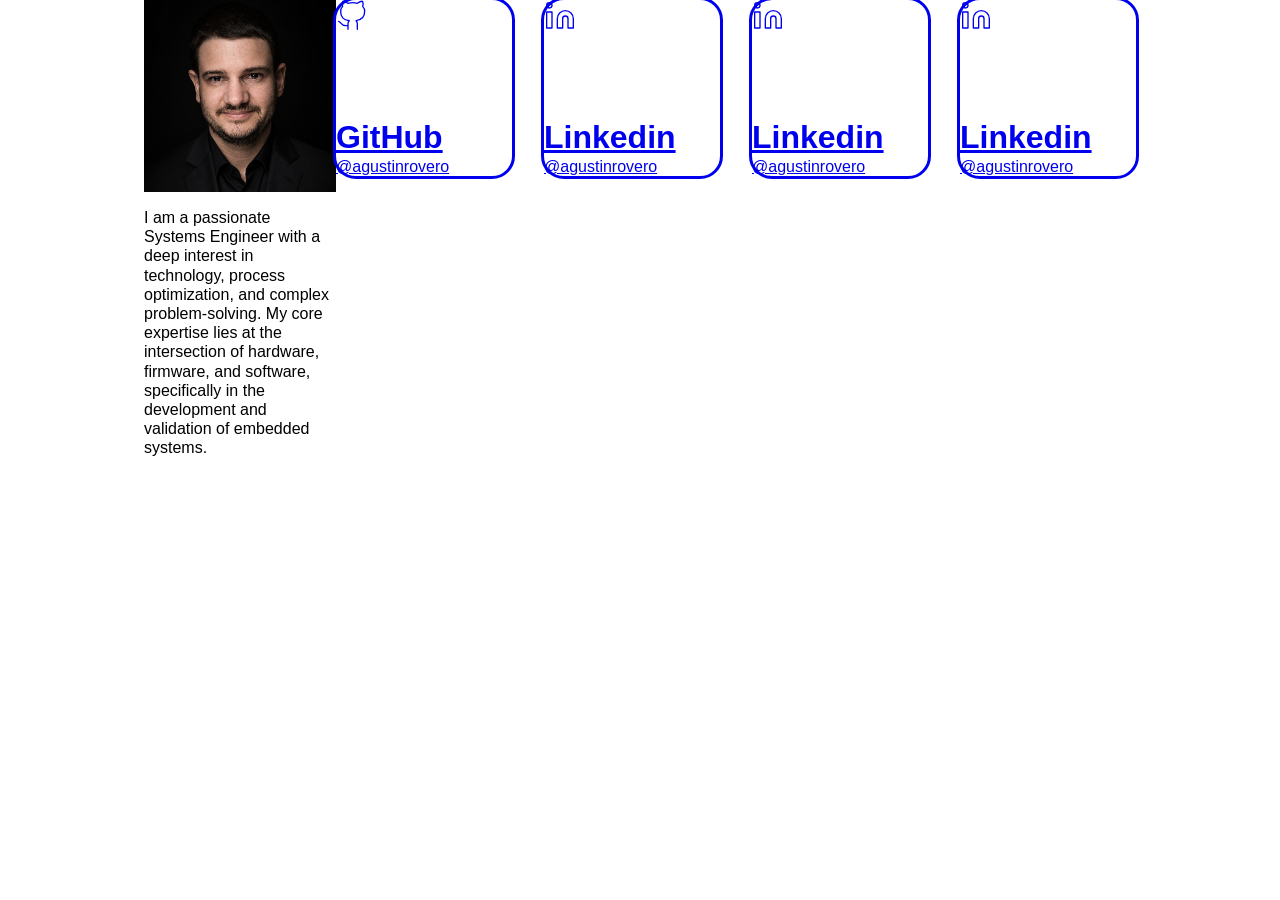
==== commit 2a7b8a0a: "Reset" ====
--- a/index.html
+++ b/index.html
@@ -2,13 +2,13 @@
 <html
   lang="en"
   data-ws-project="99c33b82-5cf0-4c70-8da6-bf86519f5bb9"
-  data-ws-last-published="2026-06-30T02:28:09.300Z"
+  data-ws-last-published="2026-06-30T14:42:53.880Z"
 >
   <head>
     <link
       rel="stylesheet"
       type="text/css"
-      href="/assets/static/app_generated_index-6937cd5a.-ZyyfiVW.css"
+      href="/assets/static/app_generated_index-6937cd5a.C6IGDH_x.css"
     />
     <meta charset="UTF-8" />
     <meta name="viewport" content="width=device-width,initial-scale=1" />
@@ -18,8 +18,8 @@
     <title>Home</title>
   </head>
   <body class="w-element">
-    <div class="w-element c1fr202e c7n4t1e c8e7gxp">
-      <div class="w-element cuqmwdo c1lbm6do">
+    <div class="w-element c1fr202e c7n4t1e c8e7gxp c19q530i cysf9ru">
+      <div class="w-element ckbcwbs cd48xv9">
         <img
           alt=""
           width="1254"
@@ -55,12 +55,42 @@
           specifically in the development and validation of embedded systems.
         </p>
       </div>
-      <div class="w-element cuqmwdo c1lbm6do">
+      <div
+        class="w-element c1fr202e cdpkx4d ci4oyj0 cbn5sqh c8e7gxp c7n4t1e c1qo7900 c1sdr86p c1pr3hnm c19q530i c122u4p7 cc2p9q0"
+      >
         <a
-          class="w-element c1fr202e c1c8sp3l c7n4t1e c8e7gxp c5fvu8o c4p2saw c8g6i52 c8tnjuc c1hxrupr c1vvgrk9 cvlrnnz cowh9s8 cc6qcwr c121xvev c12fin3h"
+          href="https://github.com/agustinrovero"
+          class="w-element c161iw4c c1g5fkae c1fr202e c1c8sp3l c7n4t1e com1wxc c5fvu8o c4p2saw c1hxrupr c1vvgrk9 cvlrnnz cowh9s8 cc6qcwr c121xvev c12fin3h c19pmt0l cpbsn9g cbdtoj3 c1yg2ahm c156bmhf cpumhfj cvpeglx cpvbgw6 c1yndx59 c1crma22 c1xhq82k c3ak08k c5o9r2j c1vostvm c1fccgea c3jbzh2 c1dd8lrf coj4ygv"
+          ><div
+            class="w-html-embed ckbcwbs c1lbm6do c1yyauys c1if4tha c1lth9o2 c1hxrupr ch8f9co c6y8zoo cafxol8 c7csk4c c19pmt0l c1dd8lrf cfim4pw cmwtq43 c19qd1a4 czi2yfa cbdtoj3 c1yg2ahm c156bmhf cpumhfj c9snenj cd8ewir"
+          >
+            <svg
+              viewBox="0 0 24 24"
+              width="100%"
+              height="100%"
+              stroke="currentColor"
+              stroke-width="1"
+              fill="none"
+              stroke-linecap="round"
+              stroke-linejoin="round"
+              class="css-i6dzq1"
+            >
+              <path
+                d="M9 19c-5 1.5-5-2.5-7-3m14 6v-3.87a3.37 3.37 0 0 0-.94-2.61c3.14-.35 6.44-1.54 6.44-7A5.44 5.44 0 0 0 20 4.77 5.07 5.07 0 0 0 19.91 1S18.73.65 16 2.48a13.38 13.38 0 0 0-7 0C6.27.65 5.09 1 5.09 1A5.07 5.07 0 0 0 5 4.77a5.44 5.44 0 0 0-1.5 3.78c0 5.42 3.3 6.61 6.44 7A3.37 3.37 0 0 0 9 18.13V22"
+              />
+            </svg>
+          </div>
+          <div
+            class="w-element c1fr202e c1c8sp3l cbhlbv7 c1coq6p6 c7satwn c1yyauys ckbcwbs c1lbm6do cqydsmb cuvsof c1v4rur0"
+          >
+            <h1 class="w-element c1dd8lrf c1pvchc5 ck42ifl">GitHub</h1>
+            <p class="w-element c1dd8lrf ck42ifl c1pvchc5">@agustinrovero</p>
+          </div></a
+        ><a
+          class="w-element c161iw4c c1g5fkae c1fr202e c1c8sp3l c7n4t1e com1wxc c5fvu8o c4p2saw c1hxrupr c1vvgrk9 cvlrnnz cowh9s8 cc6qcwr c121xvev c12fin3h c19pmt0l cky9nqa cbdtoj3 c1yg2ahm c156bmhf cpumhfj cvpeglx cpvbgw6 c1yndx59 c1crma22 c1xhq82k c3ak08k c5o9r2j c1vostvm c1fccgea c3jbzh2 c1dd8lrf coj4ygv"
           href="#"
           ><div
-            class="w-html-embed ckbcwbs c1lbm6do c1yyauys c1if4tha c1lth9o2"
+            class="w-html-embed ckbcwbs c1lbm6do c1yyauys c1if4tha c1lth9o2 c1hxrupr ch8f9co c6y8zoo cafxol8 c7csk4c c19pmt0l c1dd8lrf cfim4pw cmwtq43 c19qd1a4 czi2yfa cbdtoj3 c1yg2ahm c156bmhf cpumhfj c9snenj cd8ewir"
           >
             <svg
               xmlns="http://www.w3.org/2000/svg"
@@ -72,24 +102,26 @@
               stroke-width="1"
               stroke-linecap="round"
               stroke-linejoin="round"
-              class="lucide lucide-gitlab"
-            >
-              <path
-                d="m22 13.29-3.33-10a.42.42 0 0 0-.14-.18.38.38 0 0 0-.22-.11.39.39 0 0 0-.23.07.42.42 0 0 0-.14.18l-2.26 6.67H8.32L6.1 3.26a.42.42 0 0 0-.1-.18.38.38 0 0 0-.26-.08.39.39 0 0 0-.23.07.42.42 0 0 0-.14.18L2 13.29a.74.74 0 0 0 .27.83L12 21l9.69-6.88a.71.71 0 0 0 .31-.83Z"
-              />
-            </svg>
-          </div>
-          <div
-            class="w-element c1fr202e c1c8sp3l cbhlbv7 c1coq6p6 c7satwn c1yyauys ckbcwbs c1lbm6do cqydsmb cuvsof c1v4rur0"
-          >
-            <h1 class="w-element">Linkedin</h1>
-            <p class="w-element">@agustinrovero</p>
+              class="lucide lucide-linkedin"
+            >
+              <path
+                d="M16 8a6 6 0 0 1 6 6v7h-4v-7a2 2 0 0 0-2-2 2 2 0 0 0-2 2v7h-4v-7a6 6 0 0 1 6-6z"
+              />
+              <rect width="4" height="12" x="2" y="9" />
+              <circle cx="4" cy="4" r="2" />
+            </svg>
+          </div>
+          <div
+            class="w-element c1fr202e c1c8sp3l cbhlbv7 c1coq6p6 c7satwn c1yyauys ckbcwbs c1lbm6do cqydsmb cuvsof c1v4rur0"
+          >
+            <h1 class="w-element c1dd8lrf c1pvchc5 ck42ifl">Linkedin</h1>
+            <p class="w-element c1dd8lrf ck42ifl c1pvchc5">@agustinrovero</p>
           </div></a
         ><a
-          class="w-element c1fr202e c1c8sp3l c7n4t1e c8e7gxp c5fvu8o c4p2saw c161iw4c c1g5fkae c1hxrupr c1vvgrk9 cvlrnnz cowh9s8 cc6qcwr c121xvev c12fin3h"
+          class="w-element c161iw4c c1g5fkae c1fr202e c1c8sp3l c7n4t1e com1wxc c5fvu8o c4p2saw c1hxrupr c1vvgrk9 cvlrnnz cowh9s8 cc6qcwr c121xvev c12fin3h c19pmt0l cky9nqa cbdtoj3 c1yg2ahm c156bmhf cpumhfj cvpeglx cpvbgw6 c1yndx59 c1crma22 c1xhq82k c3ak08k c5o9r2j c1vostvm c1fccgea c3jbzh2 c1dd8lrf coj4ygv"
           href="#"
           ><div
-            class="w-html-embed ckbcwbs c1lbm6do c1yyauys c1if4tha c1lth9o2"
+            class="w-html-embed ckbcwbs c1lbm6do c1yyauys c1if4tha c1lth9o2 c1hxrupr ch8f9co c6y8zoo cafxol8 c7csk4c c19pmt0l c1dd8lrf cfim4pw cmwtq43 c19qd1a4 czi2yfa cbdtoj3 c1yg2ahm c156bmhf cpumhfj c9snenj cd8ewir"
           >
             <svg
               xmlns="http://www.w3.org/2000/svg"
@@ -101,18 +133,51 @@
               stroke-width="1"
               stroke-linecap="round"
               stroke-linejoin="round"
-              class="lucide lucide-gitlab"
-            >
-              <path
-                d="m22 13.29-3.33-10a.42.42 0 0 0-.14-.18.38.38 0 0 0-.22-.11.39.39 0 0 0-.23.07.42.42 0 0 0-.14.18l-2.26 6.67H8.32L6.1 3.26a.42.42 0 0 0-.1-.18.38.38 0 0 0-.26-.08.39.39 0 0 0-.23.07.42.42 0 0 0-.14.18L2 13.29a.74.74 0 0 0 .27.83L12 21l9.69-6.88a.71.71 0 0 0 .31-.83Z"
-              />
-            </svg>
-          </div>
-          <div
-            class="w-element c1fr202e c1c8sp3l cbhlbv7 c1coq6p6 c7satwn c1yyauys ckbcwbs c1lbm6do cqydsmb cuvsof c1v4rur0"
-          >
-            <h1 class="w-element">Linkedin</h1>
-            <p class="w-element">@agustinrovero</p>
+              class="lucide lucide-linkedin"
+            >
+              <path
+                d="M16 8a6 6 0 0 1 6 6v7h-4v-7a2 2 0 0 0-2-2 2 2 0 0 0-2 2v7h-4v-7a6 6 0 0 1 6-6z"
+              />
+              <rect width="4" height="12" x="2" y="9" />
+              <circle cx="4" cy="4" r="2" />
+            </svg>
+          </div>
+          <div
+            class="w-element c1fr202e c1c8sp3l cbhlbv7 c1coq6p6 c7satwn c1yyauys ckbcwbs c1lbm6do cqydsmb cuvsof c1v4rur0"
+          >
+            <h1 class="w-element c1dd8lrf c1pvchc5 ck42ifl">Linkedin</h1>
+            <p class="w-element c1dd8lrf ck42ifl c1pvchc5">@agustinrovero</p>
+          </div></a
+        ><a
+          class="w-element c161iw4c c1g5fkae c1fr202e c1c8sp3l c7n4t1e com1wxc c5fvu8o c4p2saw c1hxrupr c1vvgrk9 cvlrnnz cowh9s8 cc6qcwr c121xvev c12fin3h c19pmt0l cky9nqa cbdtoj3 c1yg2ahm c156bmhf cpumhfj cvpeglx cpvbgw6 c1yndx59 c1crma22 c1xhq82k c3ak08k c5o9r2j c1vostvm c1fccgea c3jbzh2 c1dd8lrf coj4ygv"
+          href="#"
+          ><div
+            class="w-html-embed ckbcwbs c1lbm6do c1yyauys c1if4tha c1lth9o2 c1hxrupr ch8f9co c6y8zoo cafxol8 c7csk4c c19pmt0l c1dd8lrf cfim4pw cmwtq43 c19qd1a4 czi2yfa cbdtoj3 c1yg2ahm c156bmhf cpumhfj c9snenj cd8ewir"
+          >
+            <svg
+              xmlns="http://www.w3.org/2000/svg"
+              width="100%"
+              height="100%"
+              viewBox="0 0 24 24"
+              fill="none"
+              stroke="currentColor"
+              stroke-width="1"
+              stroke-linecap="round"
+              stroke-linejoin="round"
+              class="lucide lucide-linkedin"
+            >
+              <path
+                d="M16 8a6 6 0 0 1 6 6v7h-4v-7a2 2 0 0 0-2-2 2 2 0 0 0-2 2v7h-4v-7a6 6 0 0 1 6-6z"
+              />
+              <rect width="4" height="12" x="2" y="9" />
+              <circle cx="4" cy="4" r="2" />
+            </svg>
+          </div>
+          <div
+            class="w-element c1fr202e c1c8sp3l cbhlbv7 c1coq6p6 c7satwn c1yyauys ckbcwbs c1lbm6do cqydsmb cuvsof c1v4rur0"
+          >
+            <h1 class="w-element c1dd8lrf c1pvchc5 ck42ifl">Linkedin</h1>
+            <p class="w-element c1dd8lrf ck42ifl c1pvchc5">@agustinrovero</p>
           </div></a
         >
       </div>
@@ -153,13 +218,13 @@
       {}
     </script>
     <script
-      src="/assets/entries/entry-server-routing.B4fWJtlp.js"
+      src="/assets/entries/entry-server-routing.v-cm111_.js"
       type="module"
       async
     ></script>
     <link
       rel="modulepreload"
-      href="/assets/entries/pages_index.YHXaqTh4.js"
+      href="/assets/entries/pages_index.Ctceziqy.js"
       as="script"
       type="text/javascript"
     />
--- a/assets/static/app_generated_index-6937cd5a.C6IGDH_x.css
+++ b/assets/static/app_generated_index-6937cd5a.C6IGDH_x.css
@@ -0,0 +1 @@
+@layer presets{:root{display:grid;min-height:100%;grid-template-rows:auto;grid-template-columns:1fr;font-family:Arial,Roboto,sans-serif;font-size:16px;line-height:1.2;white-space:pre-wrap;white-space-collapse:preserve}a.w-element{box-sizing:border-box}body.w-element{box-sizing:border-box;-webkit-font-smoothing:antialiased;-moz-osx-font-smoothing:grayscale;margin:0}div.w-element,h1.w-element,p.w-element{box-sizing:border-box}img.w-image{box-sizing:border-box;max-width:100%;display:block;height:auto}div.w-html-embed{display:contents;white-space:normal;white-space-collapse:collapse}}@media all{.c1fr202e{display:flex}.c8e7gxp{justify-content:center}.c1a1luix{align-items:center}.c1b89o3d{background-color:#fff}.c1vf8602{position:relative}.cbftnfx{text-align:center}.cpvcdoy{font-weight:900}.co7v14s{font-size:8rem}.c10ymlhh{line-height:1}.c1dnsomm{letter-spacing:-.05em}.cx3als6{position:absolute}.c9cwtpa{top:0}.ceudufi{right:-.125rem}.c1dxl1rr{bottom:0}.c16lgrwa{left:.125rem}.c1o6g65i{opacity:.3}.c1vti15b{right:.125rem}.c1iyrdns{left:-.125rem}.cftvdhs{top:50%}.c16zh29m{left:0}.c1xk0118{width:100%}.cgn1pdx{height:.375rem}.c8rj3t8{margin-top:1.5rem}.c1ld8buw{font-weight:700}.c12pztbo{font-size:1.5rem}.c1v4ssgq{line-height:2rem}.c1ldzdqb{letter-spacing:.05em}.c1if4tha{display:inline-flex}.c1t3tez9{row-gap:6px}.c1701wml{column-gap:6px}.c1czxara{position:fixed}.c10m68uw{z-index:1000}.cu7aemd{padding-top:6px}.ced0jph{padding-right:10px}.c1sq75vg{padding-bottom:6px}.cn694cd{padding-left:10px}.c1g7e88u{right:16px}.c1d7l9iv{bottom:16px}.cx5fjw7{color:#fbfcfd}.c2sp6hg{font-family:system-ui,sans-serif}.c35nsbu{font-size:12px}.c1rdfb23{font-weight:500}.ckll3n6{border-top-left-radius:9px}.c8350bv{border-top-right-radius:9px}.c1gdku8m{border-bottom-right-radius:9px}.c1oiimgu{border-bottom-left-radius:9px}.c149yrgk{text-decoration-line:none}.c1nunqml{-webkit-background-clip:padding-box,border-box;background-clip:padding-box,border-box}.cg3nvkd{background-origin:padding-box,border-box}.chlsasp{background-image:linear-gradient(135deg,#4a4efa,#bd2fdb 66%,#ec59ce),linear-gradient(135deg,#92fddc,#7d7ffb 31.94%,#ed72fe 64.24%,#fdd791)}.c1gdfpsq{border:1px solid transparent}.clhzm6q{white-space:nowrap}.c1i85bno{display:block}.c18fihsf{width:16px}.c18mqoy5{height:16px}.c1lbm6do{flex-shrink:0}.c7n4t1e{align-items:start}.ckbcwbs{flex-grow:0}.cd48xv9{flex-shrink:1}.c14lxerp{width:12rem}.c1hxrupr{font-family:Arial,Roboto,sans-serif}.c5fvu8o{flex-wrap:nowrap}.c11r4yrp{justify-content:start}.cdpkx4d{flex-wrap:wrap}.ci4oyj0{column-gap:2rem}.cbn5sqh{row-gap:2rem}.c1qo7900{flex-direction:row}.c1sdr86p{align-content:space-around}.c1pr3hnm{flex-basis:auto}.c161iw4c{width:11rem}.c1g5fkae{height:11rem}.c1c8sp3l{flex-direction:column}.com1wxc{justify-content:space-between}.c4p2saw{align-content:start}.c1vvgrk9{background-color:#ff008700}.cvlrnnz{border-top-left-radius:20px}.cowh9s8{border-top-right-radius:20px}.cc6qcwr{border-bottom-left-radius:20px}.c121xvev{border-bottom-right-radius:20px}.c12fin3h{outline-style:solid}.c1yyauys{align-self:auto}.c1lth9o2{width:2em}.cbhlbv7{column-gap:0px}.c1coq6p6{row-gap:0px}.c7satwn{margin-left:0}.cqydsmb{order:0}.cuvsof{padding-left:0}.c1v4rur0{justify-content:end}.c1pvchc5{margin-top:0}.ck42ifl{margin-bottom:0}}@media all and (max-width: 991px){.c19q530i{column-gap:1rem}.cysf9ru{row-gap:0rem}.c122u4p7{row-gap:1rem}.cc2p9q0{width:35rem}.c19pmt0l{color:#fff}.cky9nqa{background-color:#0a66c2}.cbdtoj3{border-top-style:none}.c1yg2ahm{border-right-style:none}.c156bmhf{border-left-style:none}.cpumhfj{border-bottom-style:none}.cvpeglx{outline-style:solid}.cpvbgw6{outline-width:1px}.c1yndx59{width:11rem}.c1crma22{height:10rem}.c1xhq82k{align-items:stretch}.c3ak08k{justify-content:space-between}.c5o9r2j{flex-direction:column}.c1vostvm{flex-wrap:nowrap}.c1fccgea{align-content:start}.c3jbzh2{display:flex}.c1dd8lrf{font-family:Arial,Roboto,sans-serif}.coj4ygv{padding:1rem}.ch8f9co{align-items:center}.c6y8zoo{justify-content:start}.cafxol8{display:inline-flex}.c7csk4c{outline-style:none}.cfim4pw{align-self:auto}.cmwtq43{flex-grow:0}.c19qd1a4{flex-shrink:0}.czi2yfa{width:3em}.c9snenj{line-height:1.2}.cd8ewir{font-weight:400}.cpbsn9g{background-color:#000}}
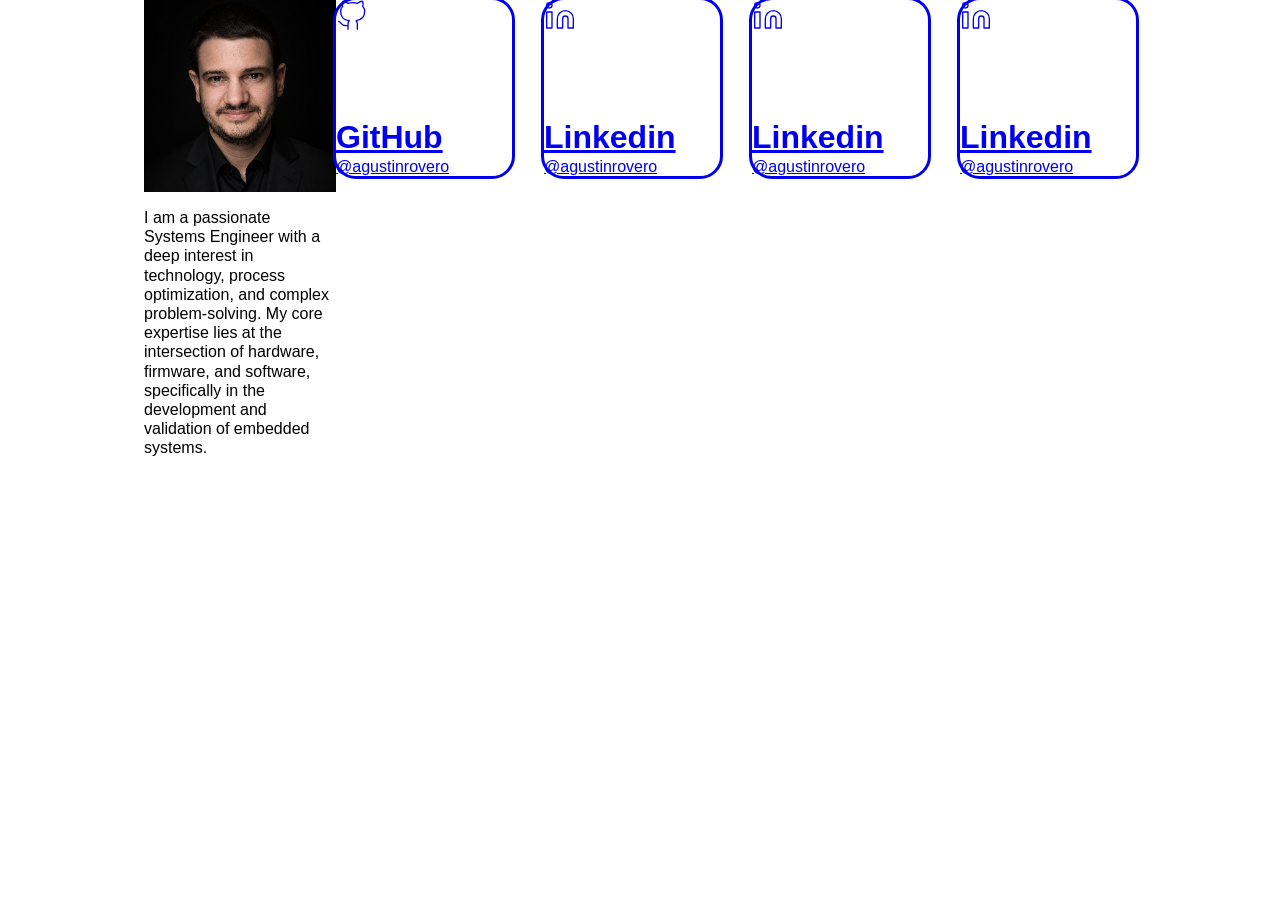
==== commit ca982e00: "Removed backslash." ====
--- a/index.html
+++ b/index.html
@@ -8,7 +8,7 @@
     <link
       rel="stylesheet"
       type="text/css"
-      href="/assets/static/app_generated_index-6937cd5a.C6IGDH_x.css"
+      href="assets/static/app_generated_index-6937cd5a.C6IGDH_x.css"
     />
     <meta charset="UTF-8" />
     <meta name="viewport" content="width=device-width,initial-scale=1" />
@@ -24,26 +24,26 @@
           alt=""
           width="1254"
           height="1254"
-          src="/assets/Photo2_TFf_CVoG3MOStwzM7fqDg.png"
+          src="assets/Photo2_TFf_CVoG3MOStwzM7fqDg.png"
           class="w-image c14lxerp"
           sizes="100vw"
           srcset="
-            /assets/Photo2_TFf_CVoG3MOStwzM7fqDg.png   16w,
-            /assets/Photo2_TFf_CVoG3MOStwzM7fqDg.png   32w,
-            /assets/Photo2_TFf_CVoG3MOStwzM7fqDg.png   48w,
-            /assets/Photo2_TFf_CVoG3MOStwzM7fqDg.png   64w,
-            /assets/Photo2_TFf_CVoG3MOStwzM7fqDg.png   96w,
-            /assets/Photo2_TFf_CVoG3MOStwzM7fqDg.png  128w,
-            /assets/Photo2_TFf_CVoG3MOStwzM7fqDg.png  256w,
-            /assets/Photo2_TFf_CVoG3MOStwzM7fqDg.png  384w,
-            /assets/Photo2_TFf_CVoG3MOStwzM7fqDg.png  640w,
-            /assets/Photo2_TFf_CVoG3MOStwzM7fqDg.png  750w,
-            /assets/Photo2_TFf_CVoG3MOStwzM7fqDg.png  828w,
-            /assets/Photo2_TFf_CVoG3MOStwzM7fqDg.png 1080w,
-            /assets/Photo2_TFf_CVoG3MOStwzM7fqDg.png 1200w,
-            /assets/Photo2_TFf_CVoG3MOStwzM7fqDg.png 1920w,
-            /assets/Photo2_TFf_CVoG3MOStwzM7fqDg.png 2048w,
-            /assets/Photo2_TFf_CVoG3MOStwzM7fqDg.png 3840w
+            assets/Photo2_TFf_CVoG3MOStwzM7fqDg.png   16w,
+            assets/Photo2_TFf_CVoG3MOStwzM7fqDg.png   32w,
+            assets/Photo2_TFf_CVoG3MOStwzM7fqDg.png   48w,
+            assets/Photo2_TFf_CVoG3MOStwzM7fqDg.png   64w,
+            assets/Photo2_TFf_CVoG3MOStwzM7fqDg.png   96w,
+            assets/Photo2_TFf_CVoG3MOStwzM7fqDg.png  128w,
+            assets/Photo2_TFf_CVoG3MOStwzM7fqDg.png  256w,
+            assets/Photo2_TFf_CVoG3MOStwzM7fqDg.png  384w,
+            assets/Photo2_TFf_CVoG3MOStwzM7fqDg.png  640w,
+            assets/Photo2_TFf_CVoG3MOStwzM7fqDg.png  750w,
+            assets/Photo2_TFf_CVoG3MOStwzM7fqDg.png  828w,
+            assets/Photo2_TFf_CVoG3MOStwzM7fqDg.png 1080w,
+            assets/Photo2_TFf_CVoG3MOStwzM7fqDg.png 1200w,
+            assets/Photo2_TFf_CVoG3MOStwzM7fqDg.png 1920w,
+            assets/Photo2_TFf_CVoG3MOStwzM7fqDg.png 2048w,
+            assets/Photo2_TFf_CVoG3MOStwzM7fqDg.png 3840w
           "
           decoding="async"
           loading="lazy"
@@ -218,13 +218,13 @@
       {}
     </script>
     <script
-      src="/assets/entries/entry-server-routing.v-cm111_.js"
+      src="assets/entries/entry-server-routing.v-cm111_.js"
       type="module"
       async
     ></script>
     <link
       rel="modulepreload"
-      href="/assets/entries/pages_index.Ctceziqy.js"
+      href="assets/entries/pages_index.Ctceziqy.js"
       as="script"
       type="text/javascript"
     />
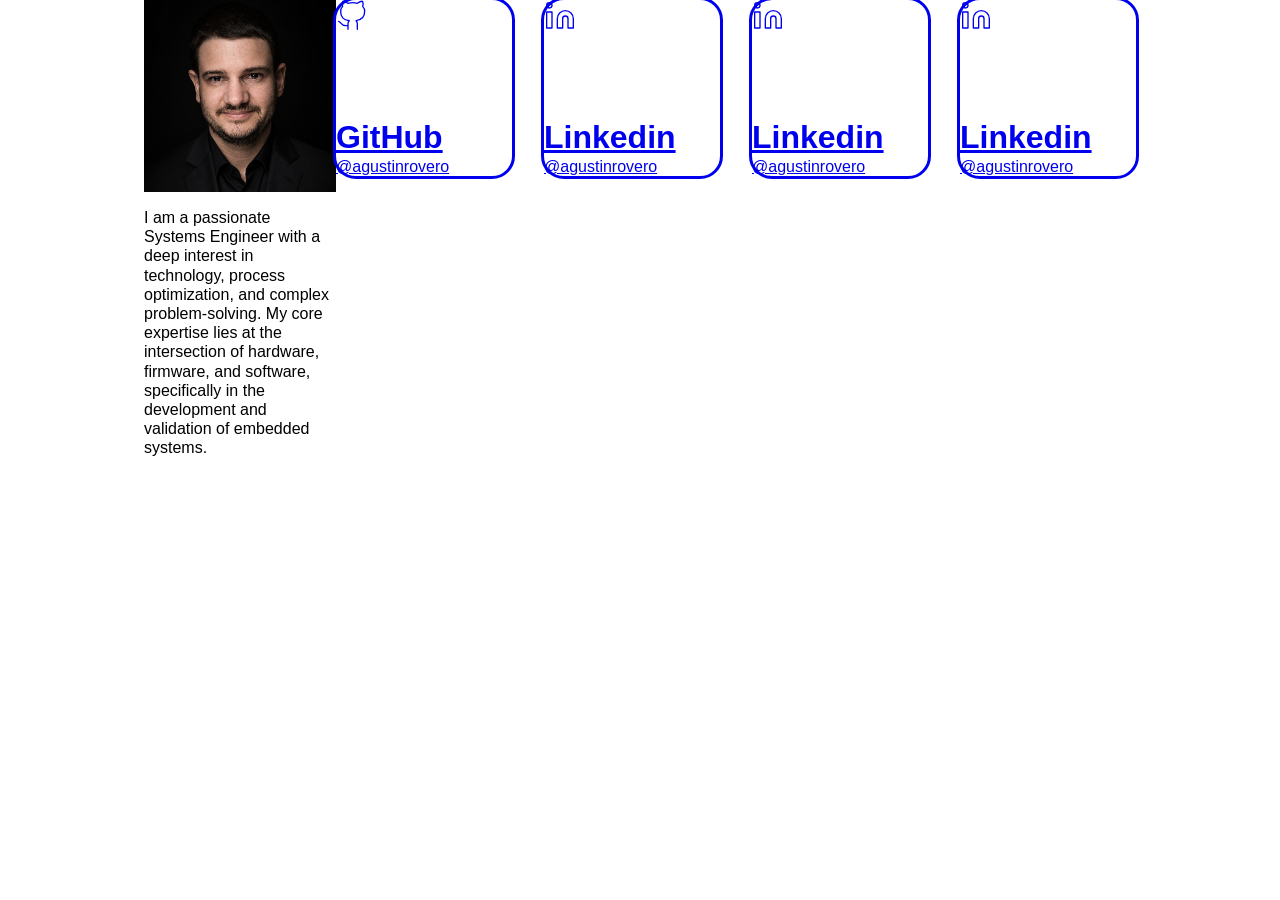
==== commit ef16a882: "Added "./"." ====
--- a/index.html
+++ b/index.html
@@ -8,7 +8,7 @@
     <link
       rel="stylesheet"
       type="text/css"
-      href="assets/static/app_generated_index-6937cd5a.C6IGDH_x.css"
+      href="./assets/static/app_generated_index-6937cd5a.C6IGDH_x.css"
     />
     <meta charset="UTF-8" />
     <meta name="viewport" content="width=device-width,initial-scale=1" />
@@ -24,26 +24,26 @@
           alt=""
           width="1254"
           height="1254"
-          src="assets/Photo2_TFf_CVoG3MOStwzM7fqDg.png"
+          src="./assets/Photo2_TFf_CVoG3MOStwzM7fqDg.png"
           class="w-image c14lxerp"
           sizes="100vw"
           srcset="
-            assets/Photo2_TFf_CVoG3MOStwzM7fqDg.png   16w,
-            assets/Photo2_TFf_CVoG3MOStwzM7fqDg.png   32w,
-            assets/Photo2_TFf_CVoG3MOStwzM7fqDg.png   48w,
-            assets/Photo2_TFf_CVoG3MOStwzM7fqDg.png   64w,
-            assets/Photo2_TFf_CVoG3MOStwzM7fqDg.png   96w,
-            assets/Photo2_TFf_CVoG3MOStwzM7fqDg.png  128w,
-            assets/Photo2_TFf_CVoG3MOStwzM7fqDg.png  256w,
-            assets/Photo2_TFf_CVoG3MOStwzM7fqDg.png  384w,
-            assets/Photo2_TFf_CVoG3MOStwzM7fqDg.png  640w,
-            assets/Photo2_TFf_CVoG3MOStwzM7fqDg.png  750w,
-            assets/Photo2_TFf_CVoG3MOStwzM7fqDg.png  828w,
-            assets/Photo2_TFf_CVoG3MOStwzM7fqDg.png 1080w,
-            assets/Photo2_TFf_CVoG3MOStwzM7fqDg.png 1200w,
-            assets/Photo2_TFf_CVoG3MOStwzM7fqDg.png 1920w,
-            assets/Photo2_TFf_CVoG3MOStwzM7fqDg.png 2048w,
-            assets/Photo2_TFf_CVoG3MOStwzM7fqDg.png 3840w
+            ./assets/Photo2_TFf_CVoG3MOStwzM7fqDg.png   16w,
+            ./assets/Photo2_TFf_CVoG3MOStwzM7fqDg.png   32w,
+            ./assets/Photo2_TFf_CVoG3MOStwzM7fqDg.png   48w,
+            ./assets/Photo2_TFf_CVoG3MOStwzM7fqDg.png   64w,
+            ./assets/Photo2_TFf_CVoG3MOStwzM7fqDg.png   96w,
+            ./assets/Photo2_TFf_CVoG3MOStwzM7fqDg.png  128w,
+            ./assets/Photo2_TFf_CVoG3MOStwzM7fqDg.png  256w,
+            ./assets/Photo2_TFf_CVoG3MOStwzM7fqDg.png  384w,
+            ./assets/Photo2_TFf_CVoG3MOStwzM7fqDg.png  640w,
+            ./assets/Photo2_TFf_CVoG3MOStwzM7fqDg.png  750w,
+            ./assets/Photo2_TFf_CVoG3MOStwzM7fqDg.png  828w,
+            ./assets/Photo2_TFf_CVoG3MOStwzM7fqDg.png 1080w,
+            ./assets/Photo2_TFf_CVoG3MOStwzM7fqDg.png 1200w,
+            ./assets/Photo2_TFf_CVoG3MOStwzM7fqDg.png 1920w,
+            ./assets/Photo2_TFf_CVoG3MOStwzM7fqDg.png 2048w,
+            ./assets/Photo2_TFf_CVoG3MOStwzM7fqDg.png 3840w
           "
           decoding="async"
           loading="lazy"
@@ -218,13 +218,13 @@
       {}
     </script>
     <script
-      src="assets/entries/entry-server-routing.v-cm111_.js"
+      src="./assets/entries/entry-server-routing.v-cm111_.js"
       type="module"
       async
     ></script>
     <link
       rel="modulepreload"
-      href="assets/entries/pages_index.Ctceziqy.js"
+      href="./assets/entries/pages_index.Ctceziqy.js"
       as="script"
       type="text/javascript"
     />
